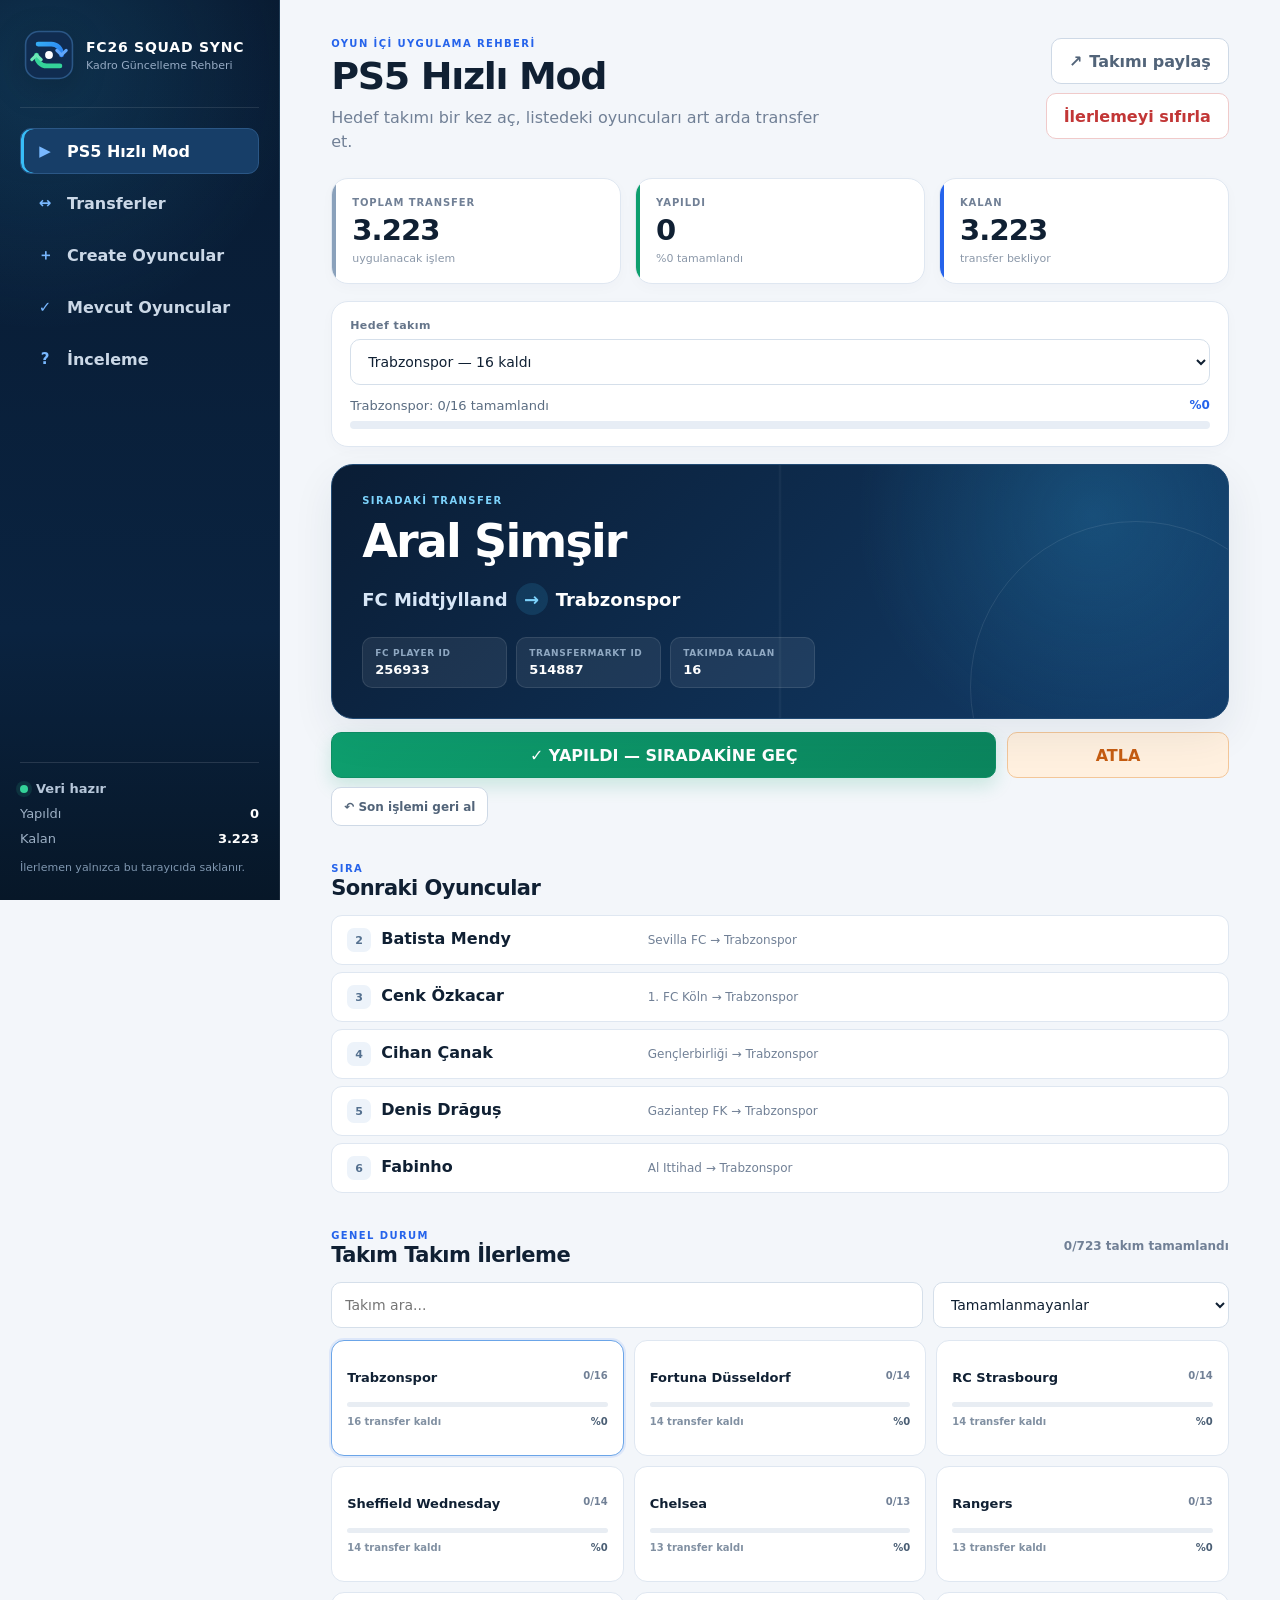
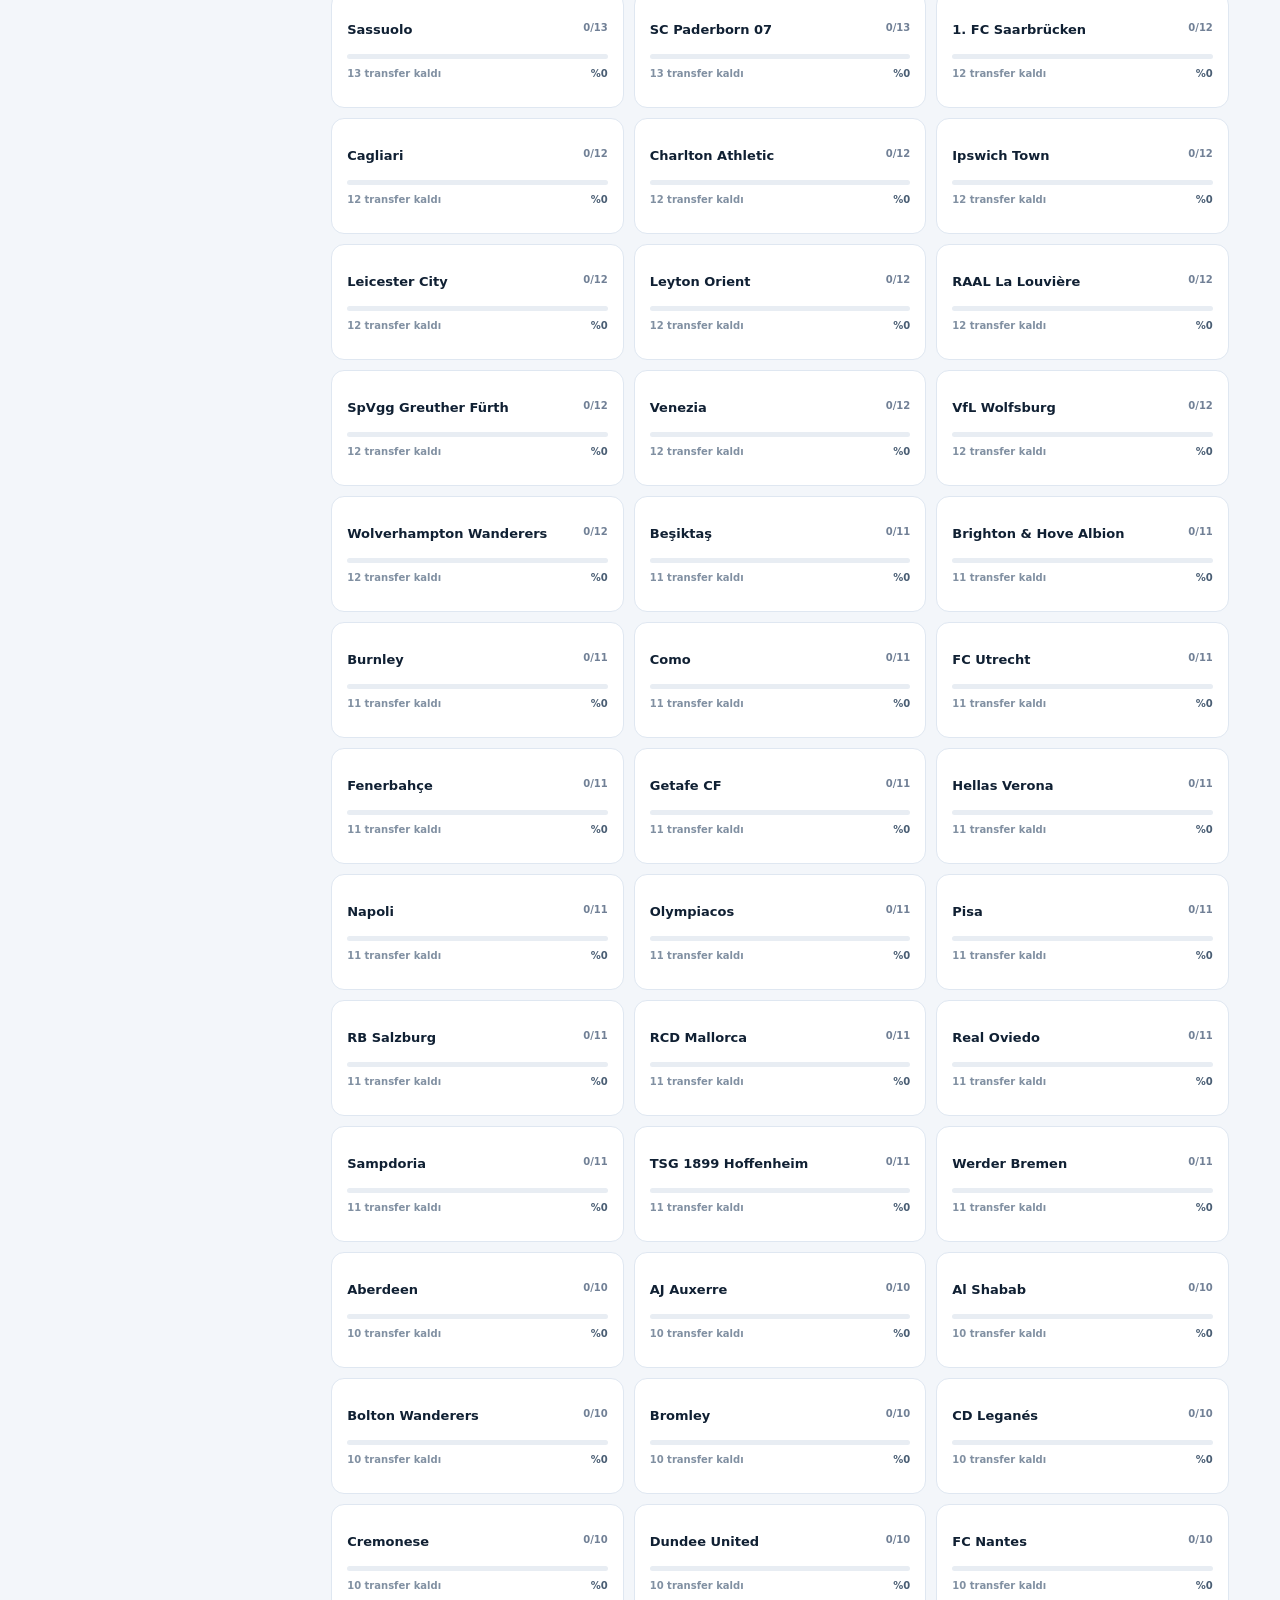
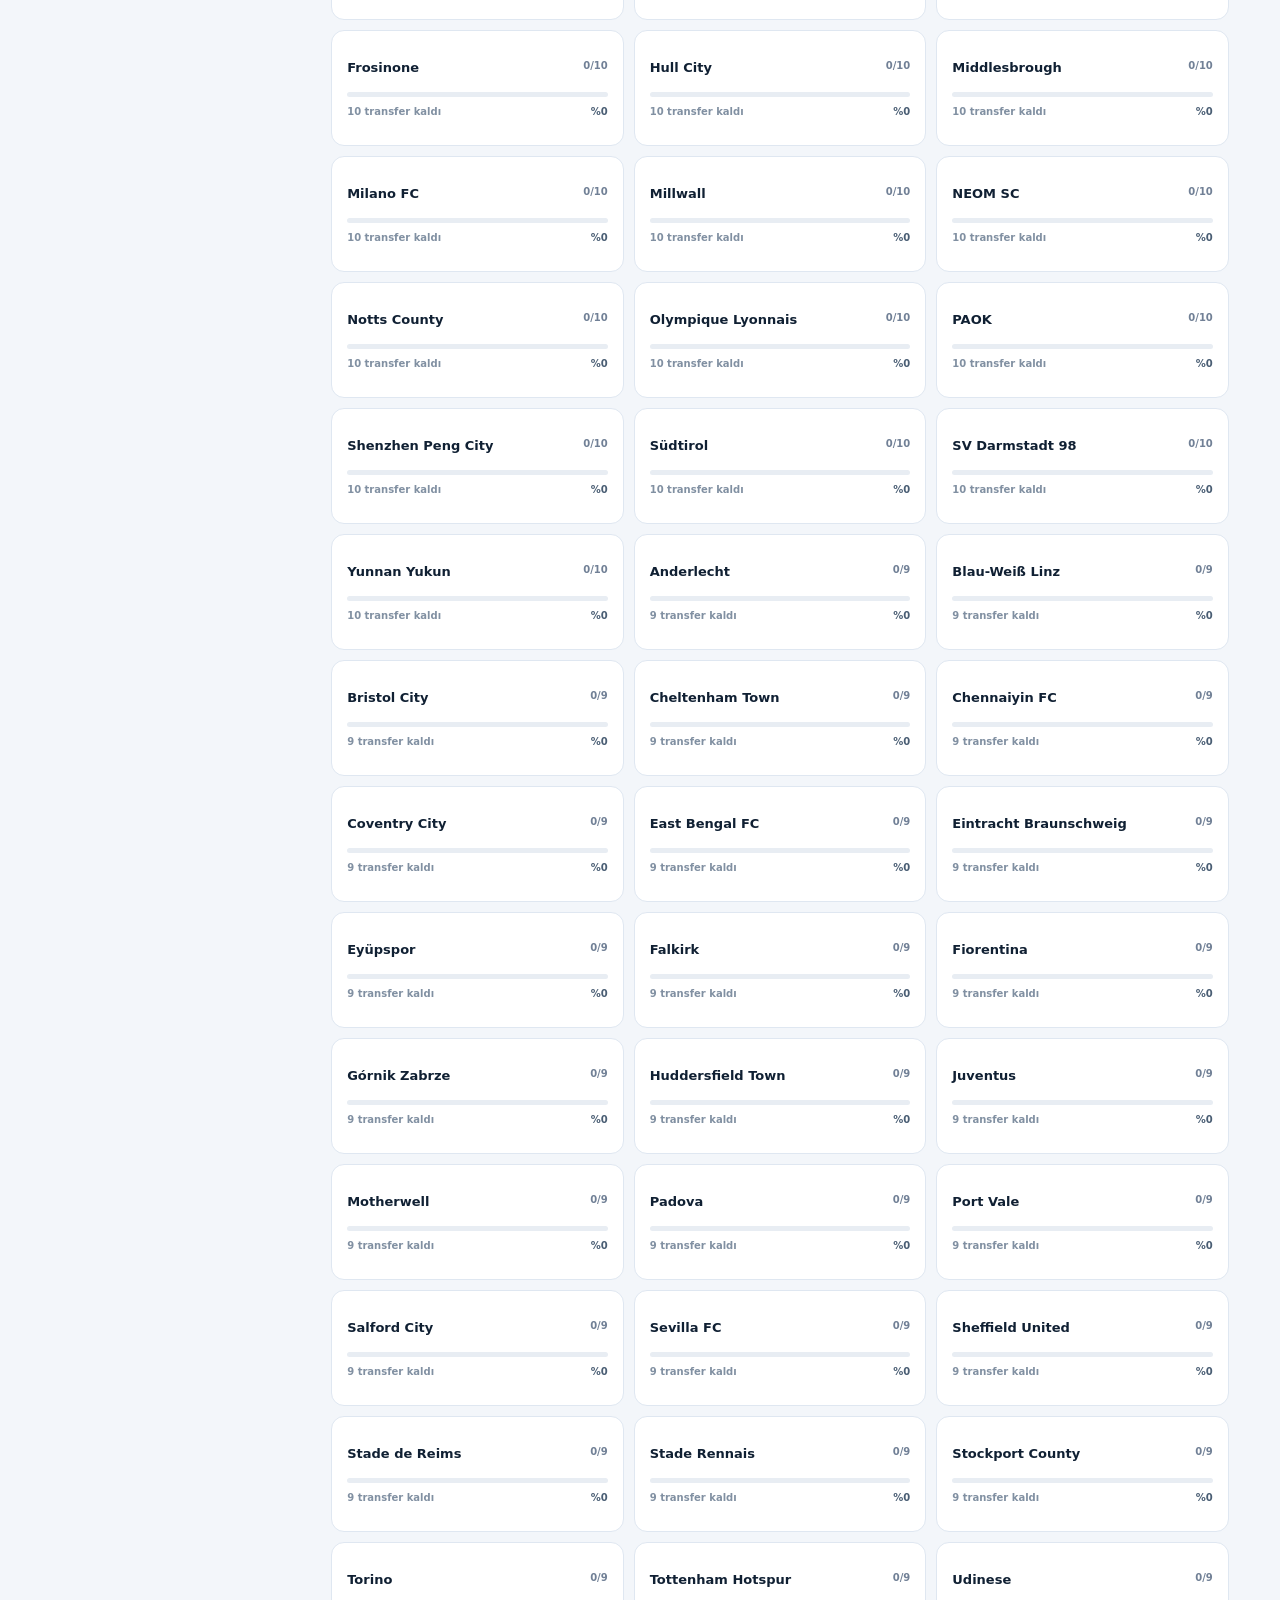
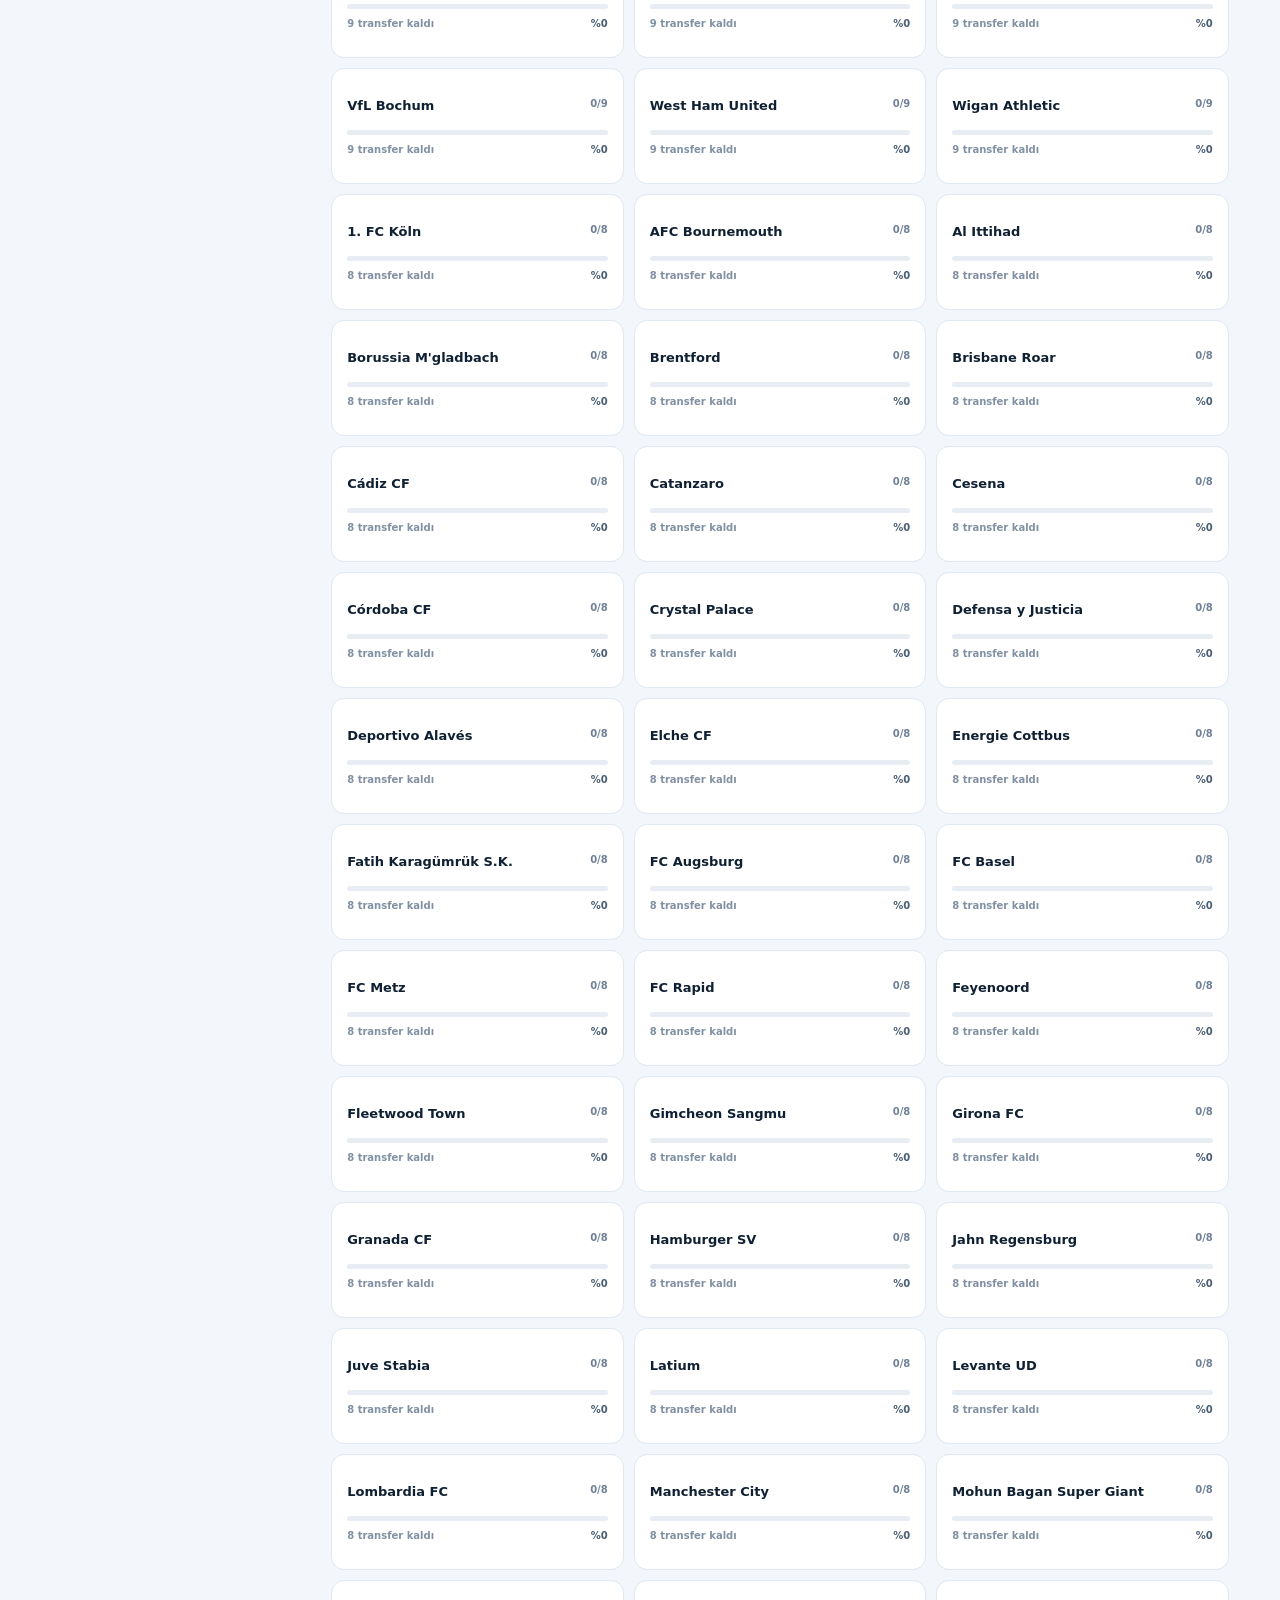
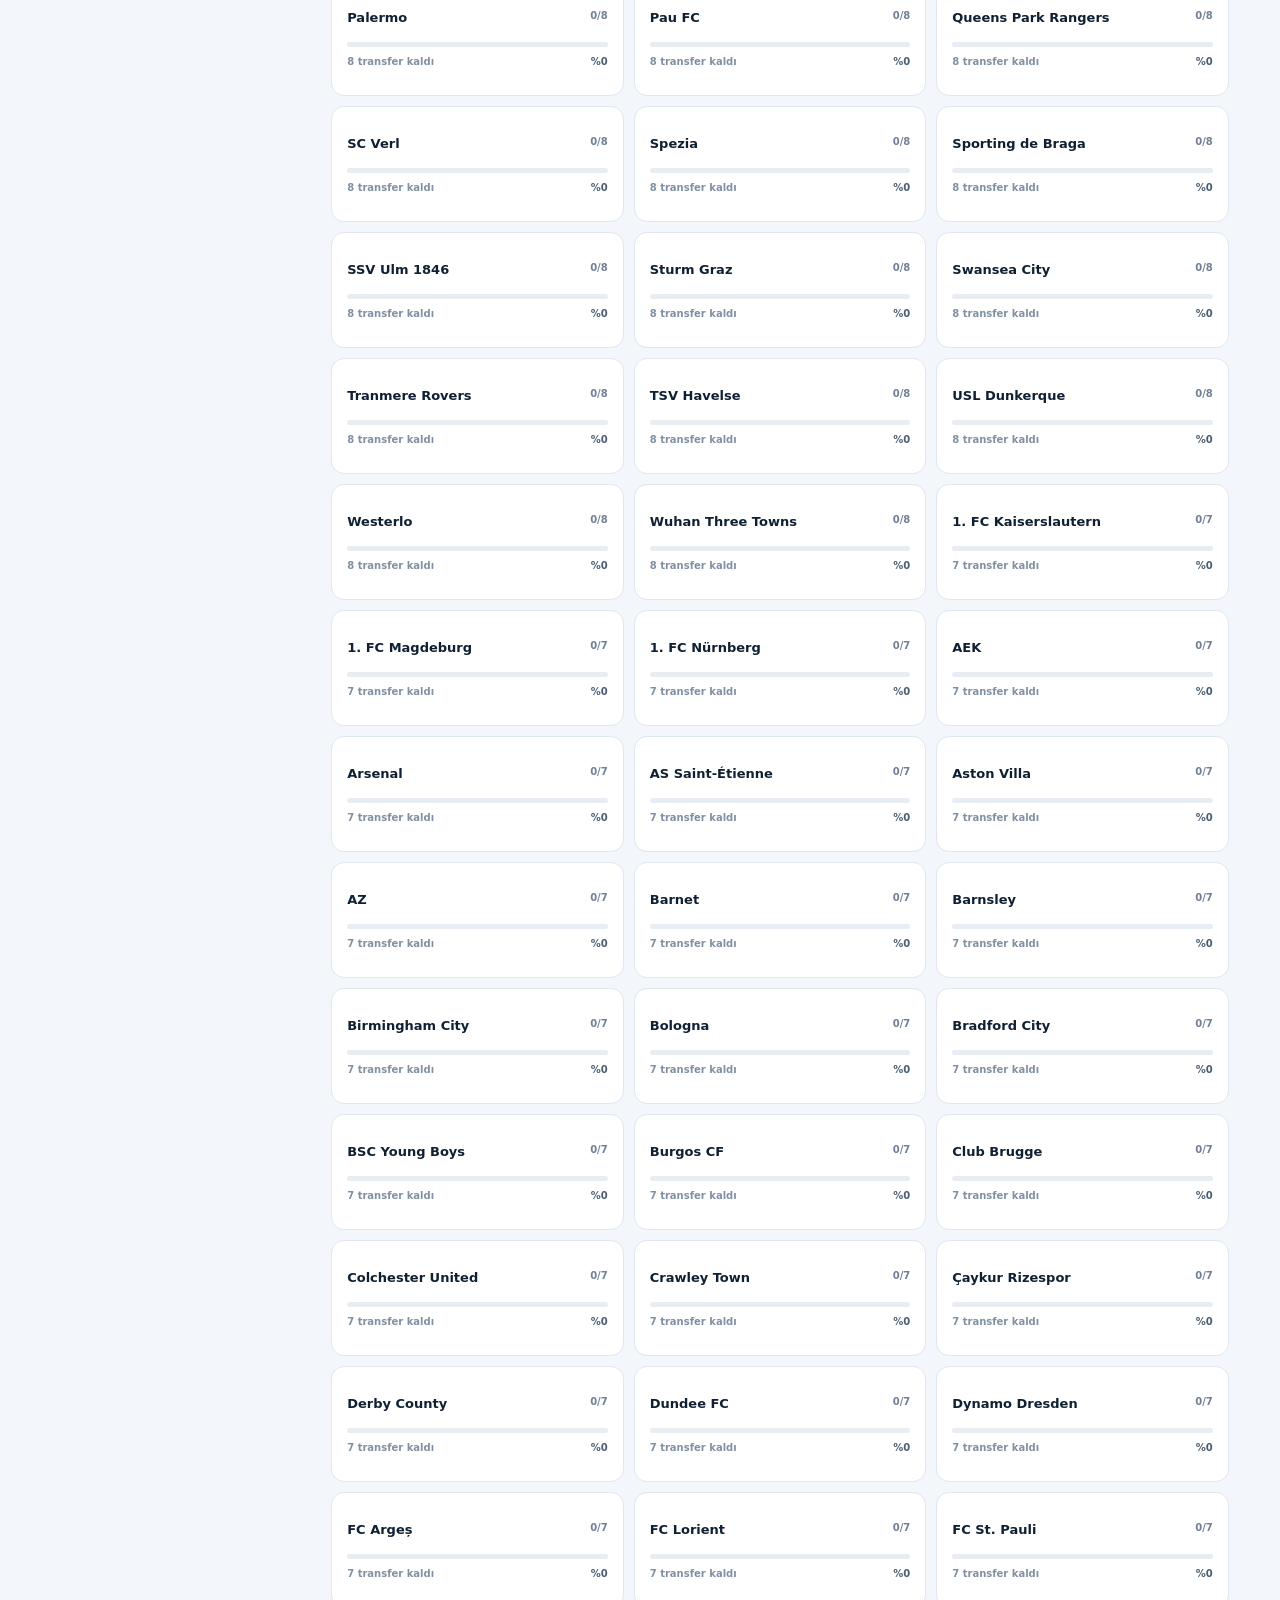
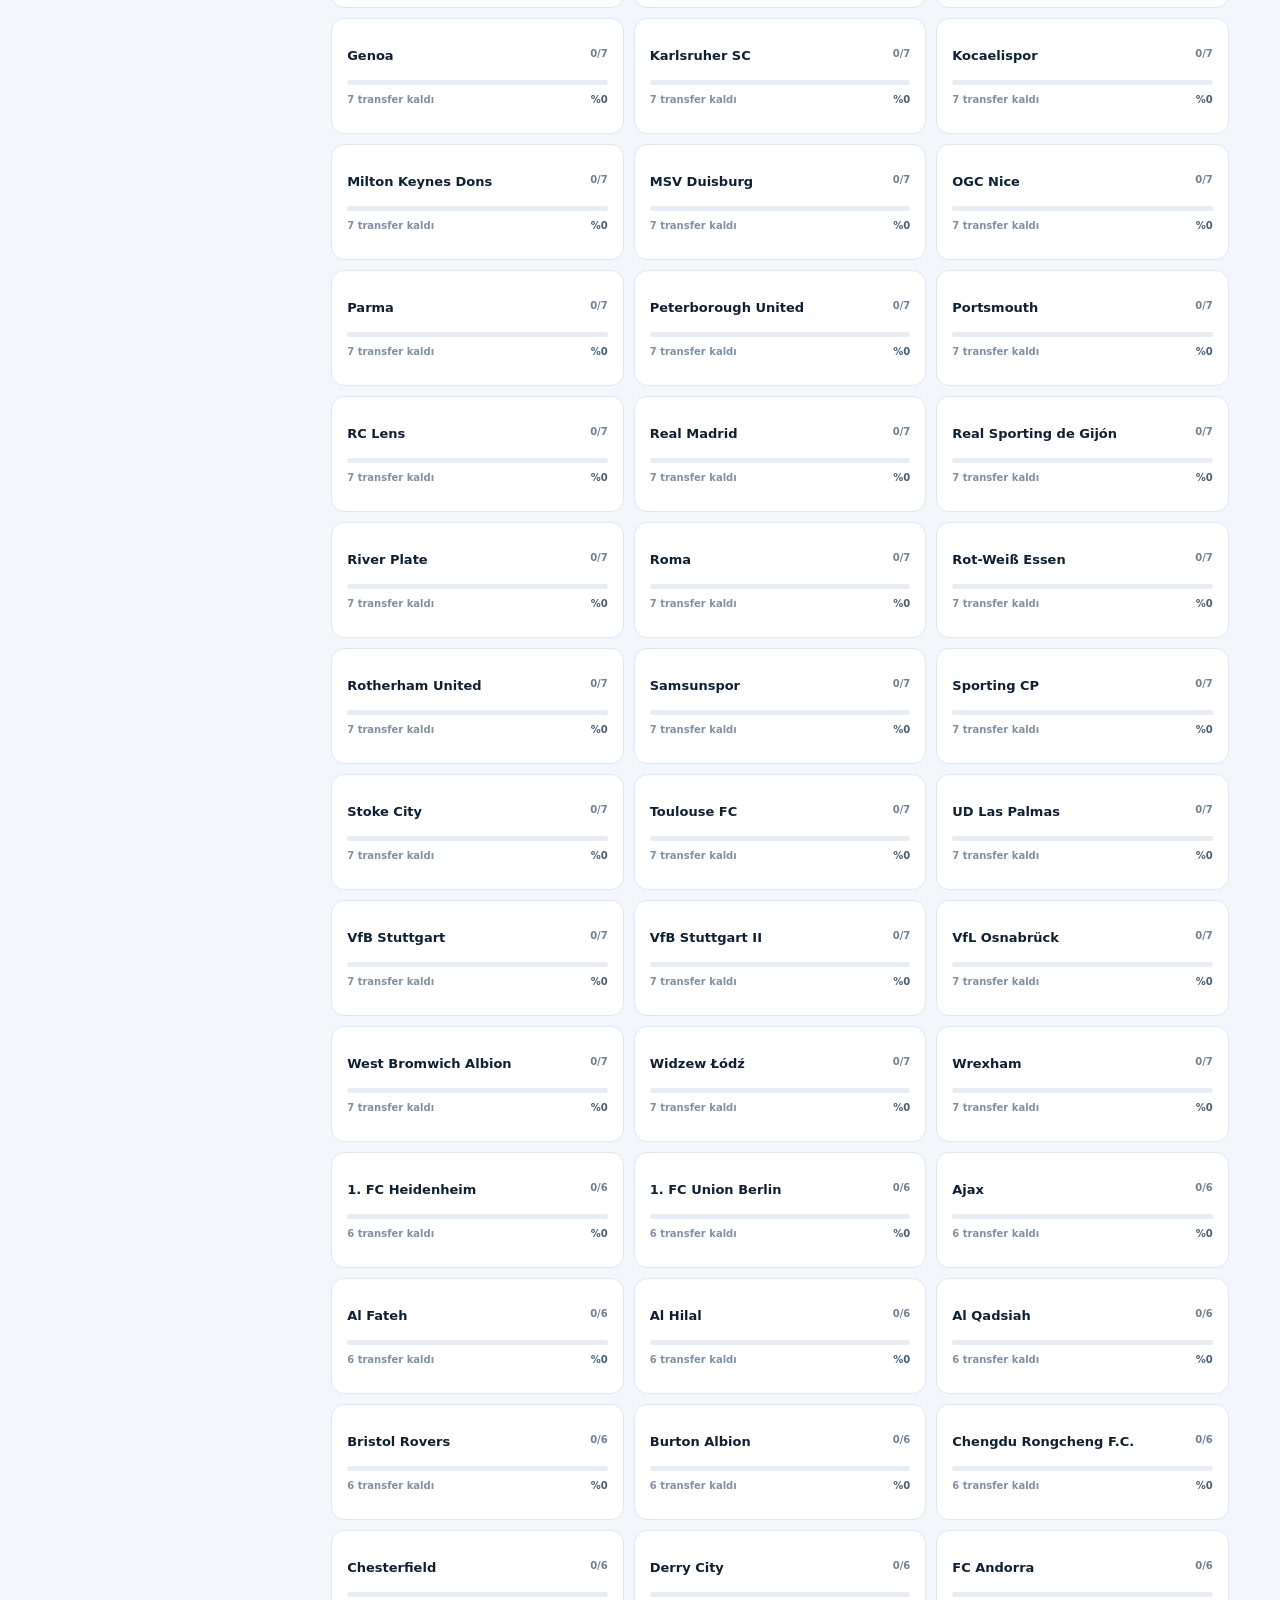
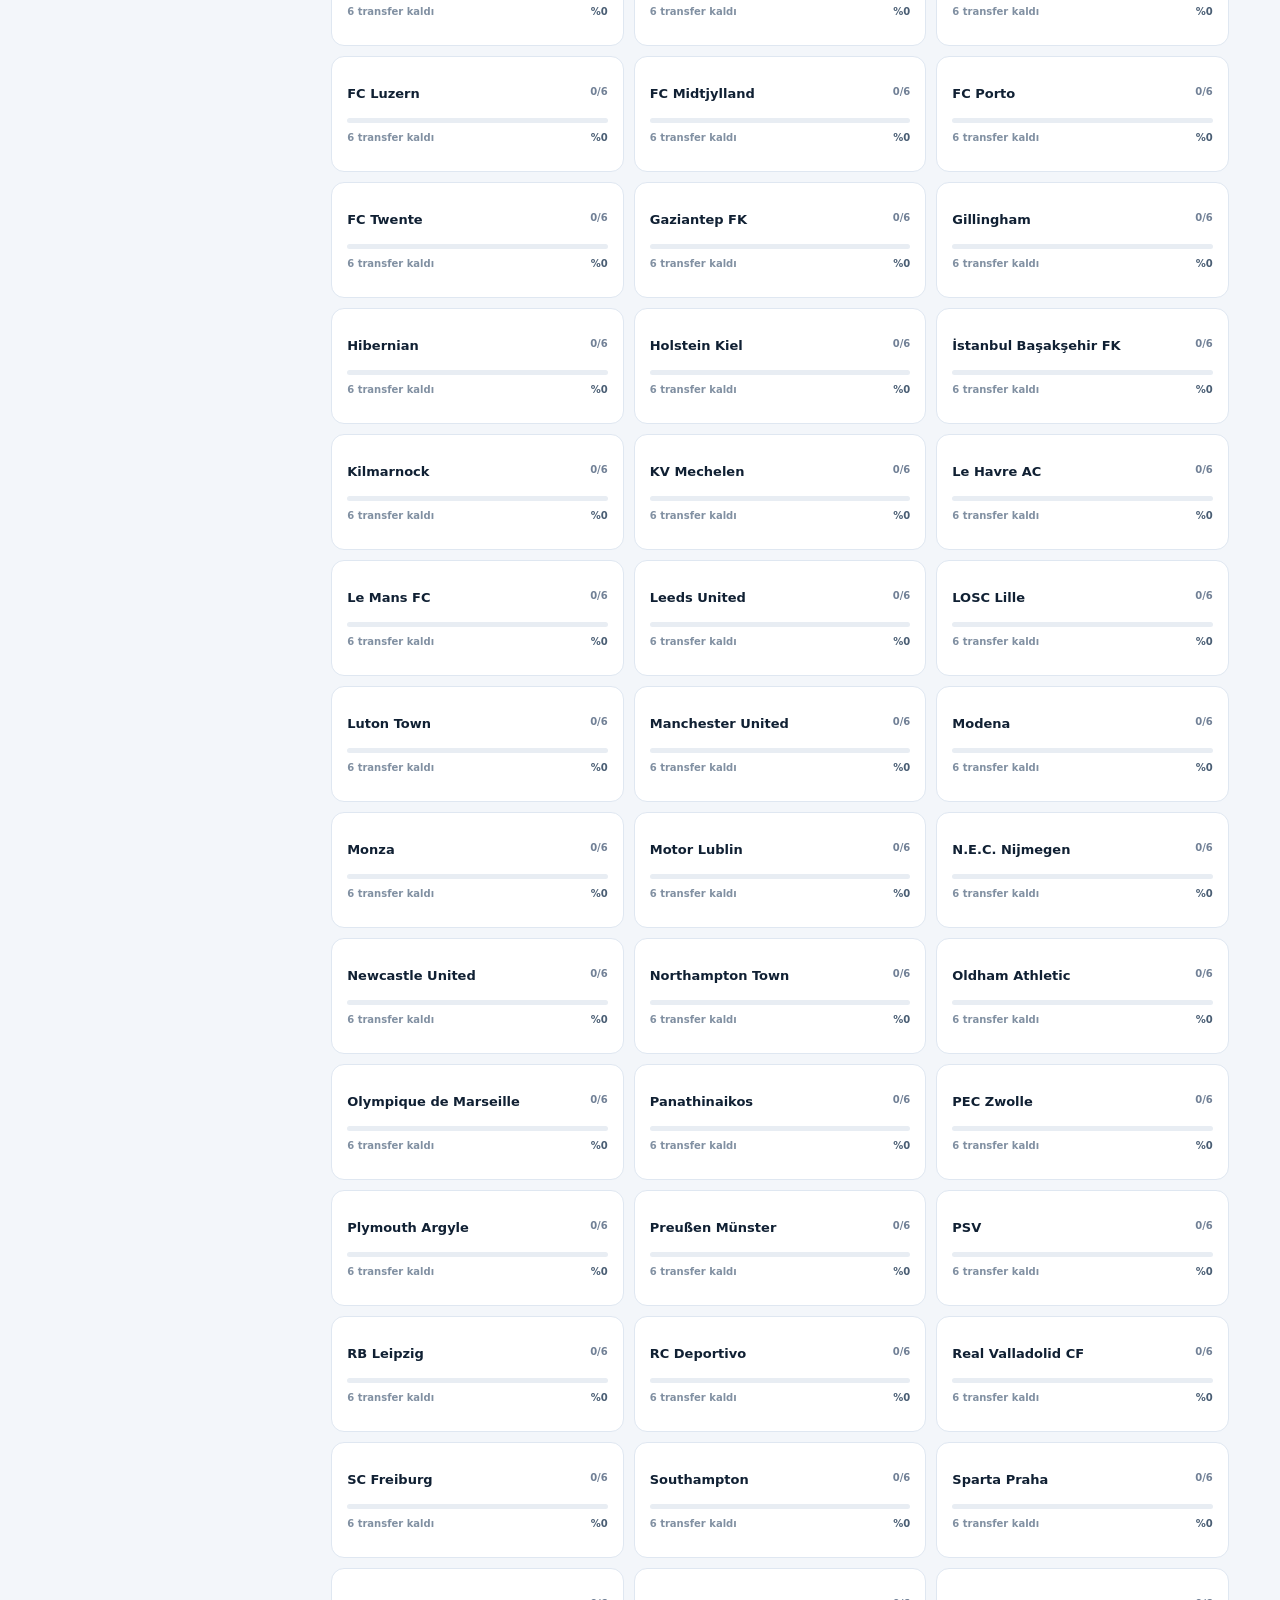
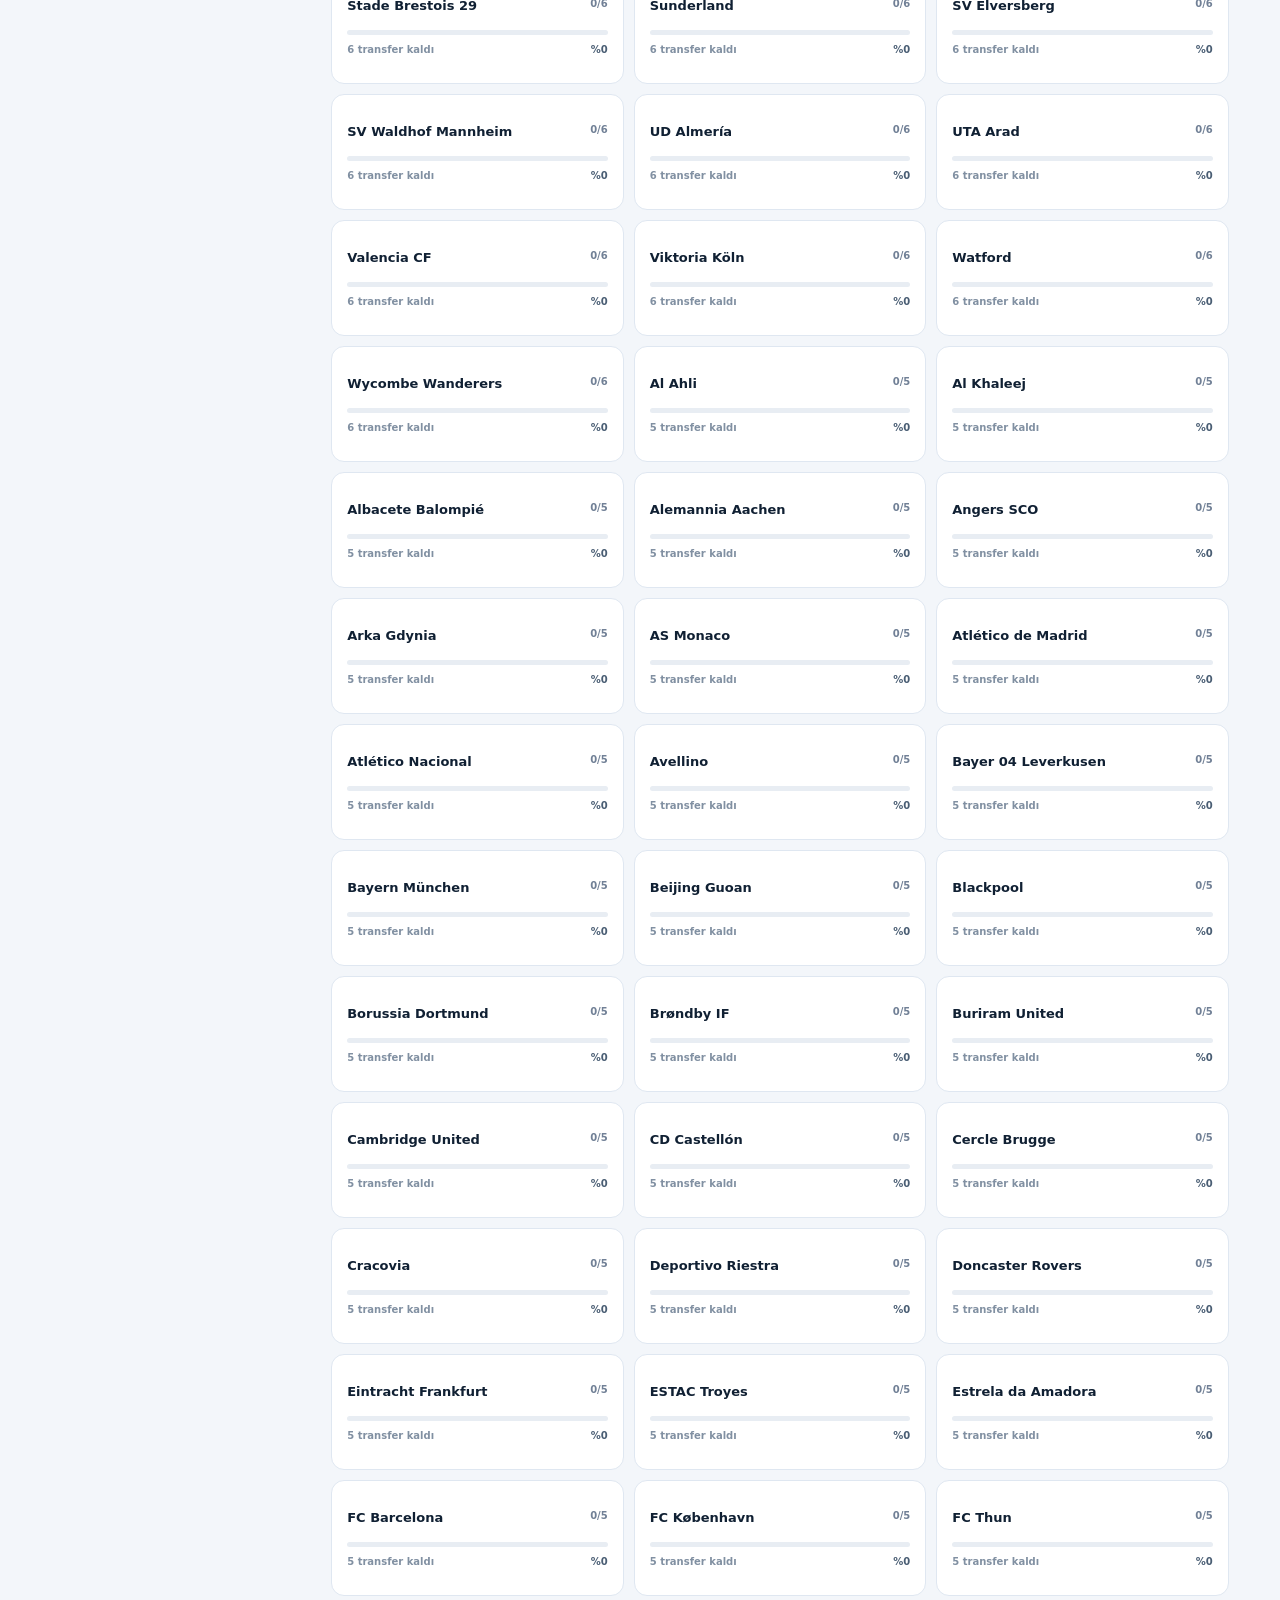
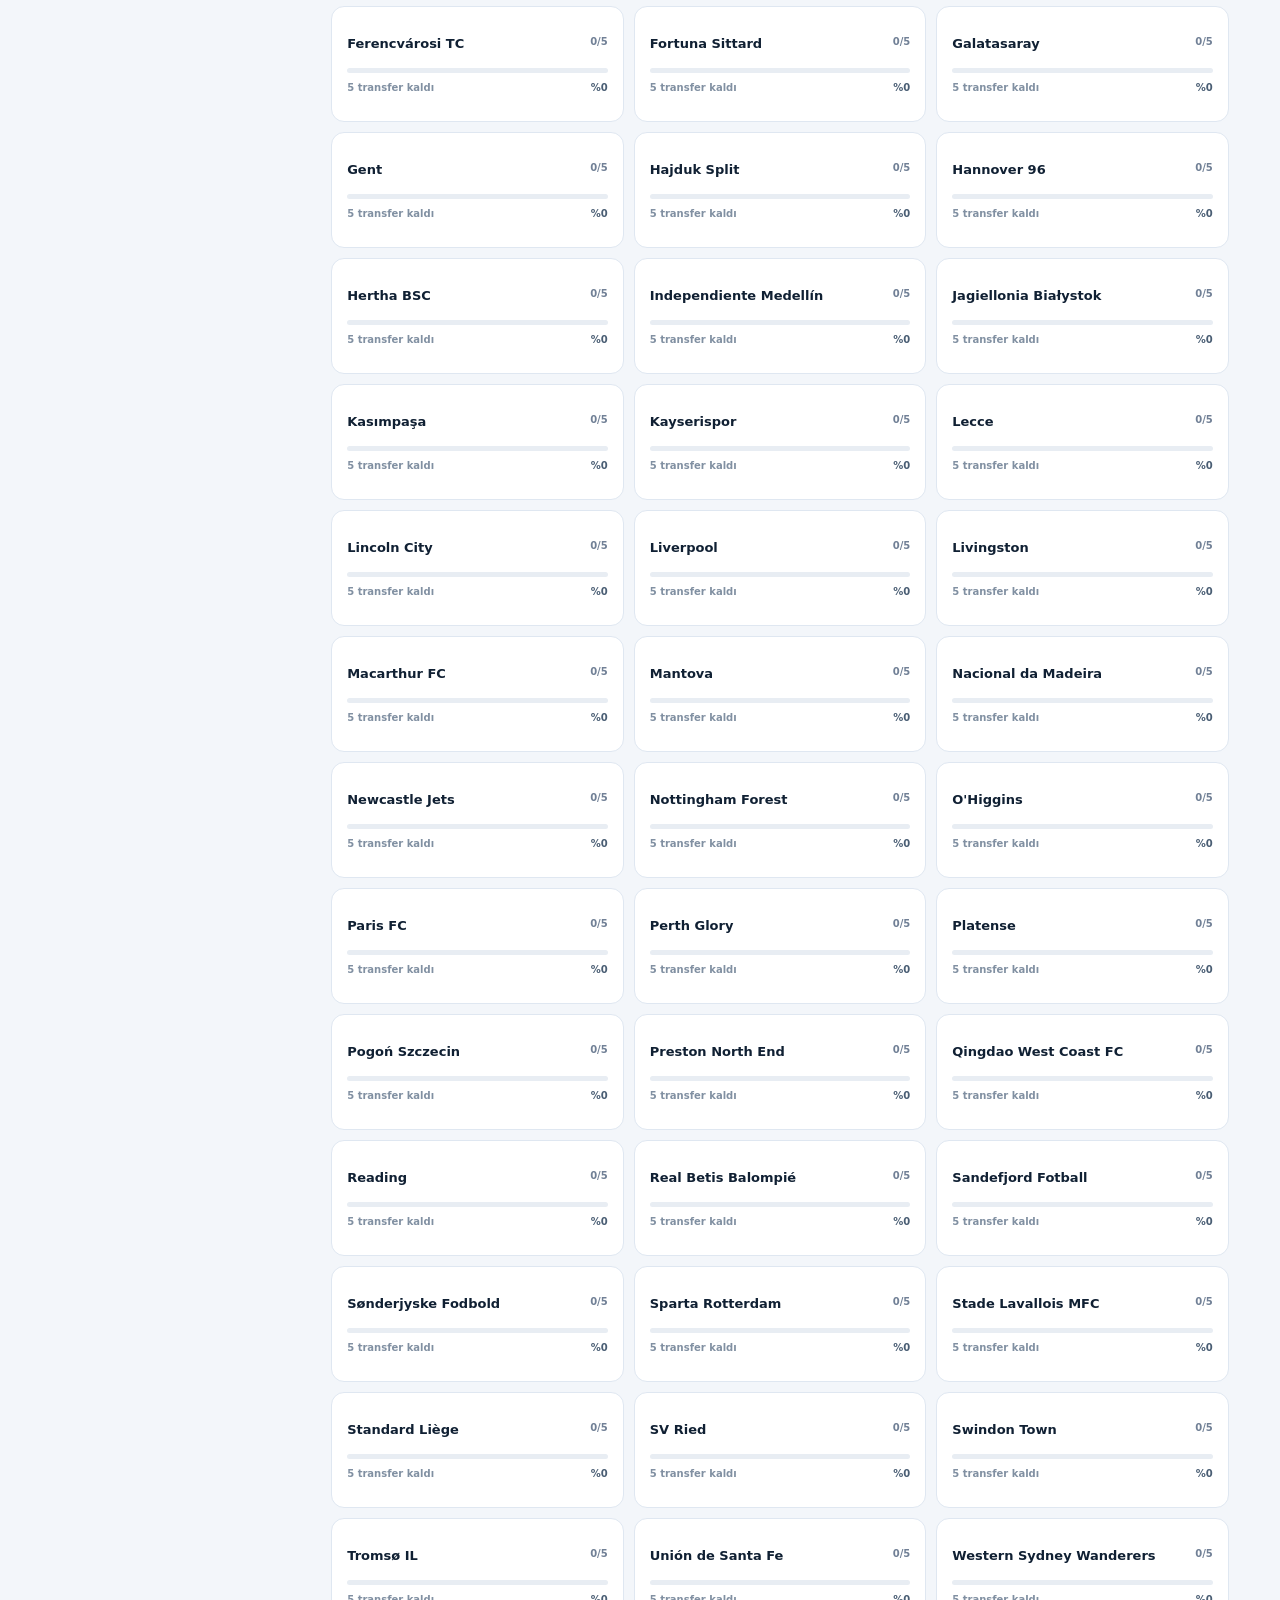
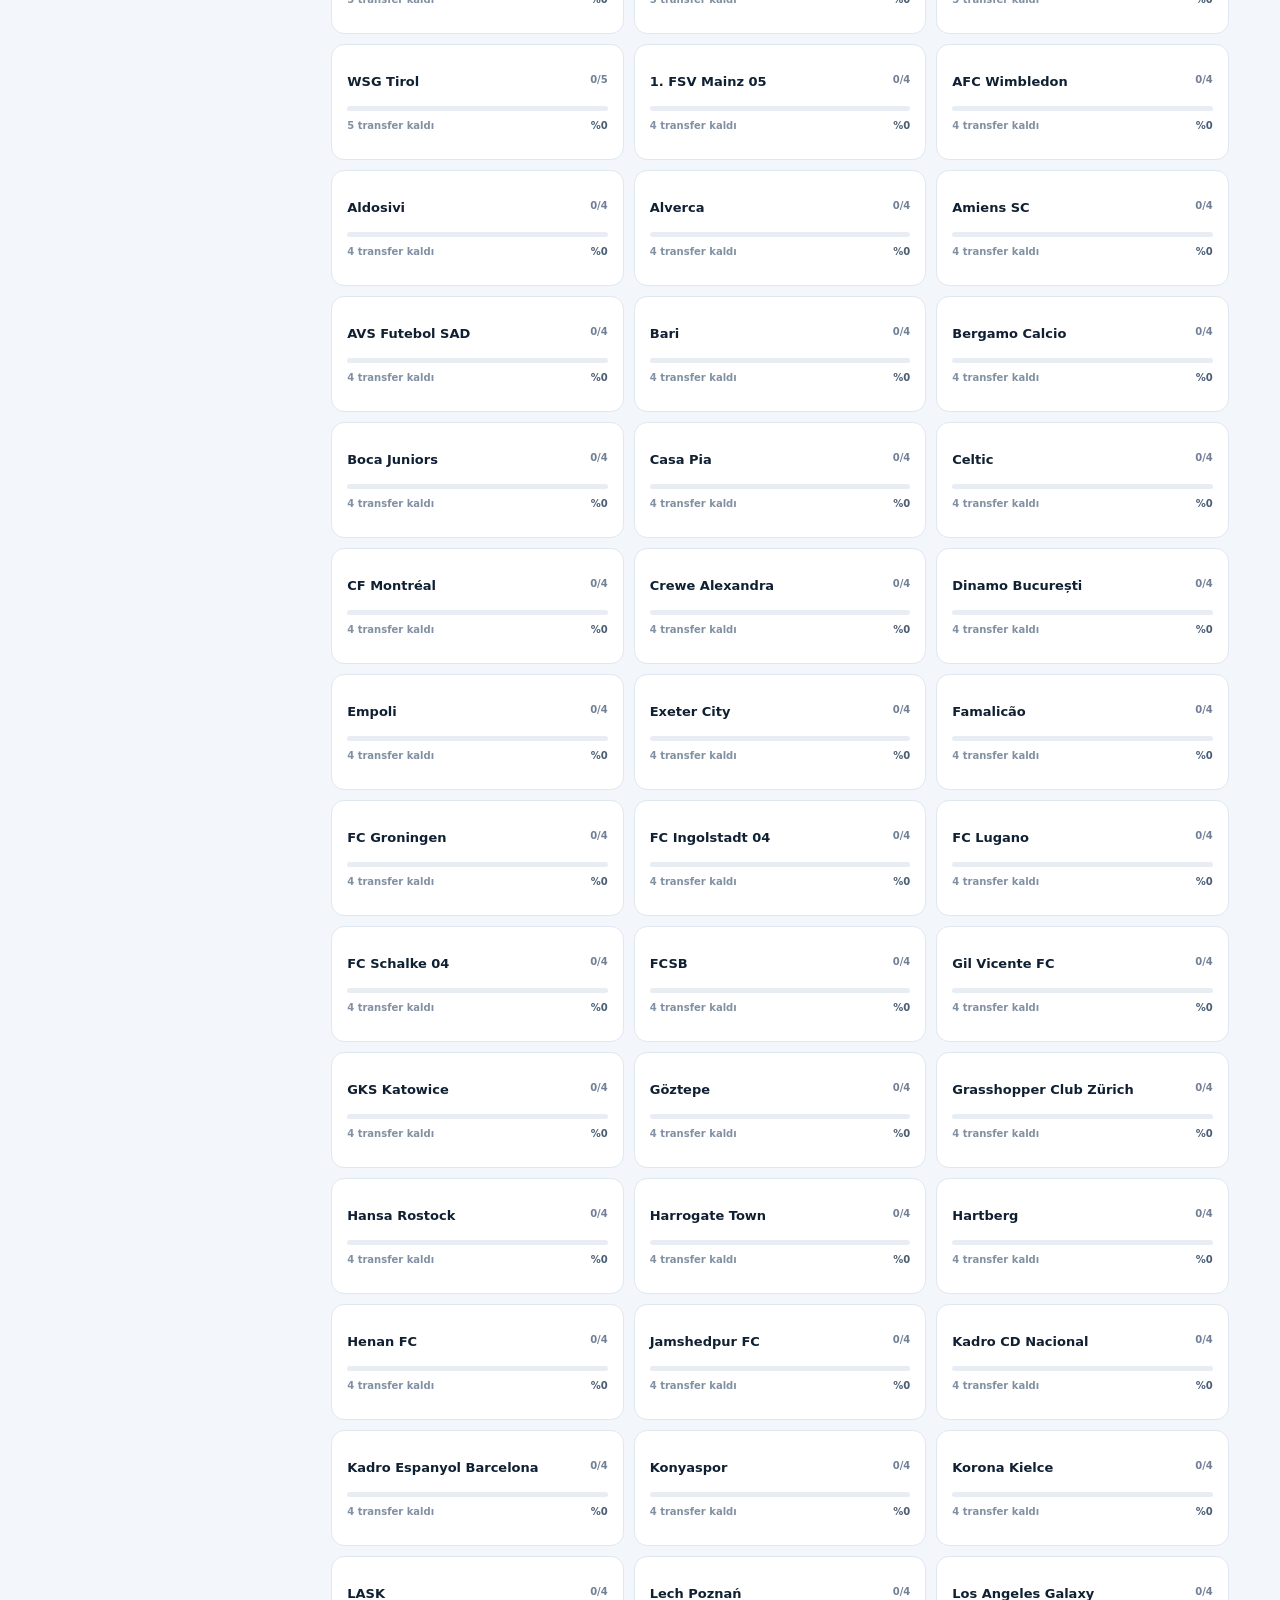
==== docs/index.html @ 0eb527d8 "Add files via upload Publish FC26 Squad Sync with AdSense" ====
<!doctype html>
<html lang="tr">
<head>
  <meta charset="utf-8">
  <meta name="viewport" content="width=device-width,initial-scale=1">
  <meta name="theme-color" content="#081a31">
  <meta name="description" content="FC26 kadrolarını takım takım güncellemek için hızlı, ücretsiz ve tarayıcı tabanlı transfer rehberi.">
  <meta name="google-adsense-account" content="ca-pub-9303540424921408">
  <title>FC26 Squad Sync</title>
  <link rel="icon" href="./favicon.svg" type="image/svg+xml">
  <link rel="stylesheet" href="./styles.css">
  <script async src="https://pagead2.googlesyndication.com/pagead/js/adsbygoogle.js?client=ca-pub-9303540424921408" crossorigin="anonymous"></script>
</head>
<body>
  <aside class="sidebar">
    <div class="brand">
      <img class="brand-mark" src="./logo.svg" alt="" width="50" height="50">
      <div class="brand-copy">
        <strong>FC26 SQUAD SYNC</strong>
        <span>Kadro Güncelleme Rehberi</span>
      </div>
    </div>

    <nav aria-label="Ana menü">
      <button class="nav-btn active" data-view="ps5"><span class="nav-icon" aria-hidden="true">▶</span><span>PS5 Hızlı Mod</span></button>
      <button class="nav-btn" data-view="transfers"><span class="nav-icon" aria-hidden="true">↔</span><span>Transferler</span></button>
      <button class="nav-btn" data-view="creates"><span class="nav-icon" aria-hidden="true">＋</span><span>Create Oyuncular</span></button>
      <button class="nav-btn" data-view="exists"><span class="nav-icon" aria-hidden="true">✓</span><span>Mevcut Oyuncular</span></button>
      <button class="nav-btn" data-view="unresolved"><span class="nav-icon" aria-hidden="true">?</span><span>İnceleme</span></button>
    </nav>

    <div class="sidebar-stats">
      <div class="data-ready"><i></i> Veri hazır</div>
      <div class="sidebar-stat-row"><span>Yapıldı</span><strong id="sidebarDone">0</strong></div>
      <div class="sidebar-stat-row"><span>Kalan</span><strong id="sidebarRemaining">0</strong></div>
      <p>İlerlemen yalnızca bu tarayıcıda saklanır.</p>
    </div>
  </aside>

  <main class="main">
    <section id="ps5View" class="view active">
      <header class="page-header">
        <div>
          <div class="eyebrow">OYUN İÇİ UYGULAMA REHBERİ</div>
          <h1>PS5 Hızlı Mod</h1>
          <p>Hedef takımı bir kez aç, listedeki oyuncuları art arda transfer et.</p>
        </div>
        <div class="header-actions">
          <button id="shareTeamBtn" class="ghost share-button" type="button"><span aria-hidden="true">↗</span> Takımı paylaş</button>
          <button id="resetAllBtn" class="ghost danger" type="button">İlerlemeyi sıfırla</button>
        </div>
      </header>

      <div class="metrics" aria-label="Genel ilerleme">
        <article class="metric metric-total"><span>TOPLAM TRANSFER</span><strong id="totalTransfers">0</strong><small>uygulanacak işlem</small></article>
        <article class="metric metric-done"><span>YAPILDI</span><strong id="doneTransfers">0</strong><small id="donePercent">%0 tamamlandı</small></article>
        <article class="metric metric-remaining"><span>KALAN</span><strong id="remainingTransfers">0</strong><small>transfer bekliyor</small></article>
      </div>

      <section class="toolbar" aria-label="Takım seçimi">
        <div class="field"><label for="teamSelect">Hedef takım</label><select id="teamSelect"></select></div>
        <div class="team-progress-row"><div class="progress-text" id="teamProgressText"></div><strong id="teamProgressPercent">%0</strong></div>
        <div class="progress-track" role="progressbar" aria-label="Takım ilerlemesi" aria-valuemin="0" aria-valuemax="100"><div id="teamProgressBar" class="progress-bar"></div></div>
      </section>

      <section id="currentCard" class="hero" aria-live="polite"></section>

      <div class="actions">
        <button id="doneBtn" class="primary" type="button">✓ YAPILDI — SIRADAKİNE GEÇ</button>
        <button id="skipBtn" class="warning" type="button">ATLA</button>
      </div>
      <div class="secondary-actions"><button id="undoBtn" class="ghost" type="button">↶ Son işlemi geri al</button></div>

      <section class="next-section">
        <div class="section-heading"><div><span class="section-kicker">SIRA</span><h2>Sonraki Oyuncular</h2></div></div>
        <div id="nextPlayers"></div>
      </section>

      <section class="team-section">
        <div class="section-heading team-heading">
          <div><span class="section-kicker">GENEL DURUM</span><h2>Takım Takım İlerleme</h2></div>
          <div class="team-summary" id="teamSummary"></div>
        </div>
        <div class="team-tools">
          <input id="teamSearchInput" type="search" placeholder="Takım ara..." aria-label="İlerleme listesinde takım ara">
          <select id="teamStatusFilter" aria-label="Takım durumuna göre filtrele">
            <option value="pending">Tamamlanmayanlar</option>
            <option value="all">Tüm takımlar</option>
            <option value="complete">Tamamlananlar</option>
          </select>
        </div>
        <div id="teamProgressGrid" class="team-grid"></div>
      </section>
    </section>

    <section id="listView" class="view">
      <header class="page-header">
        <div><div class="eyebrow">KADRO VERİLERİ</div><h1 id="listTitle">Transferler</h1><p id="listCount"></p></div>
        <button id="shareListBtn" class="ghost share-button" type="button"><span aria-hidden="true">↗</span> Görünümü paylaş</button>
      </header>

      <div class="filters">
        <div class="search-field"><span aria-hidden="true">⌕</span><input id="searchInput" type="search" placeholder="Oyuncu veya takım ara..." aria-label="Oyuncu veya takım ara"></div>
        <select id="filterTeam" aria-label="Takıma göre filtrele"></select>
        <select id="filterStatus" aria-label="İlerleme durumuna göre filtrele">
          <option value="">Tüm durumlar</option>
          <option value="pending">Yapılmadı</option>
          <option value="done">Yapıldı</option>
          <option value="skipped">Atlandı</option>
        </select>
      </div>

      <div class="table-wrap">
        <table>
          <thead><tr><th>DURUM</th><th>OYUNCU</th><th>KAYNAK TAKIM</th><th>HEDEF TAKIM</th><th>FC ID</th><th>TM ID</th></tr></thead>
          <tbody id="tableBody"></tbody>
        </table>
        <div id="tableEmpty" class="empty-state" hidden><strong>Eşleşen kayıt bulunamadı.</strong><span>Arama veya filtreleri değiştirmeyi dene.</span></div>
      </div>
    </section>

    <footer class="site-footer">
      <span>© 2026 FC26 Squad Sync</span>
      <a href="./privacy.html">Gizlilik ve Çerez Politikası</a>
    </footer>
  </main>

  <div id="toast" class="toast" role="status" aria-live="polite"></div>
  <script src="./app.js"></script>
</body>
</html>
---- docs/styles.css ----
:root{
  --bg:#f3f6fa;
  --card:#fff;
  --line:#dfe7f1;
  --line-soft:#ebf0f6;
  --text:#102033;
  --muted:#718096;
  --blue:#2563eb;
  --blue-light:#dbeafe;
  --navy:#081a31;
  --navy-2:#102c50;
  --green:#0e9f6e;
  --green-light:#dff8ef;
  --orange:#c65d12;
  --orange-light:#fff0df;
  --red:#c23636;
  --shadow:0 16px 40px rgba(25,49,78,.08);
}

*{box-sizing:border-box}
html{scroll-behavior:smooth}
body{
  margin:0;
  min-width:320px;
  font-family:Inter,ui-sans-serif,system-ui,-apple-system,BlinkMacSystemFont,"Segoe UI",sans-serif;
  background:var(--bg);
  color:var(--text);
  -webkit-font-smoothing:antialiased;
}
button,select,input{font:inherit}
button:focus-visible,select:focus-visible,input:focus-visible{
  outline:3px solid rgba(37,99,235,.24);
  outline-offset:2px;
}

.sidebar{
  position:fixed;
  z-index:10;
  inset:0 auto 0 0;
  width:280px;
  padding:25px 20px;
  overflow-y:auto;
  background:
    radial-gradient(circle at 15% 8%,rgba(56,189,248,.15),transparent 30%),
    linear-gradient(180deg,var(--navy),#0a2340 70%,#071728);
  color:#fff;
  border-right:1px solid rgba(255,255,255,.08);
}

.brand{
  display:flex;
  align-items:center;
  gap:12px;
  padding:5px 4px 27px;
  border-bottom:1px solid rgba(255,255,255,.1);
  margin-bottom:20px;
}
.brand-mark{display:block;filter:drop-shadow(0 8px 16px rgba(0,0,0,.22))}
.brand-copy{display:grid;gap:4px;min-width:0}
.brand strong{font-size:14px;letter-spacing:.055em;white-space:nowrap}
.brand span{font-size:11px;color:#96abc4}

nav{display:grid;gap:6px}
.nav-btn{
  display:flex;
  align-items:center;
  gap:11px;
  width:100%;
  min-height:46px;
  border:1px solid transparent;
  border-radius:11px;
  padding:0 13px;
  text-align:left;
  color:#cbd8e7;
  background:transparent;
  cursor:pointer;
  font-weight:720;
  transition:background .18s ease,color .18s ease,border-color .18s ease;
}
.nav-btn:hover{background:rgba(255,255,255,.06);color:#fff}
.nav-btn.active{background:#173e68;border-color:#2b5786;color:#fff;box-shadow:inset 3px 0 #38bdf8}
.nav-icon{display:grid;place-items:center;width:22px;color:#79b8ff;font-size:15px}

.sidebar-stats{
  position:absolute;
  left:20px;
  right:20px;
  bottom:24px;
  border-top:1px solid rgba(255,255,255,.12);
  padding-top:18px;
  display:grid;
  gap:10px;
  font-size:13px;
}
.data-ready{display:flex;align-items:center;gap:8px;color:#b7c7da;font-weight:700}
.data-ready i{width:8px;height:8px;border-radius:50%;background:#34d399;box-shadow:0 0 0 4px rgba(52,211,153,.12)}
.sidebar-stat-row{display:flex;justify-content:space-between;color:#9db0c5}
.sidebar-stat-row strong{color:#fff;font-variant-numeric:tabular-nums}
.sidebar-stats p{margin:4px 0 0;color:#7f96af;font-size:11px;line-height:1.45}

.main{margin-left:280px;padding:38px clamp(24px,4vw,62px) 70px;max-width:1780px}
.view{display:none}.view.active{display:block}

.page-header{
  display:flex;
  align-items:flex-start;
  justify-content:space-between;
  gap:24px;
  margin-bottom:24px;
}
.eyebrow,.section-kicker{color:var(--blue);font-size:10px;font-weight:900;letter-spacing:.14em;margin-bottom:7px}
h1{margin:0;font-size:clamp(28px,3vw,38px);line-height:1.1;letter-spacing:-.035em}
.page-header p{margin:8px 0 0;color:var(--muted);line-height:1.5}
.header-actions{display:flex;gap:9px;flex-wrap:wrap;justify-content:flex-end}

.metrics{display:grid;grid-template-columns:repeat(3,1fr);gap:14px;margin-bottom:17px}
.metric{
  position:relative;
  overflow:hidden;
  background:var(--card);
  border:1px solid var(--line);
  border-radius:17px;
  padding:18px 20px;
  box-shadow:0 4px 14px rgba(25,49,78,.025);
}
.metric::before{content:"";position:absolute;inset:0 auto 0 0;width:4px;background:#8aa1bb}
.metric-done::before{background:var(--green)}
.metric-remaining::before{background:var(--blue)}
.metric span{display:block;color:var(--muted);font-size:10px;font-weight:900;letter-spacing:.09em}
.metric strong{display:block;font-size:29px;line-height:1;margin-top:8px;letter-spacing:-.03em;font-variant-numeric:tabular-nums}
.metric small{display:block;color:#8b98a9;font-size:11px;margin-top:7px}

.toolbar{
  background:#fff;
  border:1px solid var(--line);
  border-radius:17px;
  padding:17px 18px;
  margin-bottom:17px;
  box-shadow:0 4px 14px rgba(25,49,78,.025);
}
.field label{display:block;margin-bottom:7px;color:#65758a;font-size:11px;font-weight:850;letter-spacing:.04em}
select,input{
  width:100%;min-height:46px;border:1px solid #d5dfea;border-radius:10px;background:#fff;color:var(--text);padding:0 13px;font-size:14px;
}
select:hover,input:hover{border-color:#b9c7d8}
.team-progress-row{display:flex;align-items:center;justify-content:space-between;gap:16px;margin-top:13px}
.progress-text{color:#5b6d82;font-size:13px}
.team-progress-row strong{font-size:12px;color:var(--blue);font-variant-numeric:tabular-nums}
.progress-track{height:8px;border-radius:999px;background:#e7edf5;margin-top:8px;overflow:hidden}
.progress-bar{height:100%;border-radius:inherit;background:linear-gradient(90deg,#2563eb,#38bdf8);width:0%;transition:width .28s ease}

.hero{
  position:relative;
  overflow:hidden;
  min-height:254px;
  background:
    linear-gradient(90deg,transparent 49.8%,rgba(255,255,255,.055) 50%,transparent 50.2%),
    radial-gradient(circle at 85% 20%,rgba(56,189,248,.20),transparent 30%),
    linear-gradient(135deg,#0a1d35,#123c69);
  border:1px solid #214a73;
  border-radius:22px;
  padding:30px;
  color:#fff;
  box-shadow:var(--shadow);
}
.hero::after{content:"";position:absolute;right:-74px;bottom:-135px;width:330px;height:330px;border:1px solid rgba(255,255,255,.09);border-radius:50%;pointer-events:none}
.hero .kicker{color:#7dd3fc;font-size:10px;font-weight:900;letter-spacing:.14em}
.hero .player{font-size:clamp(31px,4vw,46px);font-weight:900;line-height:1.05;margin-top:11px;letter-spacing:-.04em}
.hero .route{display:flex;align-items:center;flex-wrap:wrap;gap:8px;font-size:18px;color:#d7e6f7;font-weight:750;margin-top:18px}
.route-team.target{color:#fff}
.arrow{display:inline-grid;place-items:center;width:32px;height:32px;padding:0;border-radius:50%;background:rgba(56,189,248,.14);color:#7dd3fc}
.meta{display:flex;flex-wrap:wrap;gap:9px;margin-top:22px;position:relative;z-index:1}
.meta-item{min-width:145px;padding:10px 12px;background:rgba(255,255,255,.07);border:1px solid rgba(255,255,255,.1);border-radius:10px}
.meta-label{font-size:9px;color:#8fa8c2;font-weight:900;letter-spacing:.07em}
.meta-value{margin-top:4px;font-weight:800;font-size:13px}

.actions{display:grid;grid-template-columns:3fr 1fr;gap:11px;margin-top:13px}
button{min-height:46px;border-radius:10px;border:1px solid #ced9e6;padding:0 17px;font-weight:820;cursor:pointer;transition:transform .12s ease,box-shadow .18s ease,background .18s ease}
button:hover:not(:disabled){transform:translateY(-1px)}
button:active:not(:disabled){transform:translateY(0)}
button:disabled{cursor:not-allowed;opacity:.46}
.primary{background:linear-gradient(135deg,#0e9f6e,#0b855d);border-color:#0e8f64;color:#fff;box-shadow:0 8px 18px rgba(14,159,110,.18)}
.primary:hover:not(:disabled){box-shadow:0 10px 24px rgba(14,159,110,.25)}
.warning{background:var(--orange-light);border-color:#f3c698;color:var(--orange)}
.ghost{background:#fff;color:#526479}
.ghost:hover:not(:disabled){background:#f8fafc;box-shadow:0 5px 12px rgba(25,49,78,.06)}
.danger{color:var(--red);border-color:#f0caca}
.share-button{display:inline-flex;align-items:center;justify-content:center;gap:7px}
.secondary-actions{margin-top:9px}
.secondary-actions .ghost{min-height:39px;padding:0 12px;font-size:12px}

.next-section,.team-section{margin-top:31px}
.section-heading{display:flex;align-items:flex-end;justify-content:space-between;gap:20px;margin-bottom:14px}
.section-heading h2{font-size:21px;line-height:1.2;margin:0;letter-spacing:-.025em}
.next-card{display:grid;grid-template-columns:minmax(180px,1fr) 2fr;align-items:center;gap:18px;background:#fff;border:1px solid var(--line);border-radius:11px;padding:12px 15px;margin-bottom:7px}
.next-index{display:inline-flex;align-items:center;justify-content:center;width:24px;height:24px;border-radius:7px;background:#edf3fa;color:#54708f;font-size:11px;font-weight:900;margin-right:10px}
.next-name{font-weight:850}
.next-route{font-size:12px;color:var(--muted)}
.skipped-note{color:var(--orange);font-weight:750}
.complete{display:grid;place-items:center;min-height:192px;color:#c9f5e5;text-align:center;font-weight:850;position:relative;z-index:1}
.complete-icon{display:grid;place-items:center;width:54px;height:54px;margin:0 auto 13px;border-radius:50%;background:rgba(52,211,153,.15);border:1px solid rgba(110,231,183,.32);font-size:25px}
.complete strong{display:block;color:#fff;font-size:24px}
.complete small{display:block;margin-top:7px;color:#a7bdd3;font-weight:500}

.team-heading{align-items:center}
.team-summary{color:var(--muted);font-size:12px;font-weight:700}
.team-tools{display:grid;grid-template-columns:2fr 1fr;gap:10px;margin-bottom:12px}
.team-grid{display:grid;grid-template-columns:repeat(3,minmax(0,1fr));gap:10px}
.team-grid>.empty-state{grid-column:1/-1}
.team-card{display:block;width:100%;height:auto;min-height:116px;padding:15px;text-align:left;background:#fff;border:1px solid var(--line);border-radius:13px;color:var(--text)}
.team-card:hover:not(:disabled){border-color:#aac1dc;box-shadow:0 9px 22px rgba(25,49,78,.08)}
.team-card.active{border-color:#6ba5e8;box-shadow:0 0 0 2px rgba(37,99,235,.1)}
.team-card.complete-team{background:#fbfefd}
.team-card-top{display:flex;justify-content:space-between;gap:12px;align-items:flex-start}
.team-card-name{font-size:13px;font-weight:850;line-height:1.3}
.team-card-count{font-size:10px;color:var(--muted);white-space:nowrap}
.team-mini-track{height:5px;background:#e8edf3;border-radius:999px;margin-top:15px;overflow:hidden}
.team-mini-bar{height:100%;border-radius:inherit;background:var(--blue)}
.complete-team .team-mini-bar{background:var(--green)}
.team-card-bottom{display:flex;justify-content:space-between;margin-top:9px;color:#8190a2;font-size:10px}
.team-card-bottom strong{color:#4a5e74}

.filters{display:grid;grid-template-columns:minmax(260px,2fr) minmax(180px,1fr) minmax(150px,.7fr);gap:10px;margin-bottom:13px}
.search-field{position:relative}
.search-field span{position:absolute;left:14px;top:50%;transform:translateY(-50%);color:#8796a7;font-size:20px;pointer-events:none}
.search-field input{padding-left:40px}
.table-wrap{overflow:auto;background:#fff;border:1px solid var(--line);border-radius:16px;box-shadow:0 5px 16px rgba(25,49,78,.025)}
table{width:100%;border-collapse:collapse;min-width:900px}
th,td{padding:13px 14px;border-bottom:1px solid var(--line-soft);text-align:left;vertical-align:middle}
th{position:sticky;top:0;z-index:1;background:#f7f9fc;color:#6d7d91;font-size:9px;letter-spacing:.08em}
td{font-size:12px;color:#536579}
td.player-cell{font-size:13px;color:var(--text)}
tbody tr:hover{background:#f8fbfe}
.status-pill{display:inline-flex;align-items:center;gap:6px;min-width:76px;padding:5px 8px;border-radius:999px;background:#edf2f7;color:#68798d;font-size:10px;font-weight:850}
.status-pill::before{content:"";width:6px;height:6px;border-radius:50%;background:#9caabd}
.status-pill.done{background:var(--green-light);color:#087753}.status-pill.done::before{background:var(--green)}
.status-pill.skipped{background:var(--orange-light);color:#a94e0d}.status-pill.skipped::before{background:var(--orange)}
.status-pill.neutral{min-width:auto;background:#eef3f8;color:#708197}
.empty-state{display:grid;place-items:center;gap:5px;padding:60px 20px;text-align:center;color:var(--muted)}
.empty-state strong{color:#43566c}
.empty-state span{font-size:12px}

.toast{position:fixed;z-index:100;right:24px;bottom:24px;max-width:360px;padding:13px 17px;border-radius:11px;background:#102c50;color:#fff;box-shadow:0 14px 35px rgba(8,26,49,.25);font-size:13px;font-weight:750;opacity:0;transform:translateY(12px);pointer-events:none;transition:opacity .2s ease,transform .2s ease}
.toast.show{opacity:1;transform:translateY(0)}

.site-footer{
  display:flex;
  align-items:center;
  justify-content:space-between;
  gap:18px;
  margin-top:42px;
  padding-top:20px;
  border-top:1px solid var(--line);
  color:#8190a2;
  font-size:11px;
}
.site-footer a{color:#5d7188;text-decoration:none;font-weight:750}
.site-footer a:hover{text-decoration:underline}

.legal-page{max-width:900px;margin:0 auto;padding:50px 24px 80px}
.legal-header{display:flex;align-items:center;gap:14px;margin-bottom:34px}
.legal-header img{width:46px;height:46px}
.legal-header strong{display:block;font-size:14px;letter-spacing:.045em}
.legal-header span{display:block;margin-top:3px;color:var(--muted);font-size:11px}
.legal-card{background:#fff;border:1px solid var(--line);border-radius:20px;padding:clamp(24px,5vw,48px);box-shadow:var(--shadow)}
.legal-card h1{margin-bottom:10px}
.legal-card h2{margin:30px 0 9px;font-size:18px}
.legal-card p,.legal-card li{color:#526479;font-size:14px;line-height:1.72}
.legal-card ul{padding-left:20px}
.legal-card a{color:var(--blue)}
.legal-note{padding:13px 15px;border-radius:10px;background:#f2f7fd;border:1px solid #dbe8f5;color:#526479;font-size:12px;line-height:1.6}
.back-link{display:inline-flex;margin-top:25px;color:var(--blue);font-size:13px;font-weight:800;text-decoration:none}

@media(max-width:1180px){.team-grid{grid-template-columns:repeat(2,minmax(0,1fr))}}

@media(max-width:900px){
  .sidebar{position:static;width:auto;padding:17px 16px 12px;overflow:visible}
  .brand{padding:0 0 14px;margin-bottom:11px}.brand-mark{width:42px;height:42px}
  nav{display:flex;overflow-x:auto;gap:6px;padding-bottom:3px;scrollbar-width:none}nav::-webkit-scrollbar{display:none}
  .nav-btn{flex:0 0 auto;width:auto;min-height:41px;padding:0 12px}.nav-btn.active{box-shadow:inset 0 -3px #38bdf8}
  .sidebar-stats{display:none}
  .main{margin-left:0;padding:25px 17px 55px}
  .metrics{grid-template-columns:repeat(3,1fr)}
  .team-grid{grid-template-columns:repeat(2,minmax(0,1fr))}
}

@media(max-width:650px){
  .page-header{display:block;margin-bottom:19px}.page-header p{font-size:13px}.header-actions{justify-content:flex-start;margin-top:15px}
  .header-actions button,.page-header>.share-button{flex:1}
  .metrics{grid-template-columns:1fr 1fr}.metric-total{grid-column:1/-1}.metric{padding:15px 17px}.metric strong{font-size:25px}
  .hero{min-height:270px;padding:24px 20px}.hero .route{font-size:15px}.meta-item{min-width:calc(50% - 5px)}
  .actions{grid-template-columns:1fr}.warning{min-height:42px}
  .next-card{grid-template-columns:1fr;gap:5px}.next-route{padding-left:36px}
  .team-tools,.filters{grid-template-columns:1fr}
  .team-grid{grid-template-columns:1fr}
  .team-heading{display:block}.team-summary{margin-top:7px}
  .site-footer{display:grid;text-align:center;justify-content:center}
  .toast{left:16px;right:16px;bottom:16px;max-width:none;text-align:center}
}

@media(prefers-reduced-motion:reduce){html{scroll-behavior:auto}*,*::before,*::after{transition:none!important}}
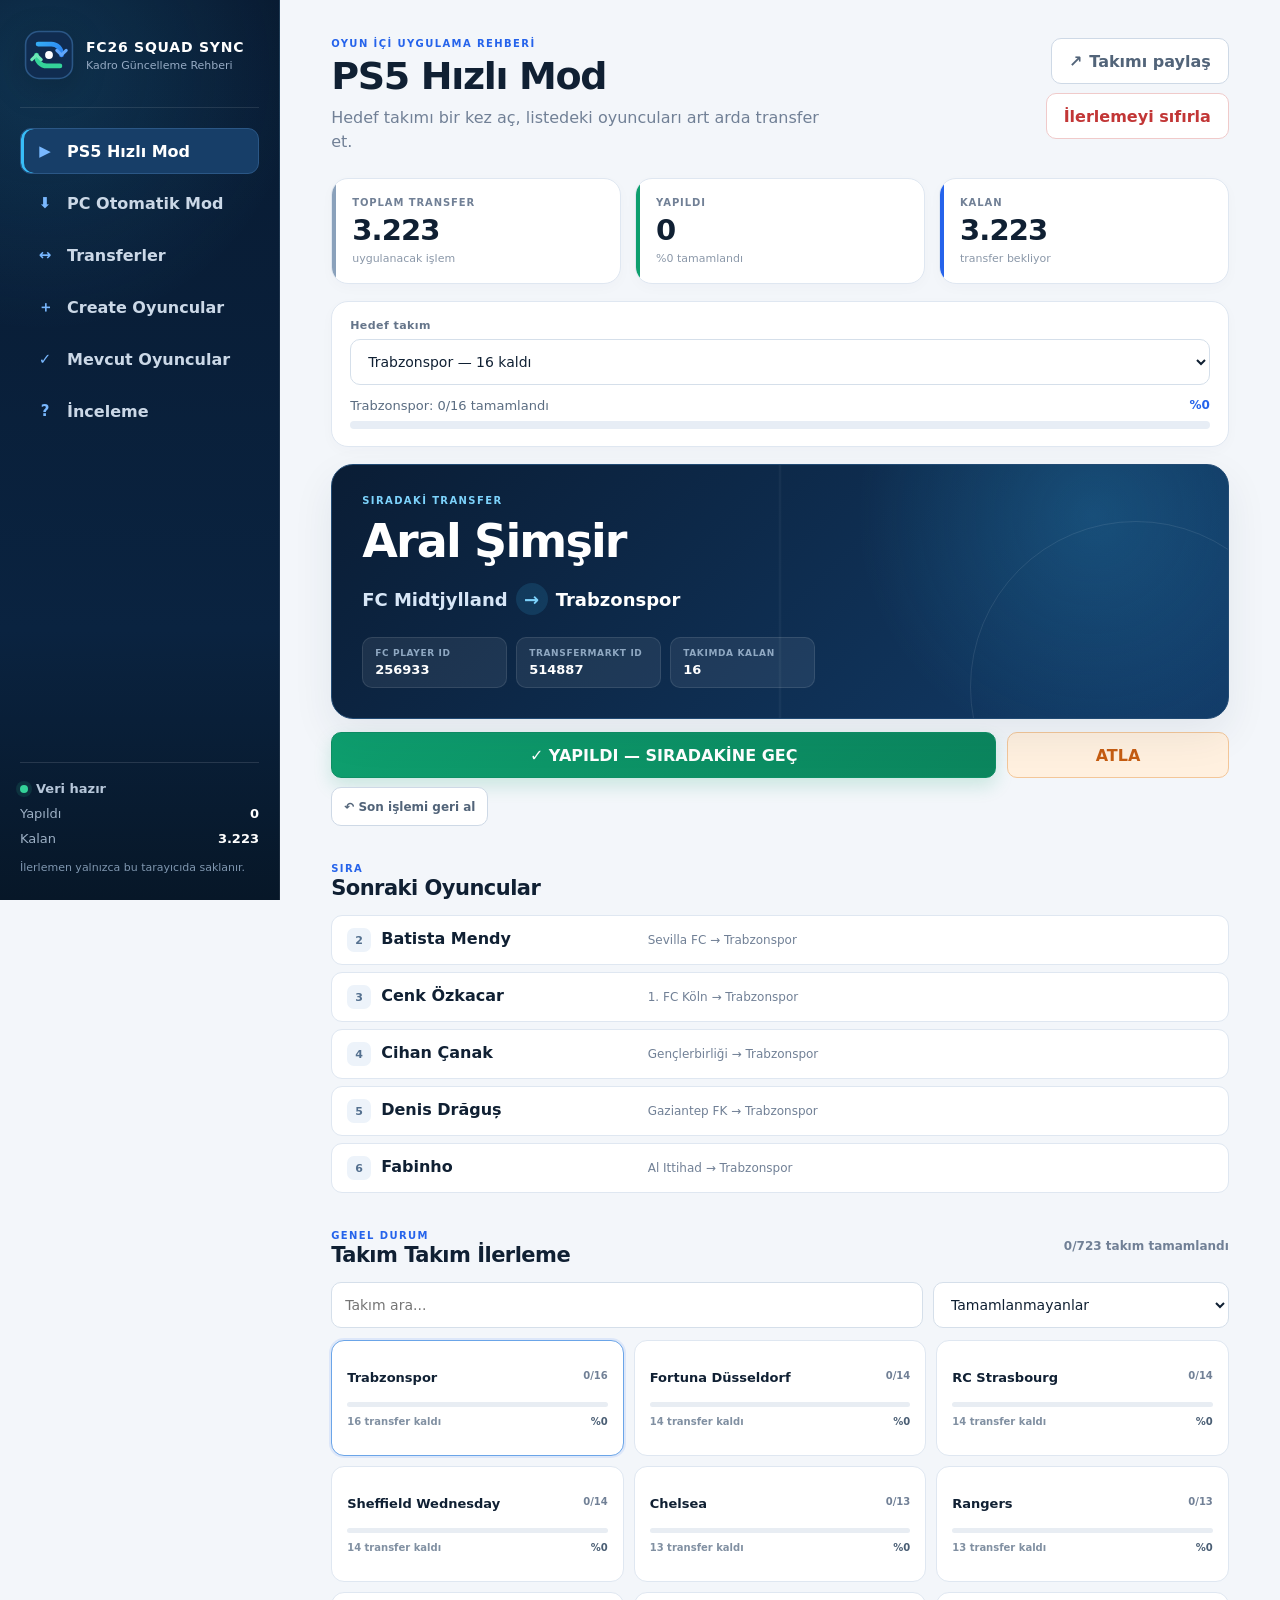
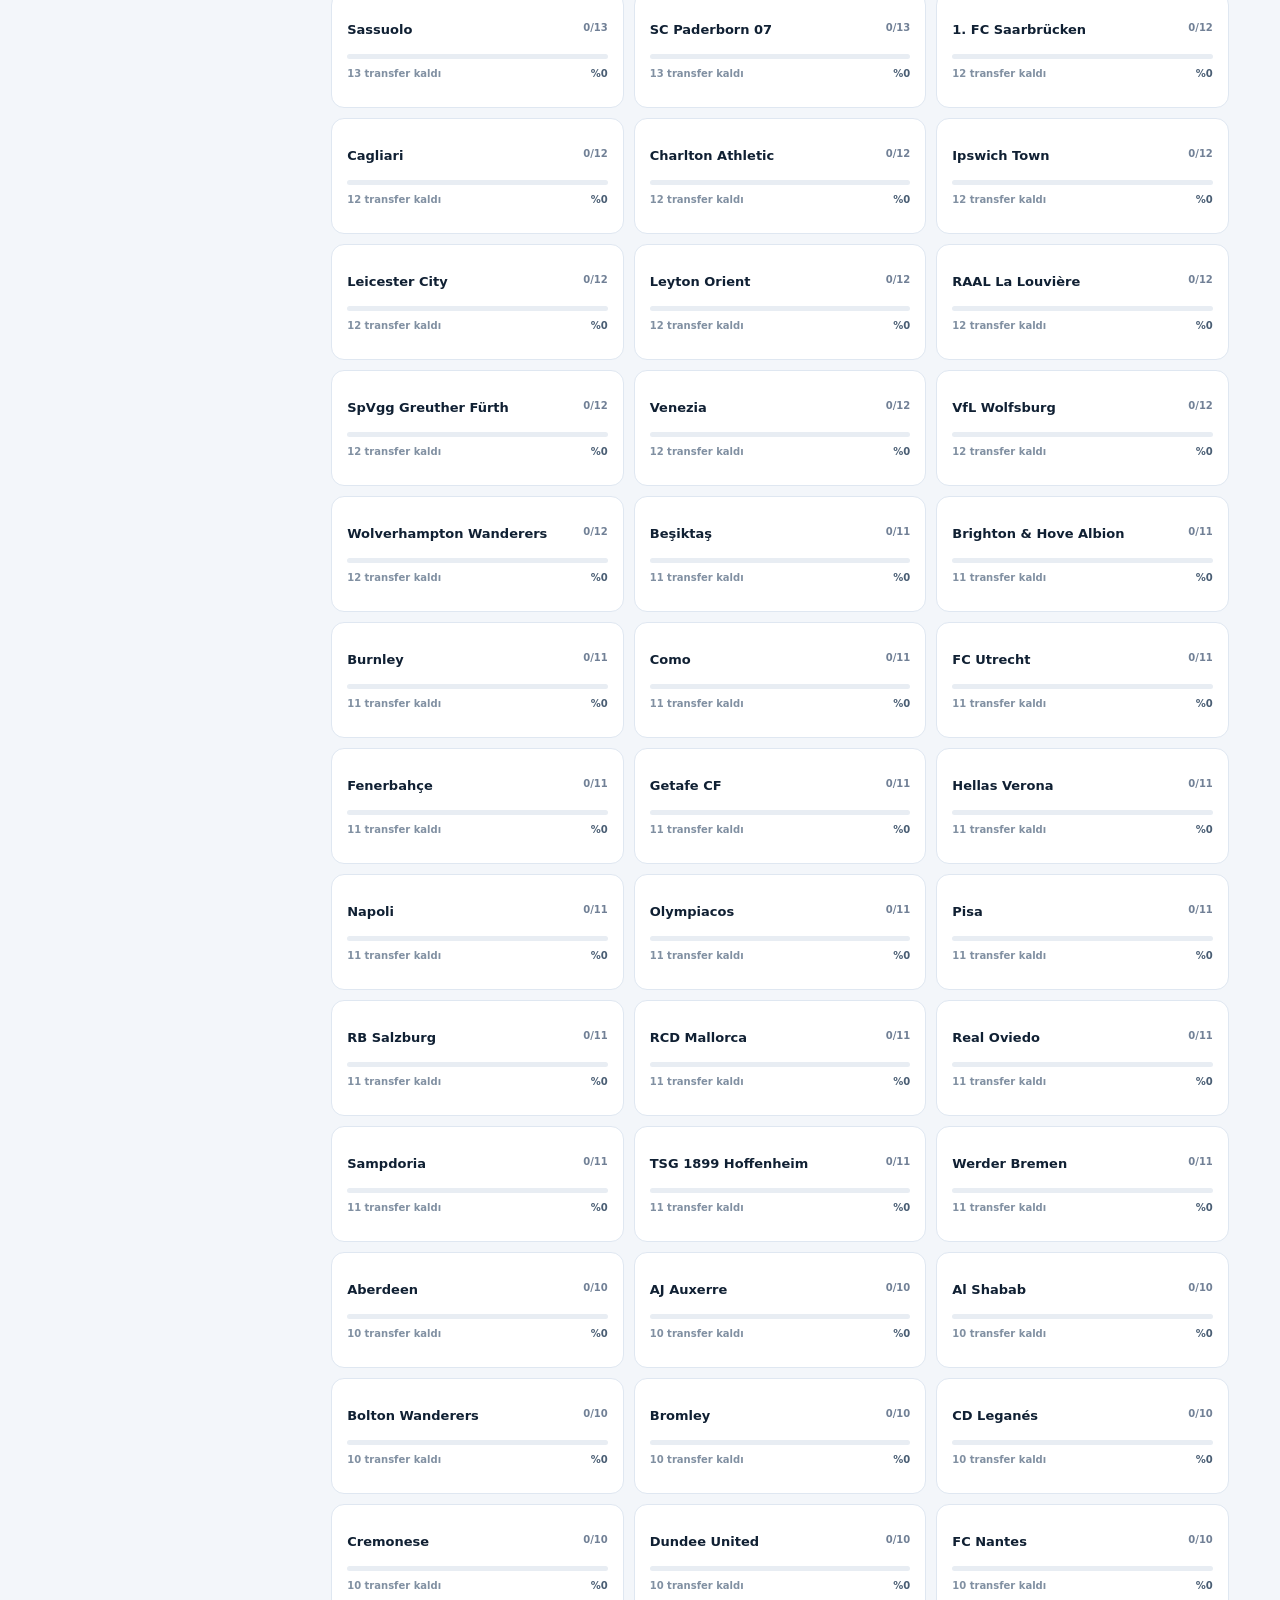
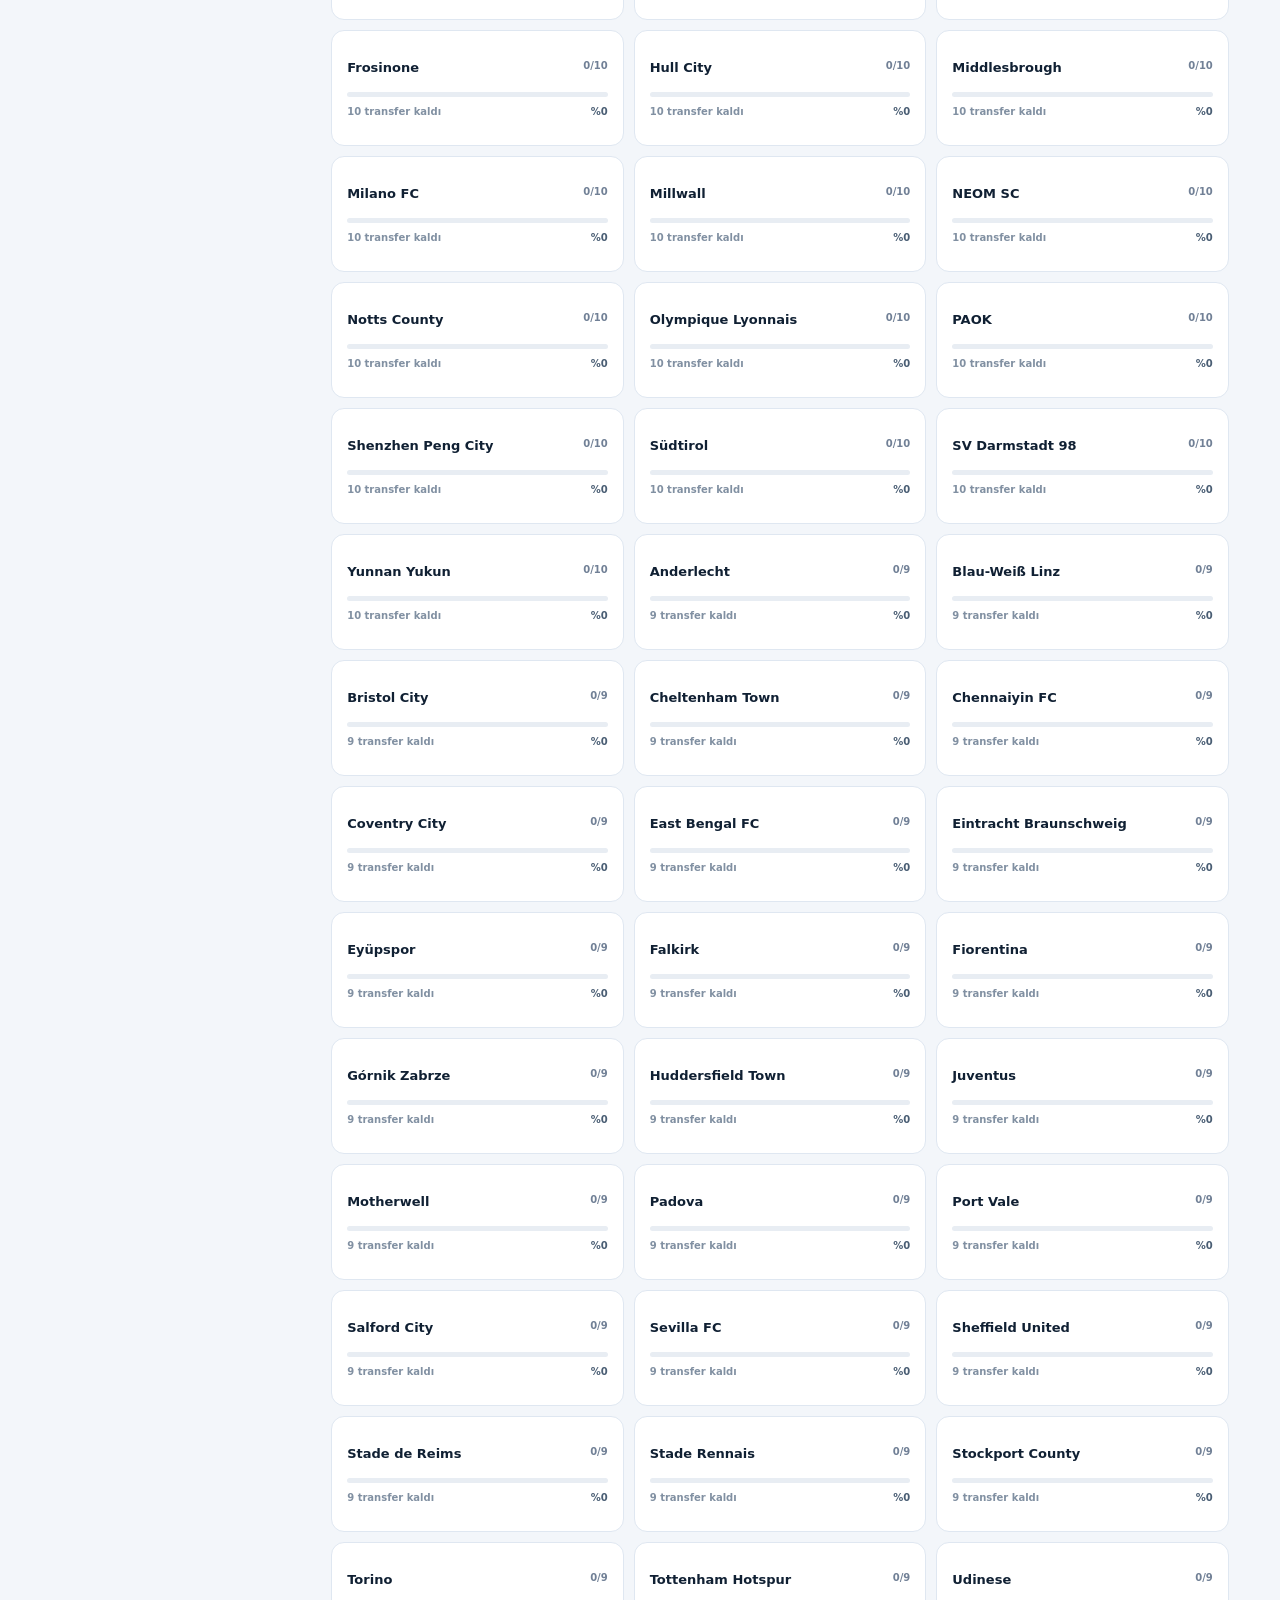
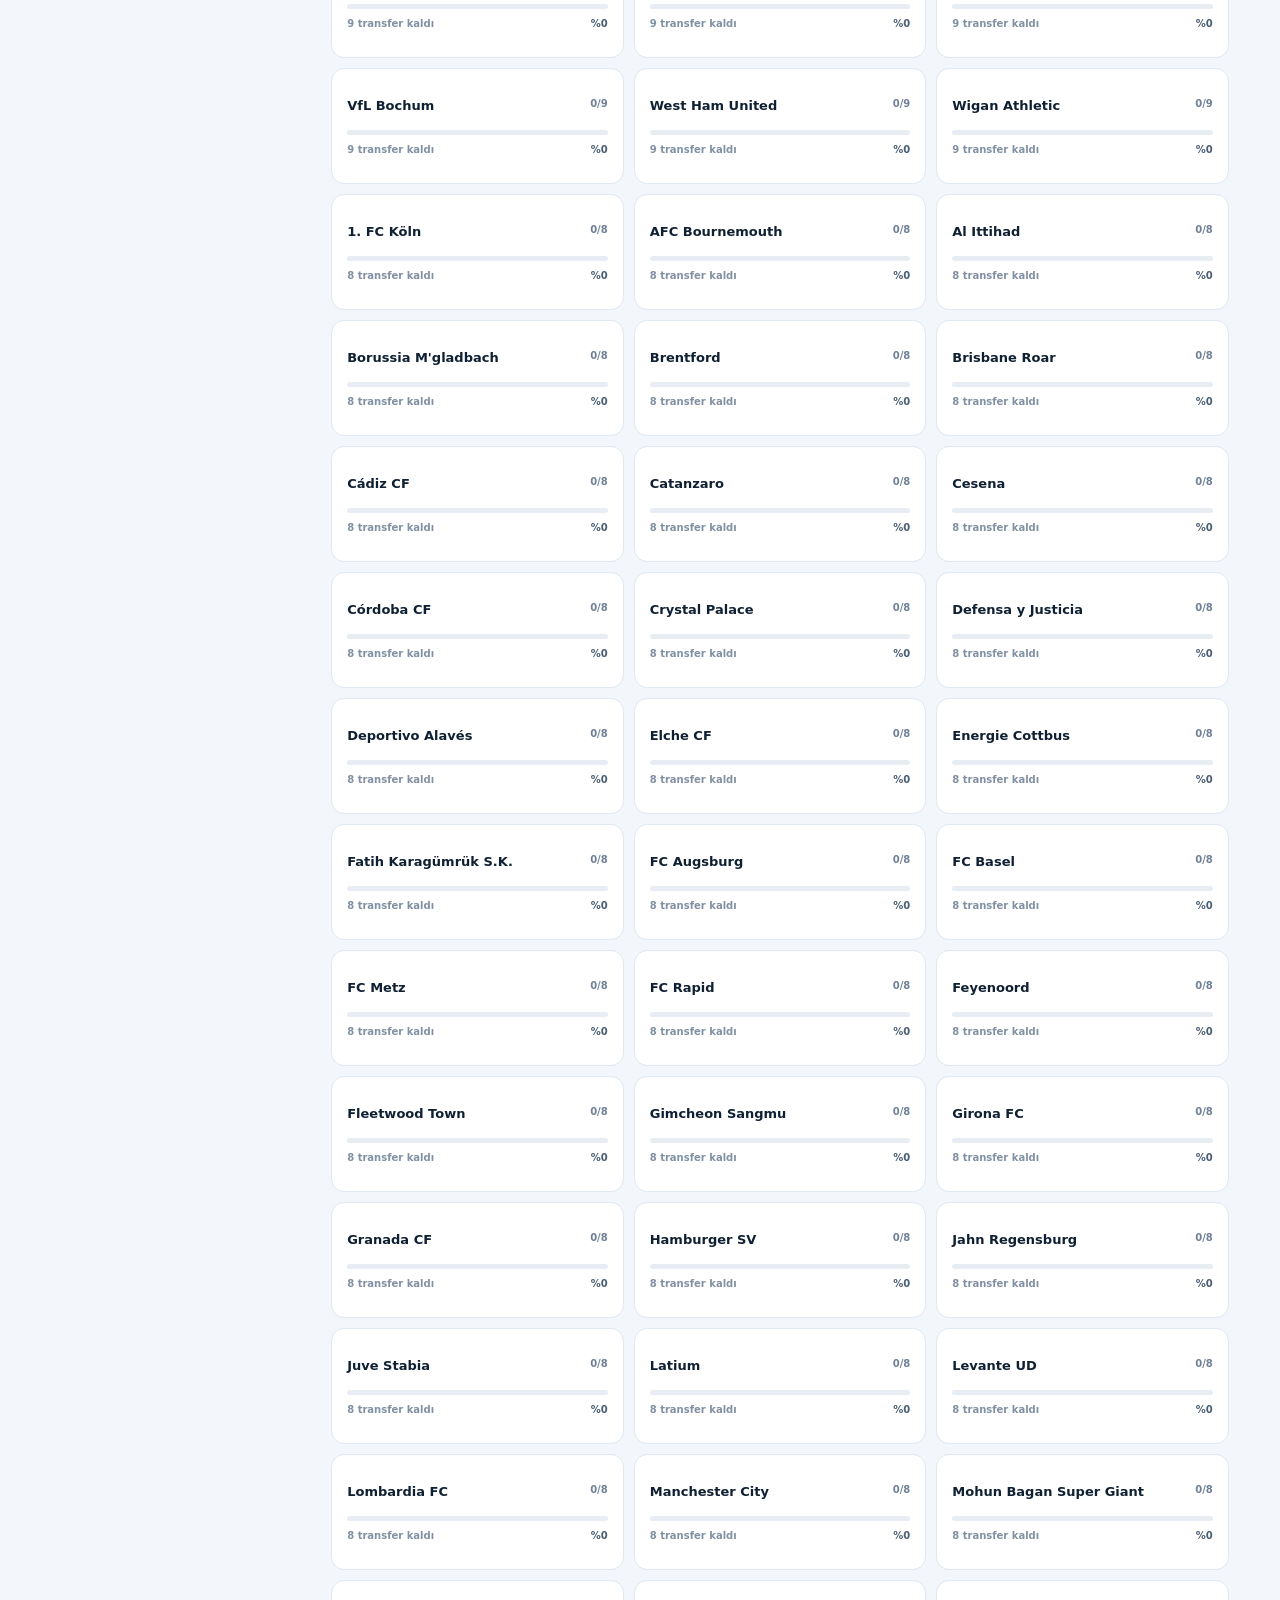
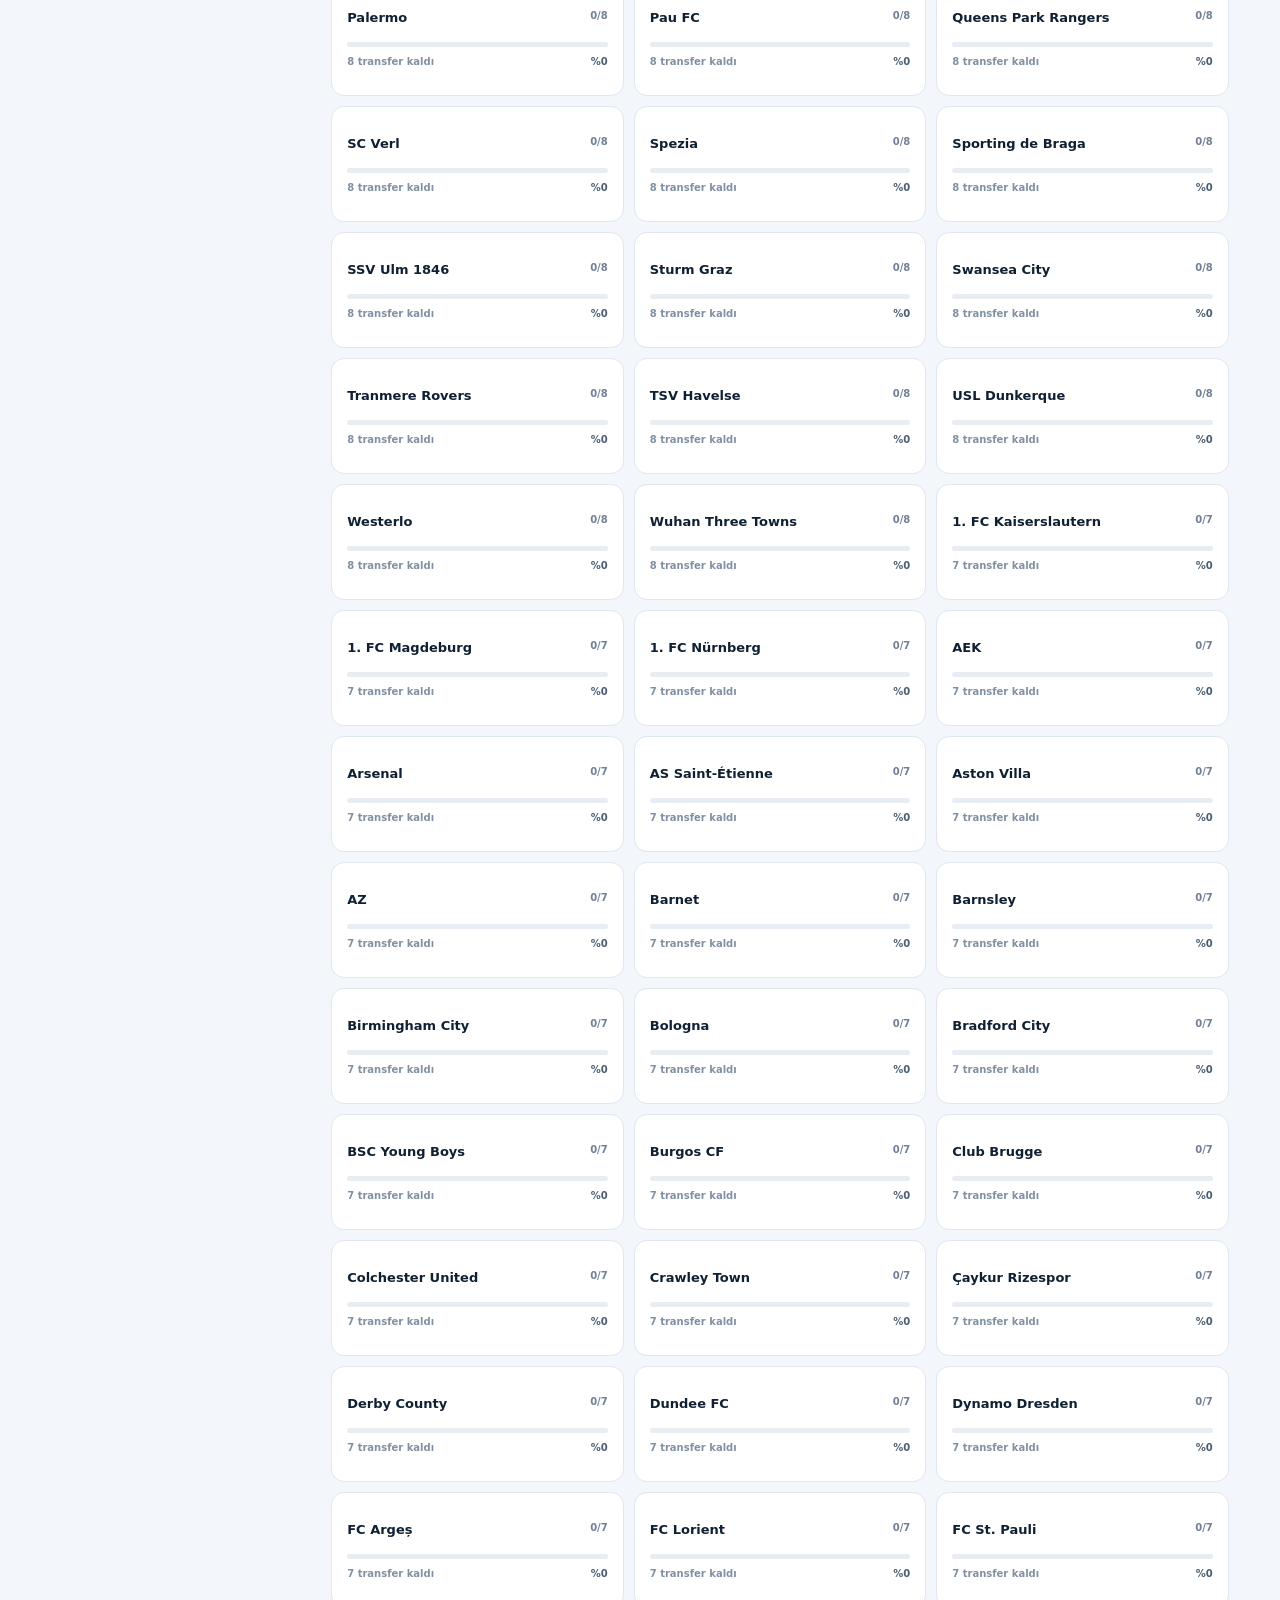
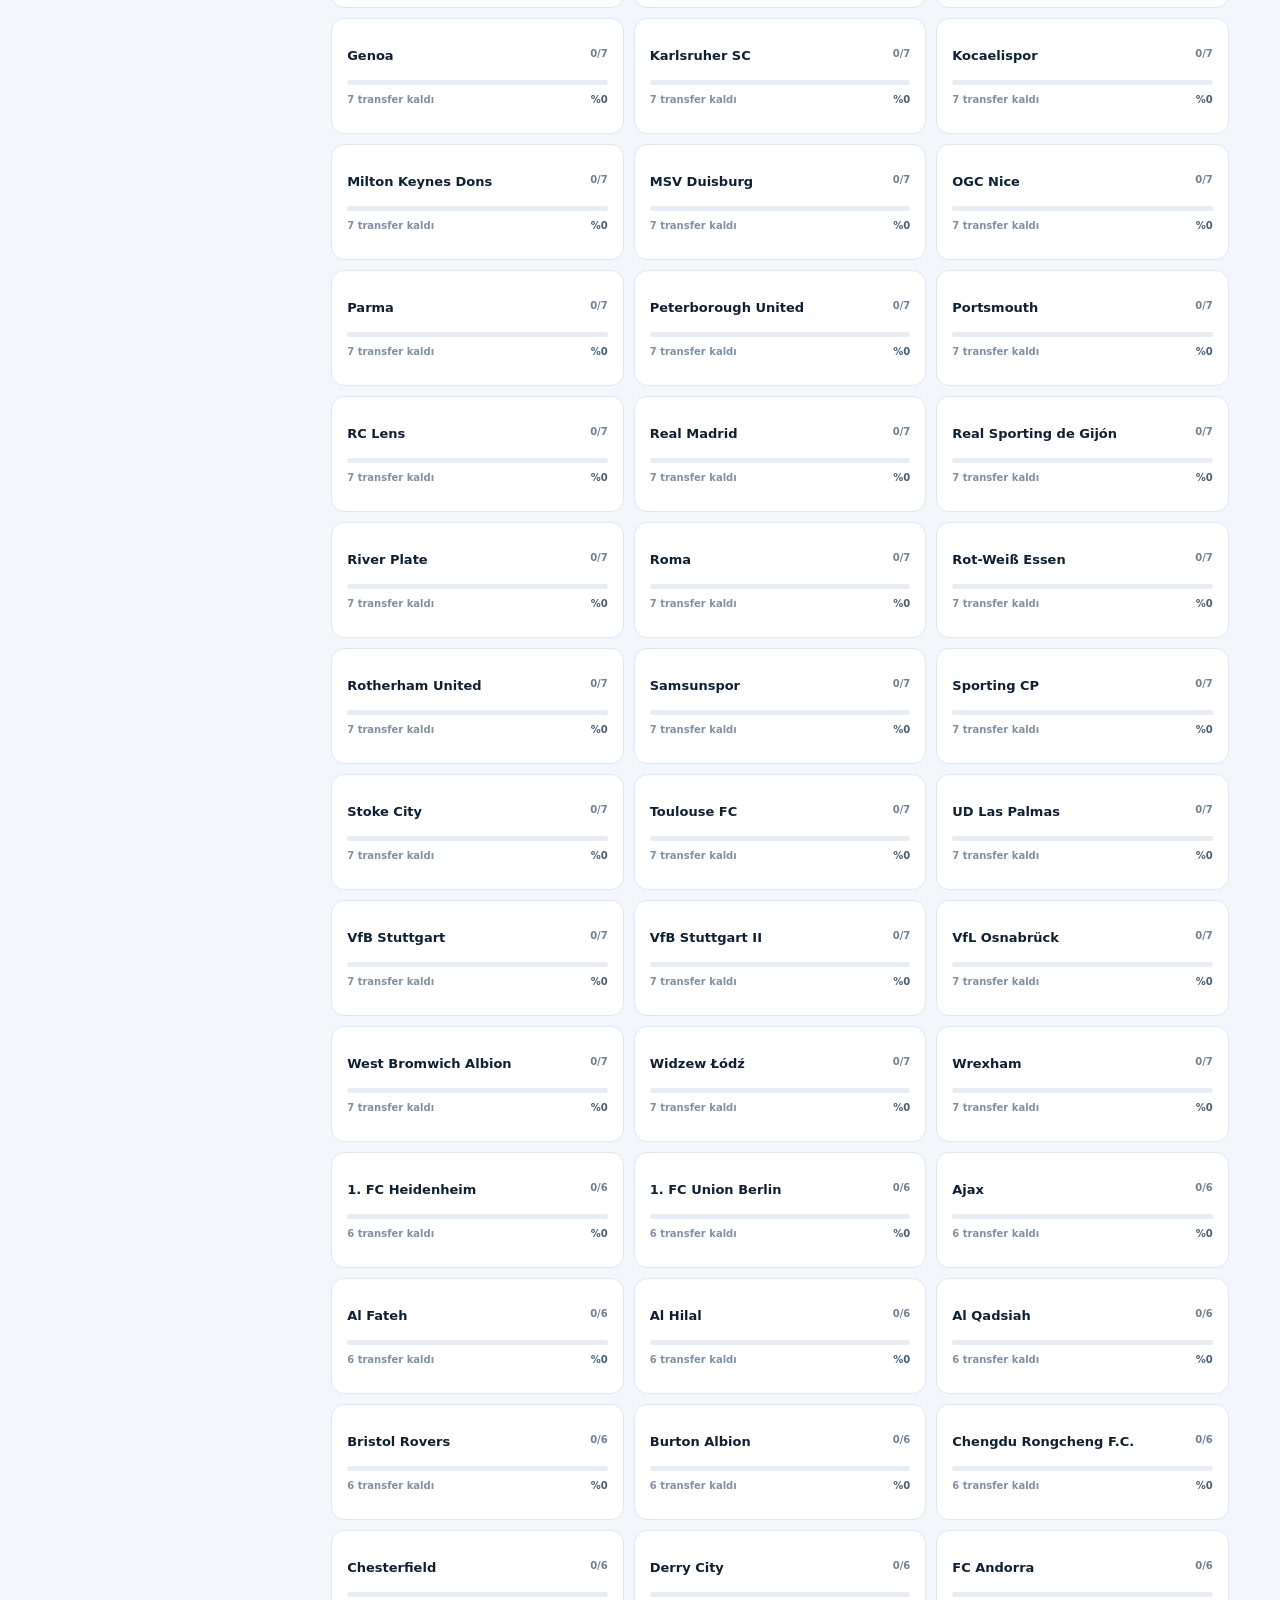
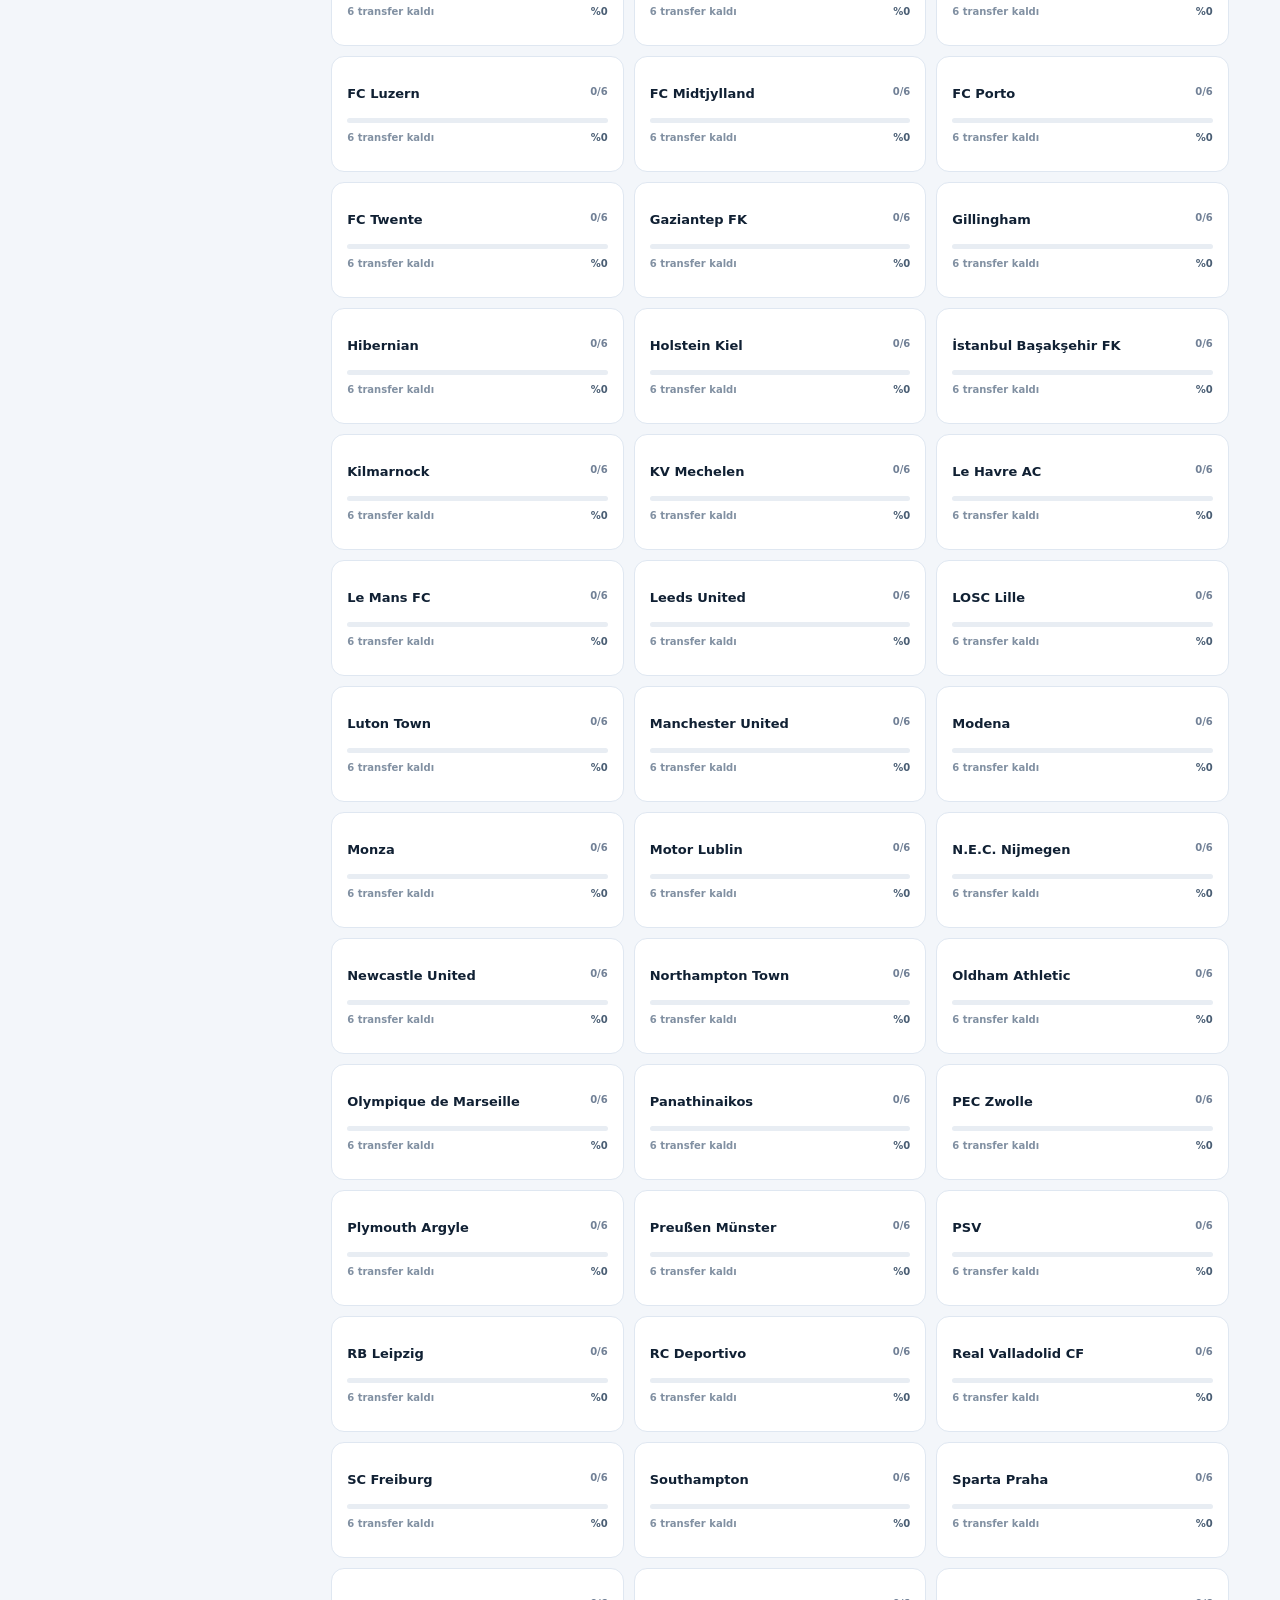
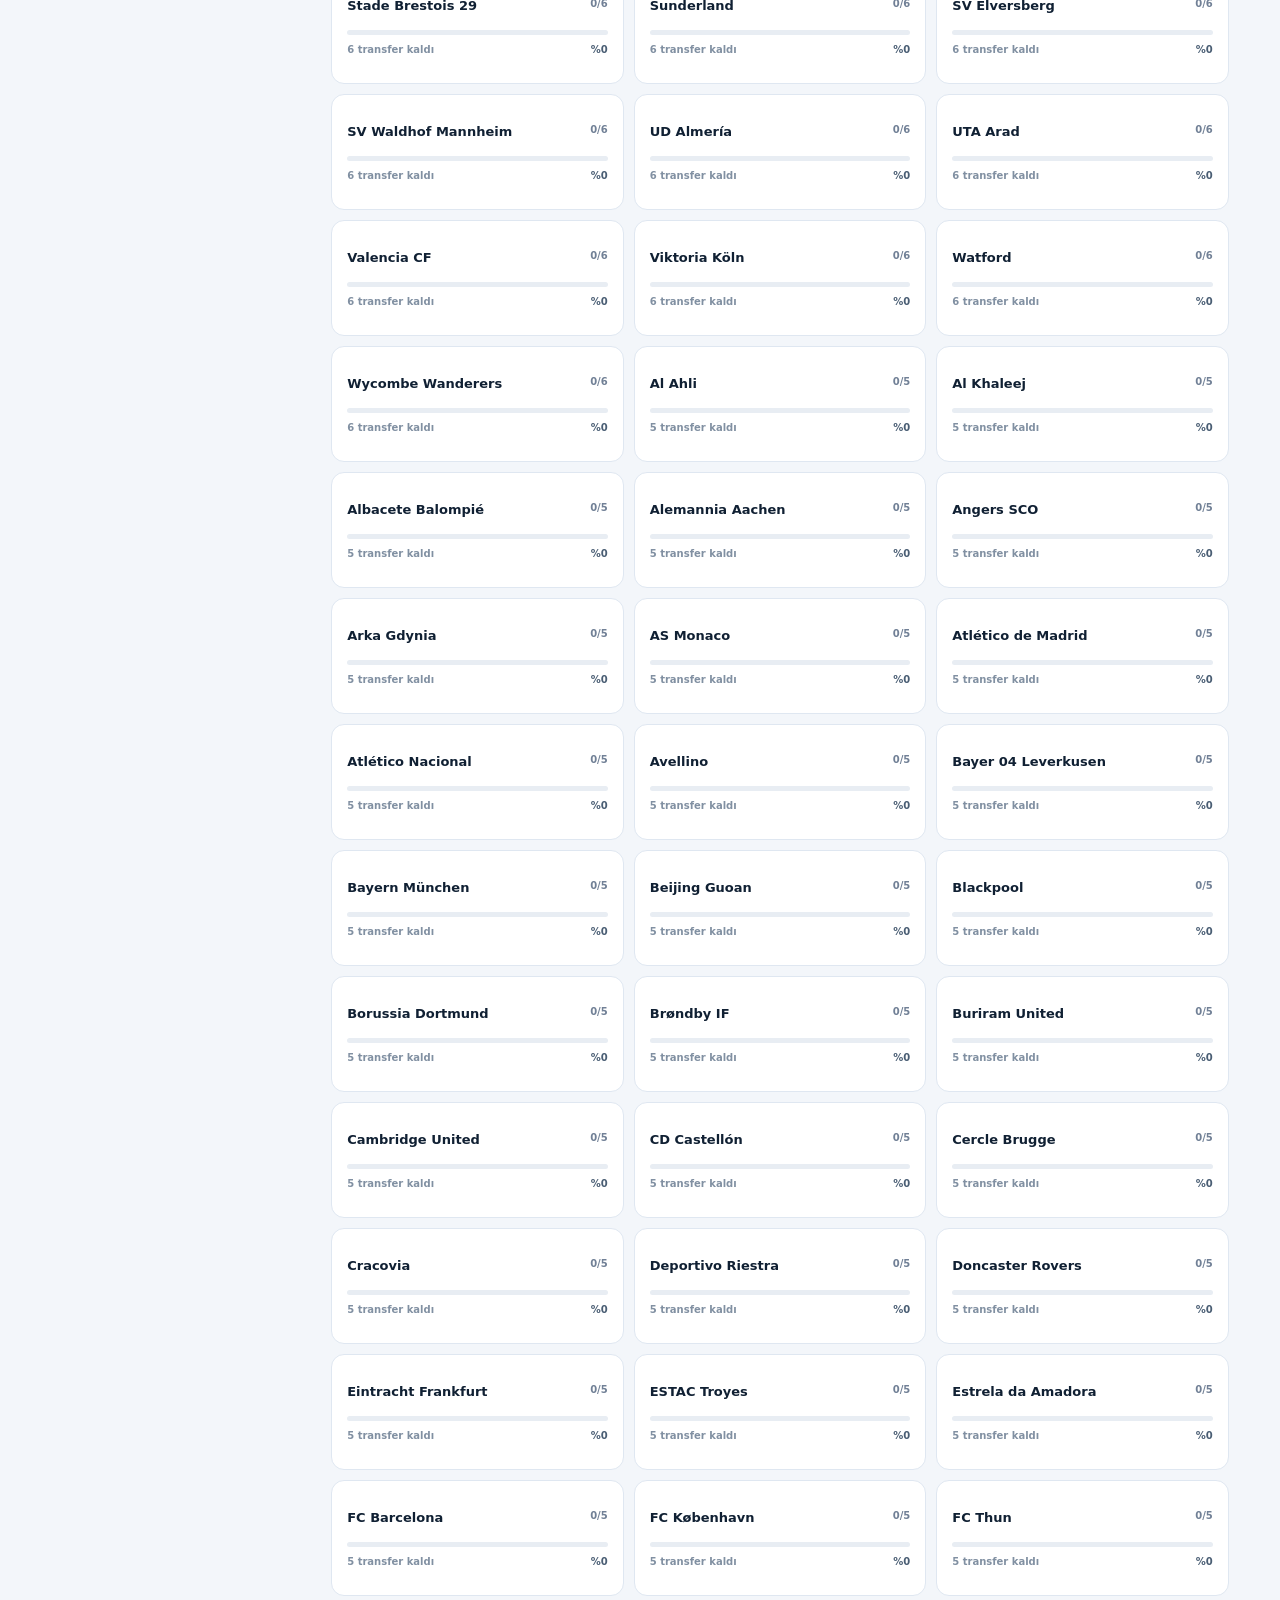
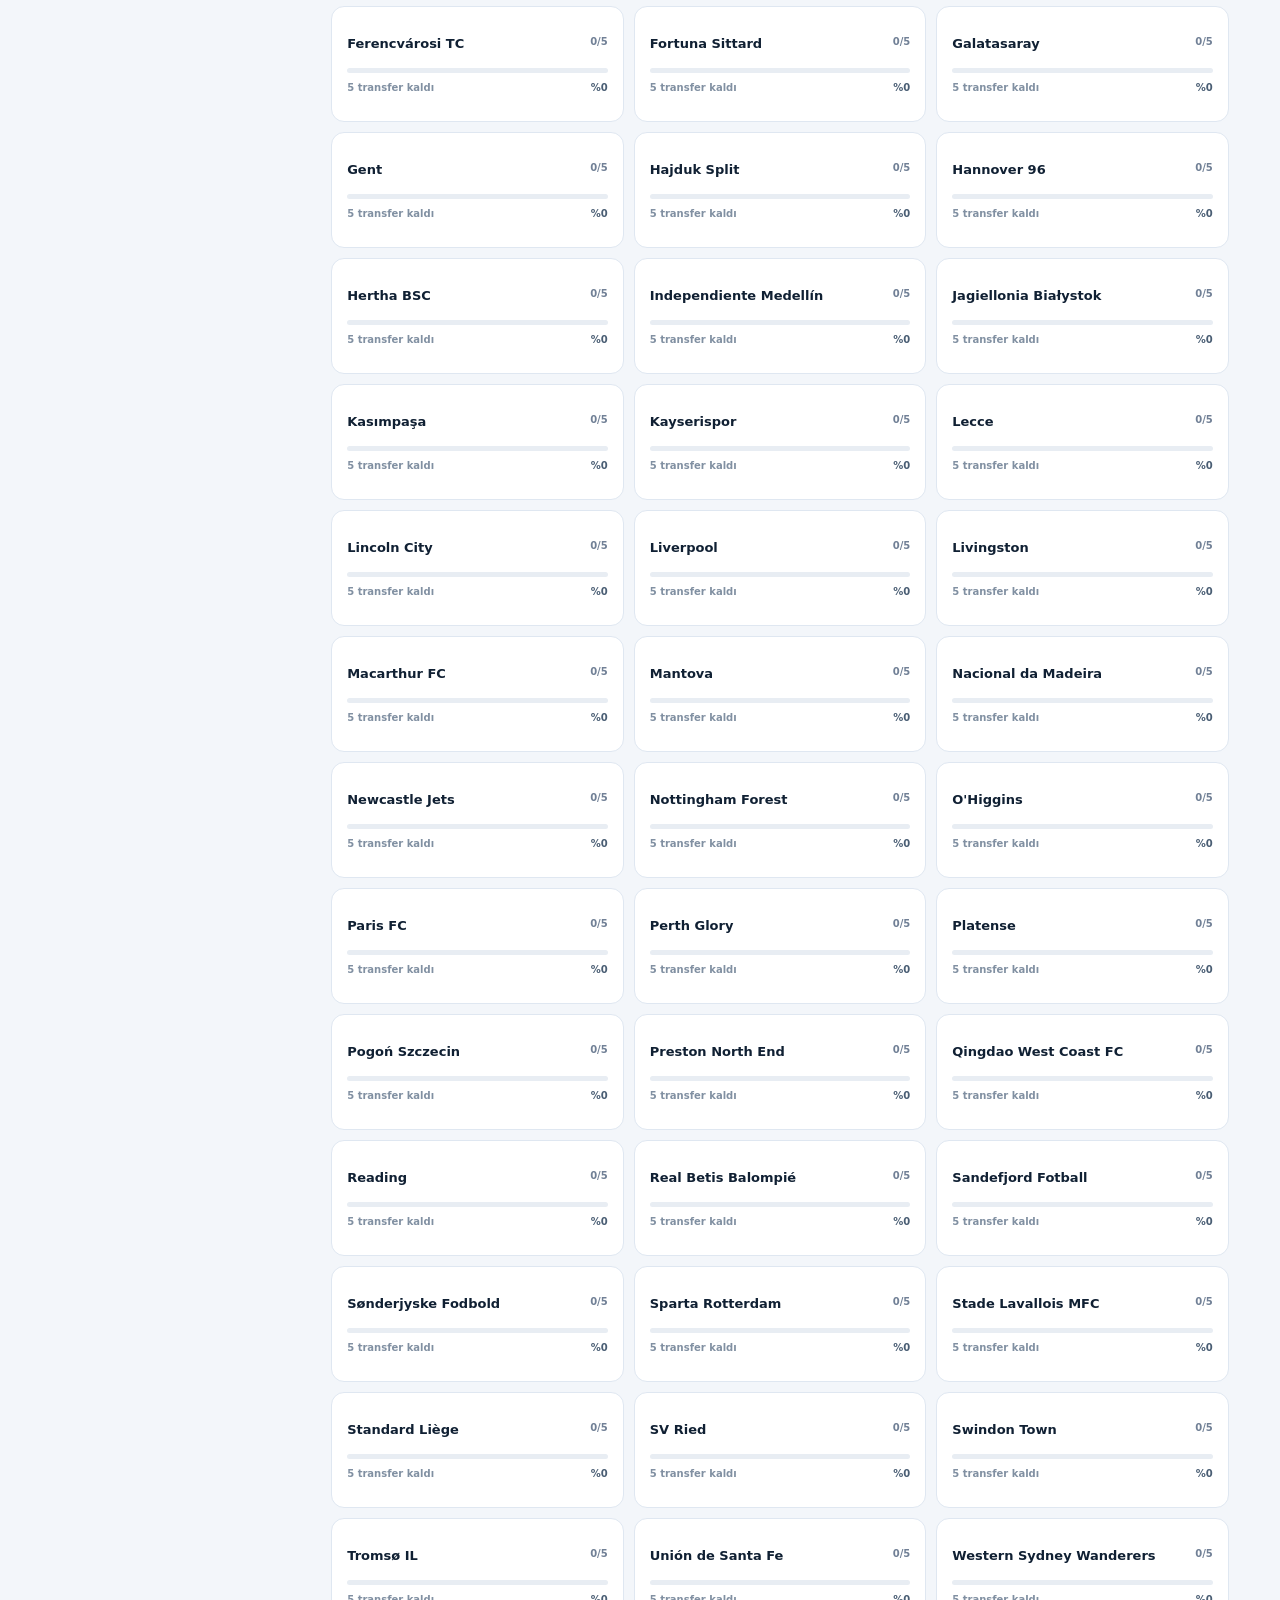
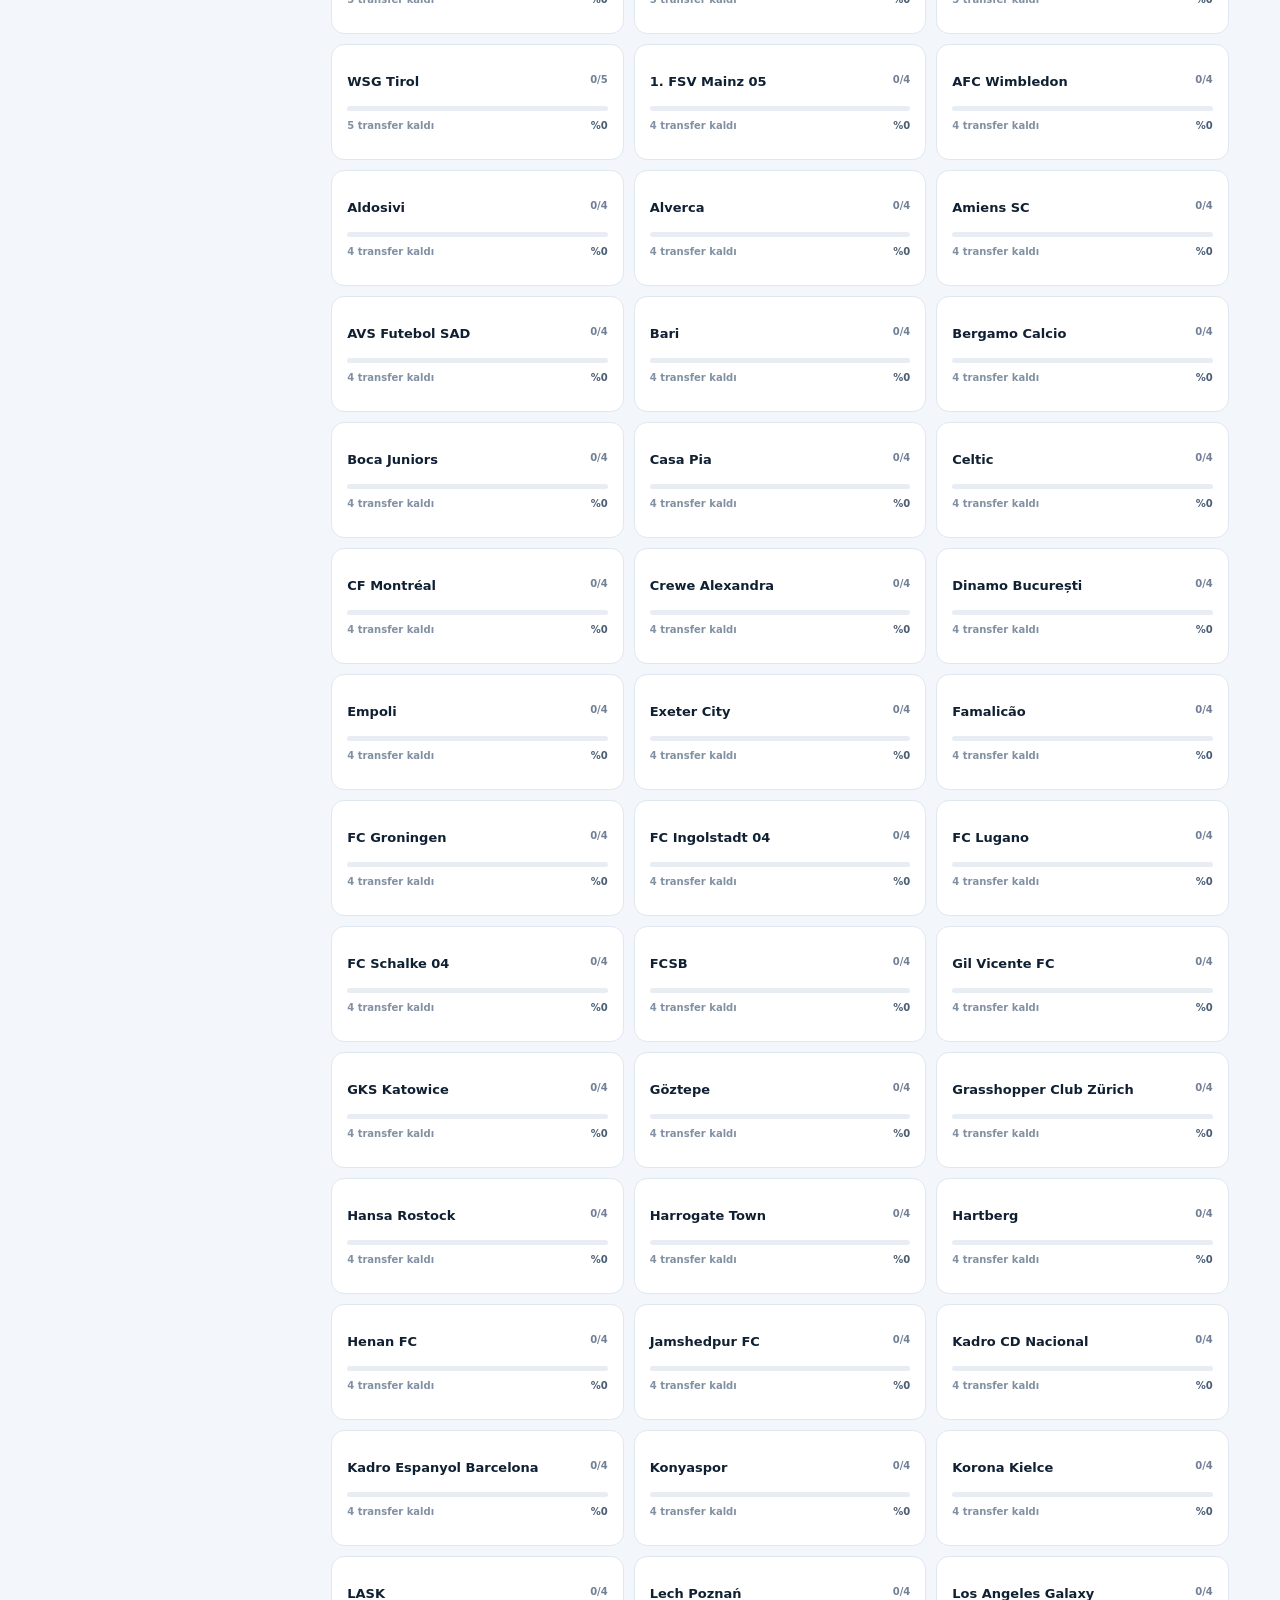
==== commit 85fc9fda: "PC Oto güncelleme" ====
--- a/docs/index.html
+++ b/docs/index.html
@@ -4,11 +4,11 @@
   <meta charset="utf-8">
   <meta name="viewport" content="width=device-width,initial-scale=1">
   <meta name="theme-color" content="#081a31">
-  <meta name="description" content="FC26 kadrolarını takım takım güncellemek için hızlı, ücretsiz ve tarayıcı tabanlı transfer rehberi.">
+  <meta name="description" content="FC26 kadrolarını PS5'te adım adım veya PC'de otomatik güncellemek için ücretsiz transfer rehberi.">
   <meta name="google-adsense-account" content="ca-pub-9303540424921408">
   <title>FC26 Squad Sync</title>
   <link rel="icon" href="./favicon.svg" type="image/svg+xml">
-  <link rel="stylesheet" href="./styles.css">
+  <link rel="stylesheet" href="./styles.css?v=20260829">
   <script async src="https://pagead2.googlesyndication.com/pagead/js/adsbygoogle.js?client=ca-pub-9303540424921408" crossorigin="anonymous"></script>
 </head>
 <body>
@@ -23,6 +23,7 @@
 
     <nav aria-label="Ana menü">
       <button class="nav-btn active" data-view="ps5"><span class="nav-icon" aria-hidden="true">▶</span><span>PS5 Hızlı Mod</span></button>
+      <button class="nav-btn" data-view="pc"><span class="nav-icon" aria-hidden="true">⬇</span><span>PC Otomatik Mod</span></button>
       <button class="nav-btn" data-view="transfers"><span class="nav-icon" aria-hidden="true">↔</span><span>Transferler</span></button>
       <button class="nav-btn" data-view="creates"><span class="nav-icon" aria-hidden="true">＋</span><span>Create Oyuncular</span></button>
       <button class="nav-btn" data-view="exists"><span class="nav-icon" aria-hidden="true">✓</span><span>Mevcut Oyuncular</span></button>
@@ -93,6 +94,66 @@
       </section>
     </section>
 
+    <section id="pcView" class="view">
+      <header class="page-header pc-page-header">
+        <div>
+          <div class="eyebrow">WINDOWS UYGULAMASI</div>
+          <h1>PC Otomatik Mod</h1>
+          <p>Resmi PC kadrosunu indir, güncel transferleri tek işlemle uygula ve doğrulanmış Squads dosyanı oluştur.</p>
+        </div>
+        <span class="version-badge">v0.2.0</span>
+      </header>
+
+      <section class="pc-hero-card" aria-labelledby="pcDownloadTitle">
+        <div class="pc-hero-copy">
+          <div class="pc-badges" aria-label="Uygulama özellikleri">
+            <span>Windows 10/11</span>
+            <span>Ücretsiz</span>
+            <span>Kurulum gerektirmez</span>
+          </div>
+          <h2 id="pcDownloadTitle"><strong id="pcTransferCount">3.223</strong> transferi otomatik uygula</h2>
+          <p>FC26 satın almadan resmi PC kadro dosyasını EA sunucusundan indirebilir, sitedeki en güncel transfer listesini güvenle işleyebilirsin.</p>
+          <div class="pc-cta-row">
+            <a class="download-button" href="./downloads/fc26-squad-sync-pc-updater.zip?v=0.2.0" download="fc26-squad-sync-pc-updater-v0.2.0.zip">
+              <span aria-hidden="true">↓</span>
+              Windows uygulamasını indir
+            </a>
+            <a class="pc-text-link" href="#pcSteps">Nasıl çalışır?</a>
+          </div>
+          <small class="download-meta">ZIP · 466 KB · Python 3.10+ · Son güncelleme: 29 Ağustos 2026</small>
+        </div>
+
+        <div class="pc-result-panel" aria-label="Son doğrulama sonucu">
+          <div class="result-window-bar"><i></i><i></i><i></i><span>FC26 SQUAD SYNC</span></div>
+          <div class="result-status"><span aria-hidden="true">✓</span><div><strong>Kadro başarıyla oluşturuldu</strong><small>Çıktı yeniden açılarak doğrulandı</small></div></div>
+          <dl class="result-stats">
+            <div><dt>Uygulandı</dt><dd>3.219</dd></div>
+            <div><dt>Kontrol gerekli</dt><dd>4</dd></div>
+            <div><dt>Veri kaynağı</dt><dd>Canlı site</dd></div>
+          </dl>
+        </div>
+      </section>
+
+      <section class="feed-note" aria-label="Otomatik veri güncellemesi">
+        <span class="feed-live"><i></i> CANLI VERİ</span>
+        <div><strong>Yeni sürüm indirmeden güncel kalır</strong><p>Program her çalışmada bu sitenin transfer listesini kontrol eder. İnternet yoksa son sağlam listeyle devam eder.</p></div>
+      </section>
+
+      <section id="pcSteps" class="pc-section">
+        <div class="section-heading"><div><span class="section-kicker">3 ADIMDA HAZIR</span><h2>Nasıl kullanılır?</h2></div></div>
+        <div class="pc-steps">
+          <article><span>01</span><h3>İndir ve çıkar</h3><p>ZIP dosyasını indir, tamamen yeni bir klasöre çıkar ve <strong>BASLAT.bat</strong> dosyasını aç.</p></article>
+          <article><span>02</span><h3>Resmi kadroyu al</h3><p><strong>Resmi PC Kadrosunu İndir</strong> düğmesiyle en güncel başlangıç dosyasını hazırla.</p></article>
+          <article><span>03</span><h3>Tek tıkla güncelle</h3><p><strong>Güncellemeyi Oluştur</strong> düğmesine bas. Hazır Squads dosyası output klasörüne gelir.</p></article>
+        </div>
+      </section>
+
+      <section class="pc-warning" aria-labelledby="pcWarningTitle">
+        <div class="warning-icon" aria-hidden="true">!</div>
+        <div><h2 id="pcWarningTitle">Çevrimdışı kullanım içindir</h2><p>Ultimate Team ve çevrimiçi modlarda kullanma. Mevcut kariyer kaydını değiştirmez; yeni kariyer açmadan önce kadroyu yükle. Çıktı PC içindir ve PS5'e aktarılamaz.</p></div>
+      </section>
+    </section>
+
     <section id="listView" class="view">
       <header class="page-header">
         <div><div class="eyebrow">KADRO VERİLERİ</div><h1 id="listTitle">Transferler</h1><p id="listCount"></p></div>
@@ -126,6 +187,6 @@
   </main>
 
   <div id="toast" class="toast" role="status" aria-live="polite"></div>
-  <script src="./app.js"></script>
+  <script src="./app.js?v=20260829"></script>
 </body>
 </html>
--- a/docs/styles.css
+++ b/docs/styles.css
@@ -100,6 +100,38 @@
 
 .main{margin-left:280px;padding:38px clamp(24px,4vw,62px) 70px;max-width:1780px}
 .view{display:none}.view.active{display:block}
+
+.pc-page-header{align-items:center}
+.version-badge{display:inline-flex;align-items:center;min-height:32px;padding:0 11px;border:1px solid #c8d8ea;border-radius:999px;background:#fff;color:#47627f;font-size:11px;font-weight:850}
+.pc-hero-card{display:grid;grid-template-columns:minmax(0,1.25fr) minmax(320px,.75fr);gap:34px;align-items:center;overflow:hidden;padding:clamp(25px,4vw,46px);border:1px solid #173f68;border-radius:24px;background:radial-gradient(circle at 15% 0%,rgba(56,189,248,.18),transparent 38%),linear-gradient(135deg,#071a31,#0c3157);color:#fff;box-shadow:var(--shadow)}
+.pc-hero-copy{min-width:0}
+.pc-badges{display:flex;flex-wrap:wrap;gap:7px;margin-bottom:18px}
+.pc-badges span{display:inline-flex;align-items:center;min-height:26px;padding:0 9px;border:1px solid rgba(125,211,252,.24);border-radius:999px;background:rgba(56,189,248,.09);color:#bde8ff;font-size:9px;font-weight:850;letter-spacing:.035em}
+.pc-hero-card h2{max-width:690px;margin:0;font-size:clamp(30px,4vw,48px);line-height:1.06;letter-spacing:-.045em}
+.pc-hero-card h2 strong{color:#7dd3fc}
+.pc-hero-copy>p{max-width:690px;margin:17px 0 0;color:#b9cde2;font-size:15px;line-height:1.65}
+.pc-cta-row{display:flex;align-items:center;flex-wrap:wrap;gap:17px;margin-top:25px}
+.download-button{display:inline-flex;align-items:center;justify-content:center;gap:10px;min-height:52px;padding:0 19px;border:1px solid #50d5aa;border-radius:11px;background:linear-gradient(135deg,#12ad78,#0b895f);color:#fff;text-decoration:none;font-size:13px;font-weight:900;box-shadow:0 11px 25px rgba(3,111,77,.3);transition:transform .15s ease,box-shadow .18s ease}
+.download-button span{font-size:21px;line-height:1}.download-button:hover{transform:translateY(-1px);box-shadow:0 14px 28px rgba(3,111,77,.4)}
+.download-button:focus-visible,.pc-text-link:focus-visible{outline:3px solid rgba(125,211,252,.42);outline-offset:3px}
+.pc-text-link{color:#bde8ff;font-size:12px;font-weight:850;text-underline-offset:3px}
+.download-meta{display:block;margin-top:12px;color:#7997b5;font-size:10px}
+.pc-result-panel{overflow:hidden;border:1px solid rgba(255,255,255,.15);border-radius:17px;background:rgba(4,18,35,.56);box-shadow:0 22px 45px rgba(0,0,0,.22);backdrop-filter:blur(8px)}
+.result-window-bar{display:flex;align-items:center;gap:6px;min-height:40px;padding:0 14px;border-bottom:1px solid rgba(255,255,255,.1);color:#7896b5;font-size:9px;font-weight:850;letter-spacing:.08em}
+.result-window-bar i{display:block;width:7px;height:7px;border-radius:50%;background:#ff7d6e}.result-window-bar i:nth-child(2){background:#f7c95b}.result-window-bar i:nth-child(3){background:#4ed39d}.result-window-bar span{margin-left:6px}
+.result-status{display:flex;align-items:center;gap:12px;padding:20px 18px;border-bottom:1px solid rgba(255,255,255,.09)}
+.result-status>span{display:grid;place-items:center;flex:0 0 36px;width:36px;height:36px;border-radius:50%;background:rgba(52,211,153,.14);border:1px solid rgba(110,231,183,.27);color:#6ee7b7;font-weight:900}
+.result-status strong{display:block;font-size:12px}.result-status small{display:block;margin-top:4px;color:#7896b5;font-size:9px}
+.result-stats{display:grid;grid-template-columns:repeat(3,1fr);margin:0;padding:16px 18px;gap:9px}
+.result-stats div{min-width:0}.result-stats dt{color:#7896b5;font-size:8px;font-weight:850;text-transform:uppercase;letter-spacing:.05em}.result-stats dd{margin:5px 0 0;font-size:15px;font-weight:900;white-space:nowrap}
+.feed-note{display:flex;align-items:center;gap:17px;margin-top:14px;padding:16px 18px;border:1px solid #cfe5dc;border-radius:14px;background:#f8fffc}
+.feed-live{display:inline-flex;align-items:center;gap:7px;flex:0 0 auto;color:#087753;font-size:9px;font-weight:900;letter-spacing:.09em}.feed-live i{width:8px;height:8px;border-radius:50%;background:#16b87e;box-shadow:0 0 0 5px rgba(22,184,126,.1)}
+.feed-note strong{display:block;font-size:12px}.feed-note p{margin:4px 0 0;color:#6e7f90;font-size:11px;line-height:1.5}
+.pc-section{margin-top:32px}.pc-steps{display:grid;grid-template-columns:repeat(3,1fr);gap:11px}
+.pc-steps article{position:relative;min-height:180px;padding:22px 20px;border:1px solid var(--line);border-radius:15px;background:#fff;box-shadow:0 5px 16px rgba(25,49,78,.025)}
+.pc-steps article>span{display:block;color:#76a6dd;font-size:11px;font-weight:950;letter-spacing:.1em}.pc-steps h3{margin:25px 0 8px;font-size:16px}.pc-steps p{margin:0;color:#6b7c8f;font-size:12px;line-height:1.65}.pc-steps p strong{color:#3b526c}
+.pc-warning{display:flex;align-items:flex-start;gap:16px;margin-top:14px;padding:19px 20px;border:1px solid #f0d2a8;border-radius:15px;background:#fffaf2}
+.warning-icon{display:grid;place-items:center;flex:0 0 34px;width:34px;height:34px;border-radius:50%;background:#fff0d8;color:#a75512;font-weight:950}.pc-warning h2{margin:1px 0 6px;font-size:14px}.pc-warning p{margin:0;color:#765c43;font-size:11px;line-height:1.65}
 
 .page-header{
   display:flex;
@@ -273,6 +305,8 @@
 
 @media(max-width:1180px){.team-grid{grid-template-columns:repeat(2,minmax(0,1fr))}}
 
+@media(max-width:1100px){.pc-hero-card{grid-template-columns:1fr}.pc-result-panel{max-width:580px}.pc-steps{grid-template-columns:1fr}.pc-steps article{min-height:0}.pc-steps h3{margin-top:14px}}
+
 @media(max-width:900px){
   .sidebar{position:static;width:auto;padding:17px 16px 12px;overflow:visible}
   .brand{padding:0 0 14px;margin-bottom:11px}.brand-mark{width:42px;height:42px}
@@ -296,6 +330,7 @@
   .team-heading{display:block}.team-summary{margin-top:7px}
   .site-footer{display:grid;text-align:center;justify-content:center}
   .toast{left:16px;right:16px;bottom:16px;max-width:none;text-align:center}
+  .pc-page-header{display:flex}.pc-hero-card{padding:24px 19px;border-radius:19px}.pc-hero-card h2{font-size:32px}.pc-hero-copy>p{font-size:13px}.pc-cta-row{display:grid}.download-button{width:100%}.pc-text-link{text-align:center}.result-stats{grid-template-columns:1fr 1fr}.result-stats div:last-child{grid-column:1/-1}.feed-note{align-items:flex-start;flex-direction:column}.pc-warning{padding:17px}
 }
 
 @media(prefers-reduced-motion:reduce){html{scroll-behavior:auto}*,*::before,*::after{transition:none!important}}
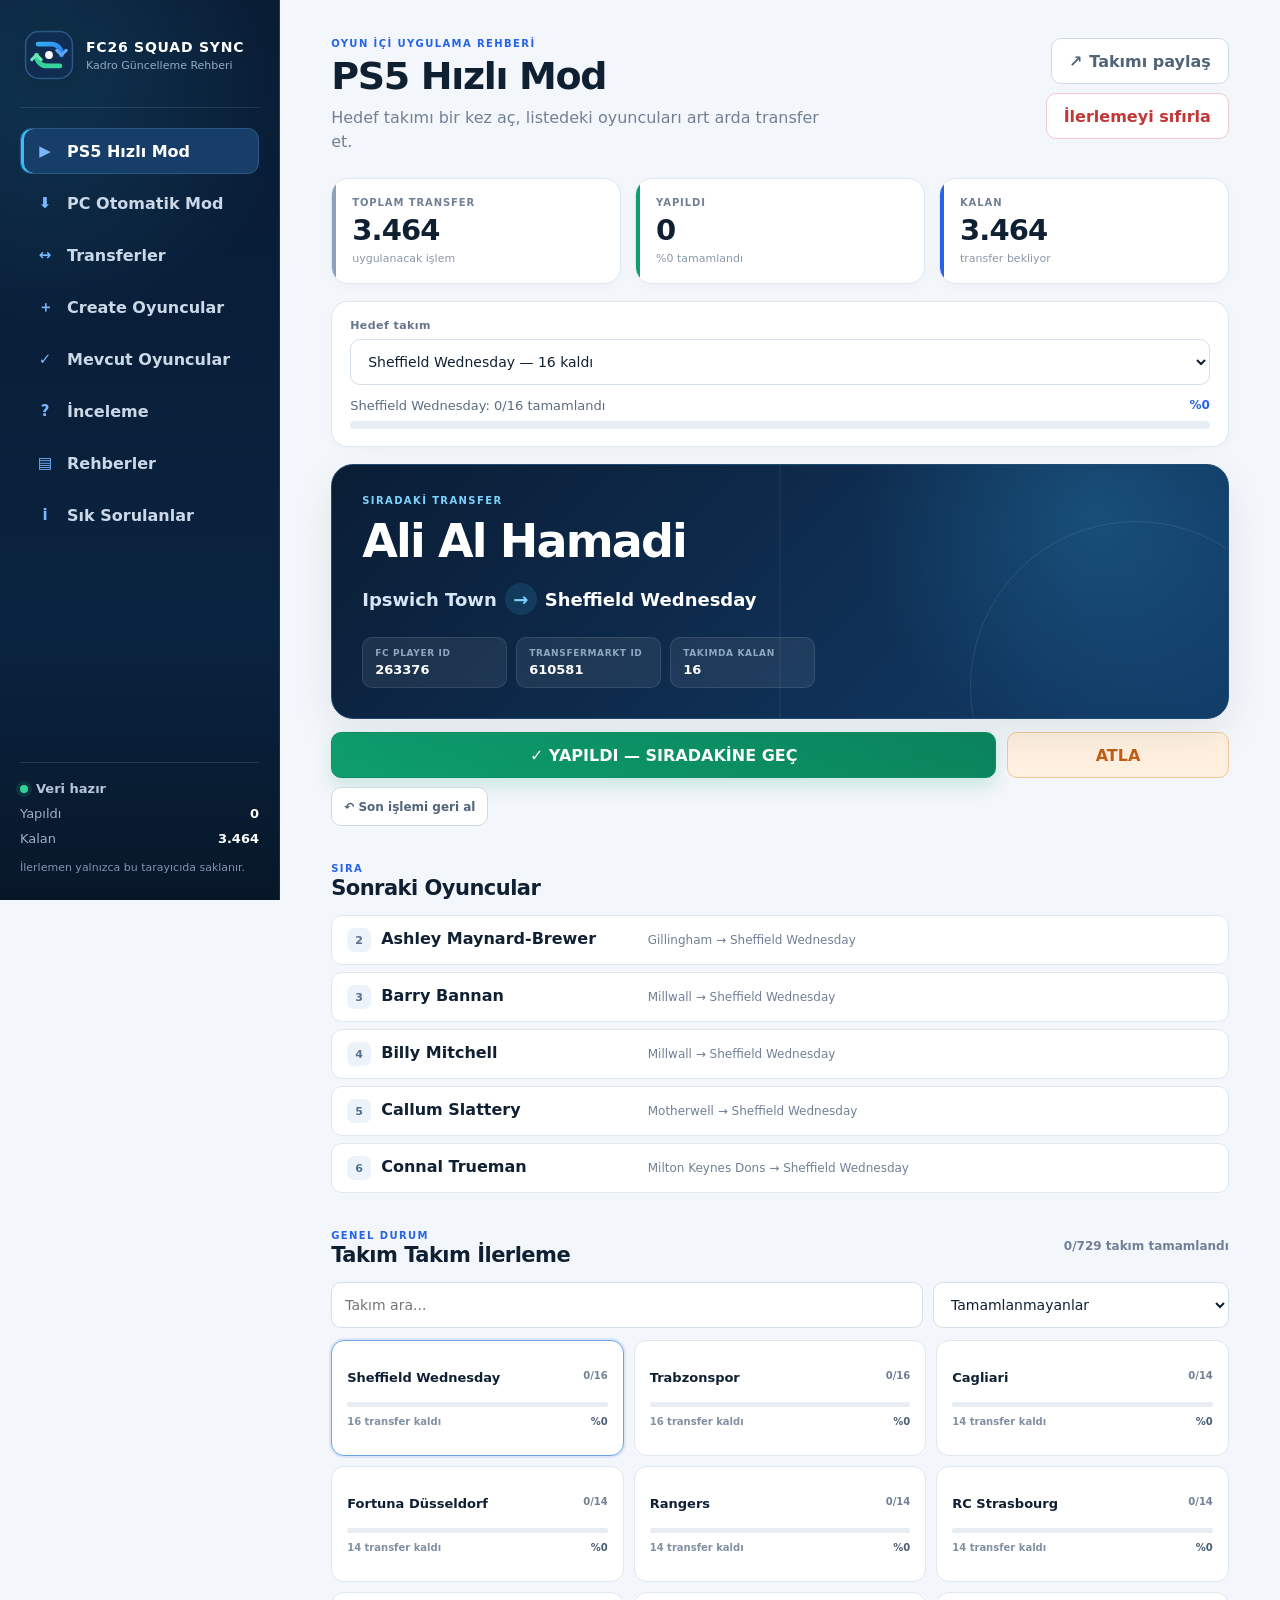
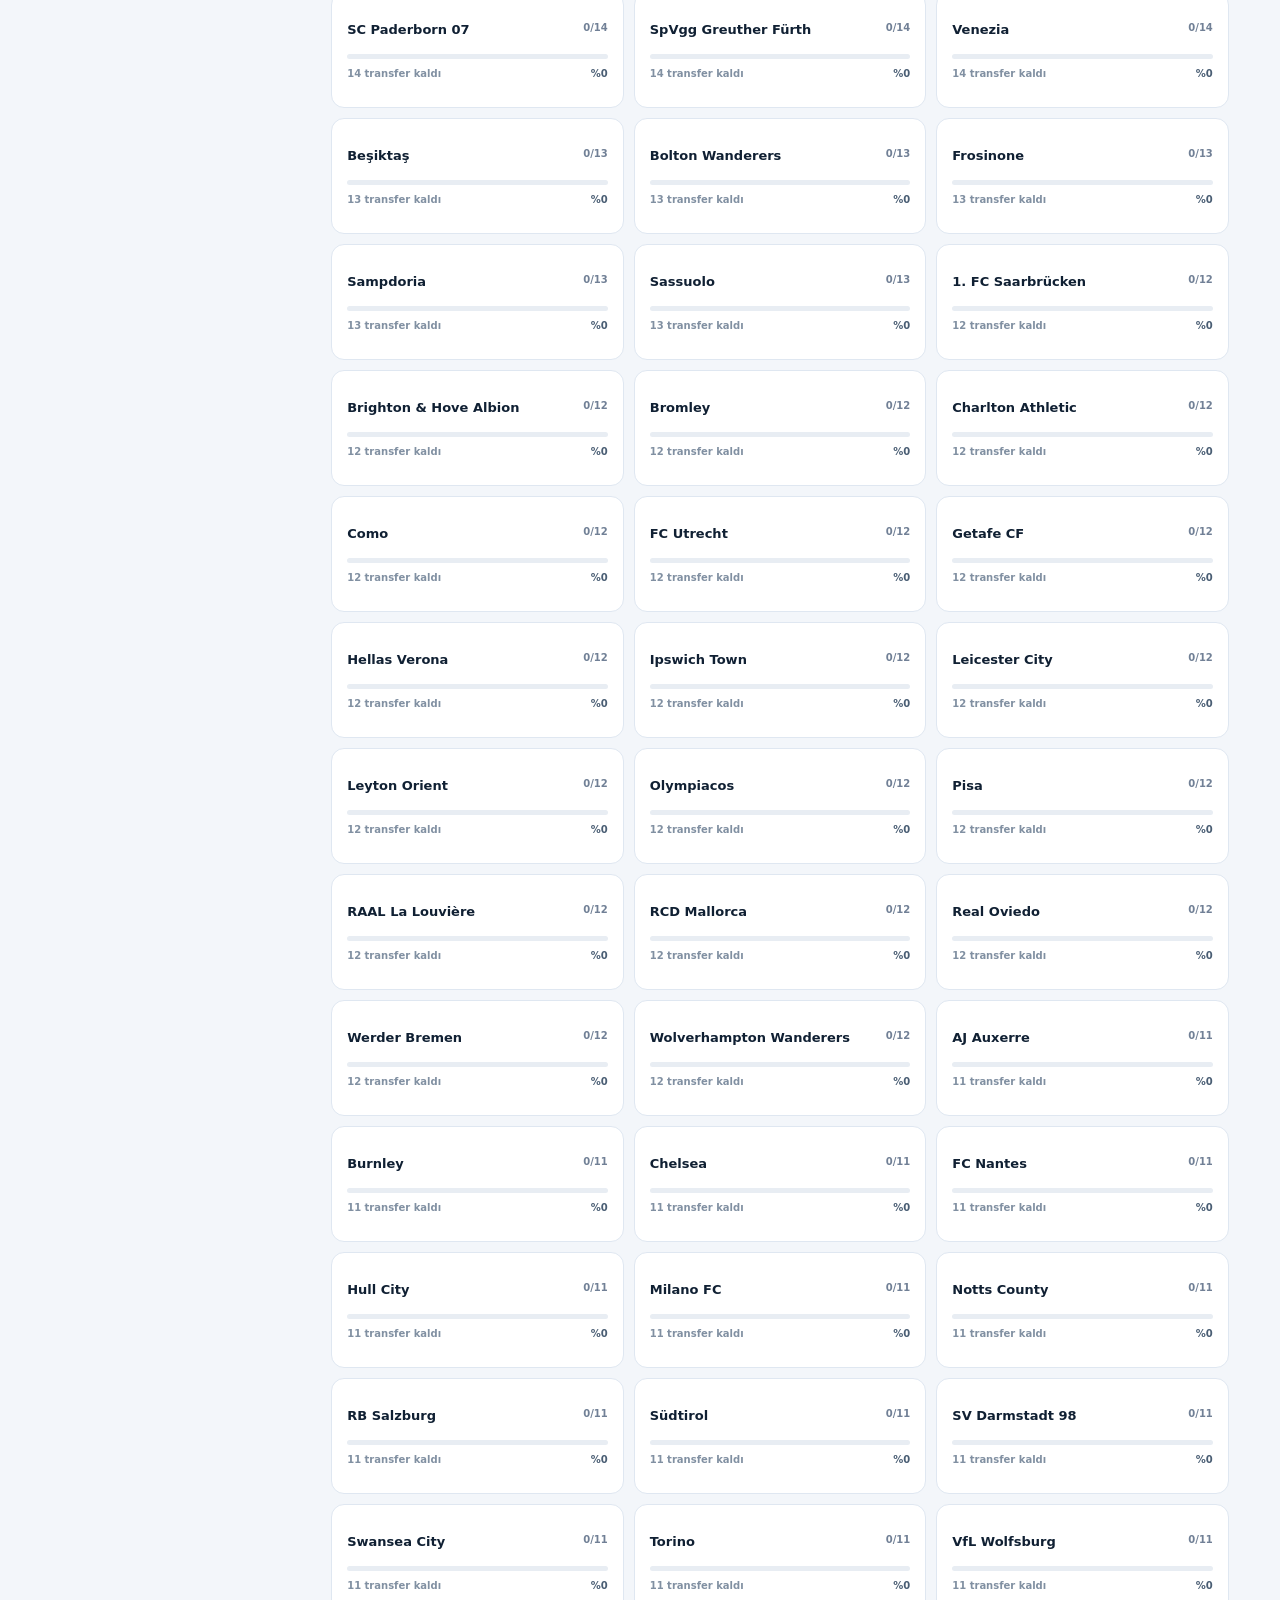
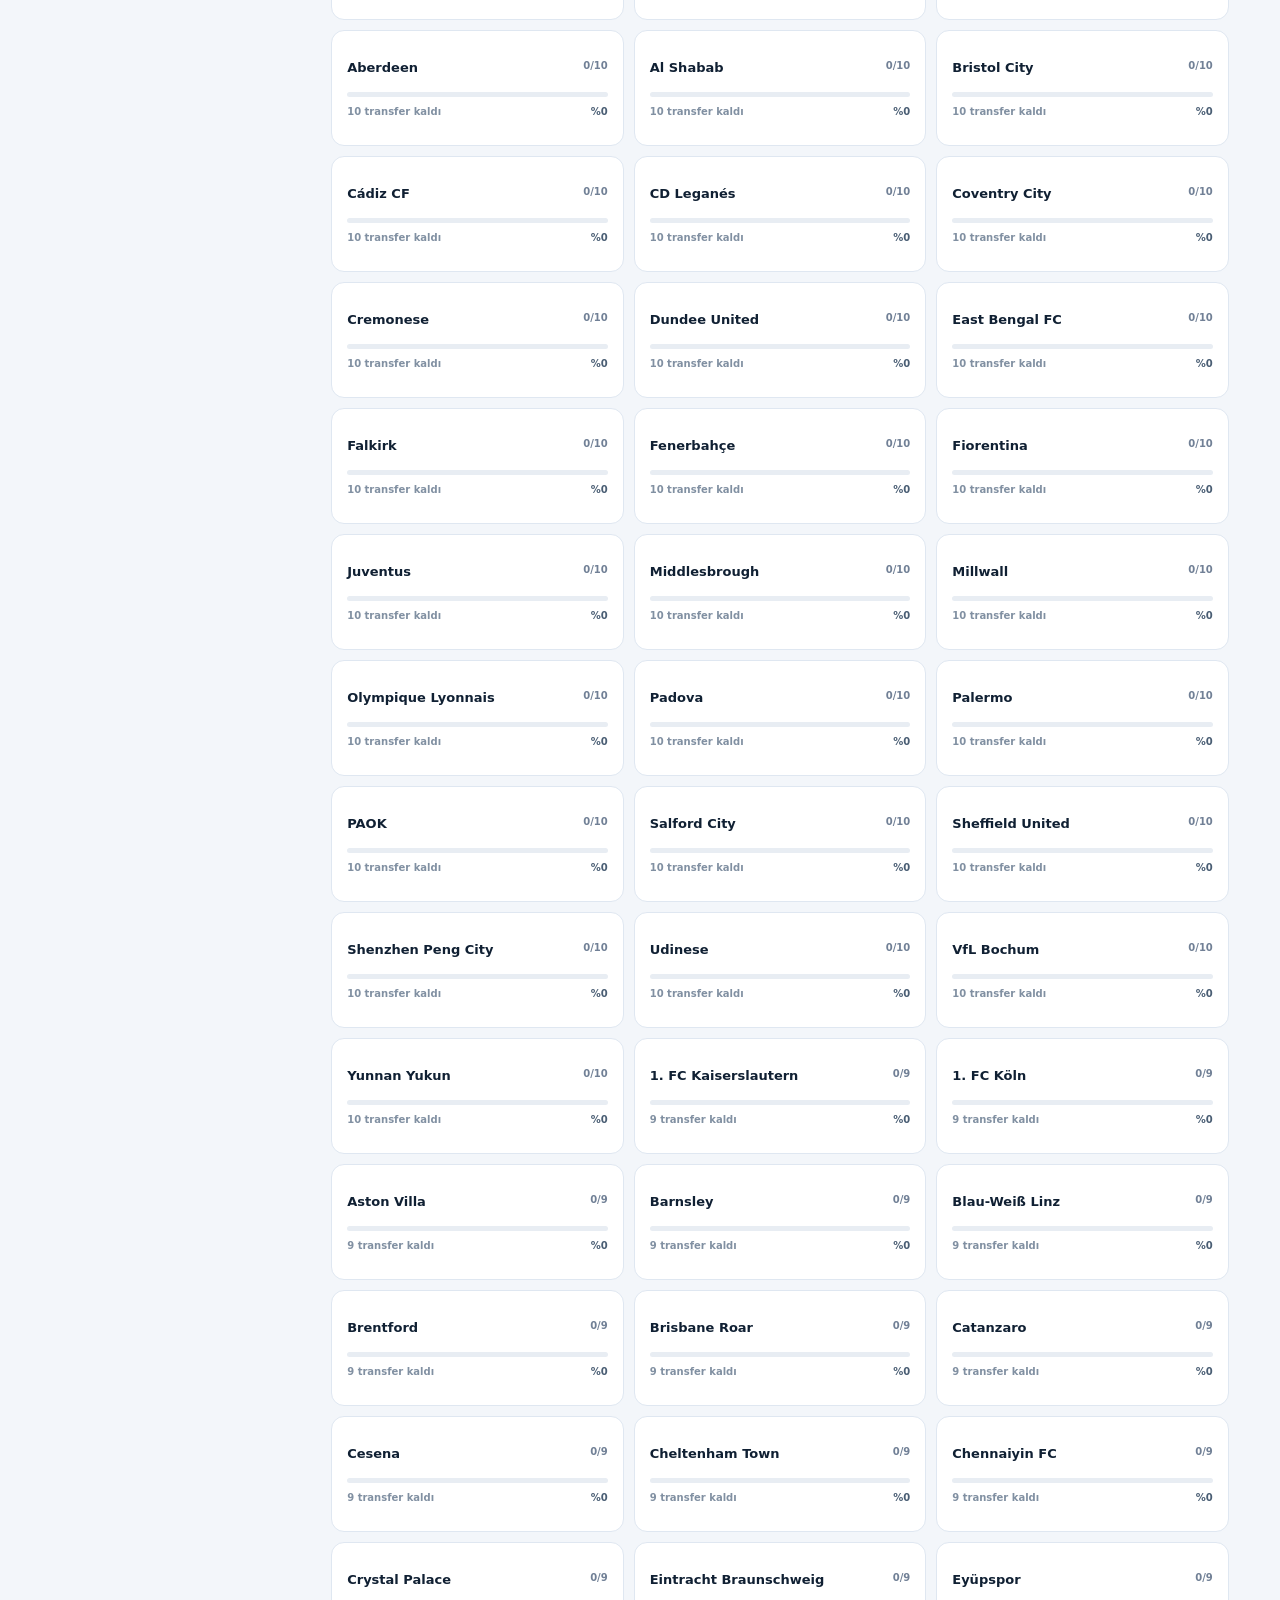
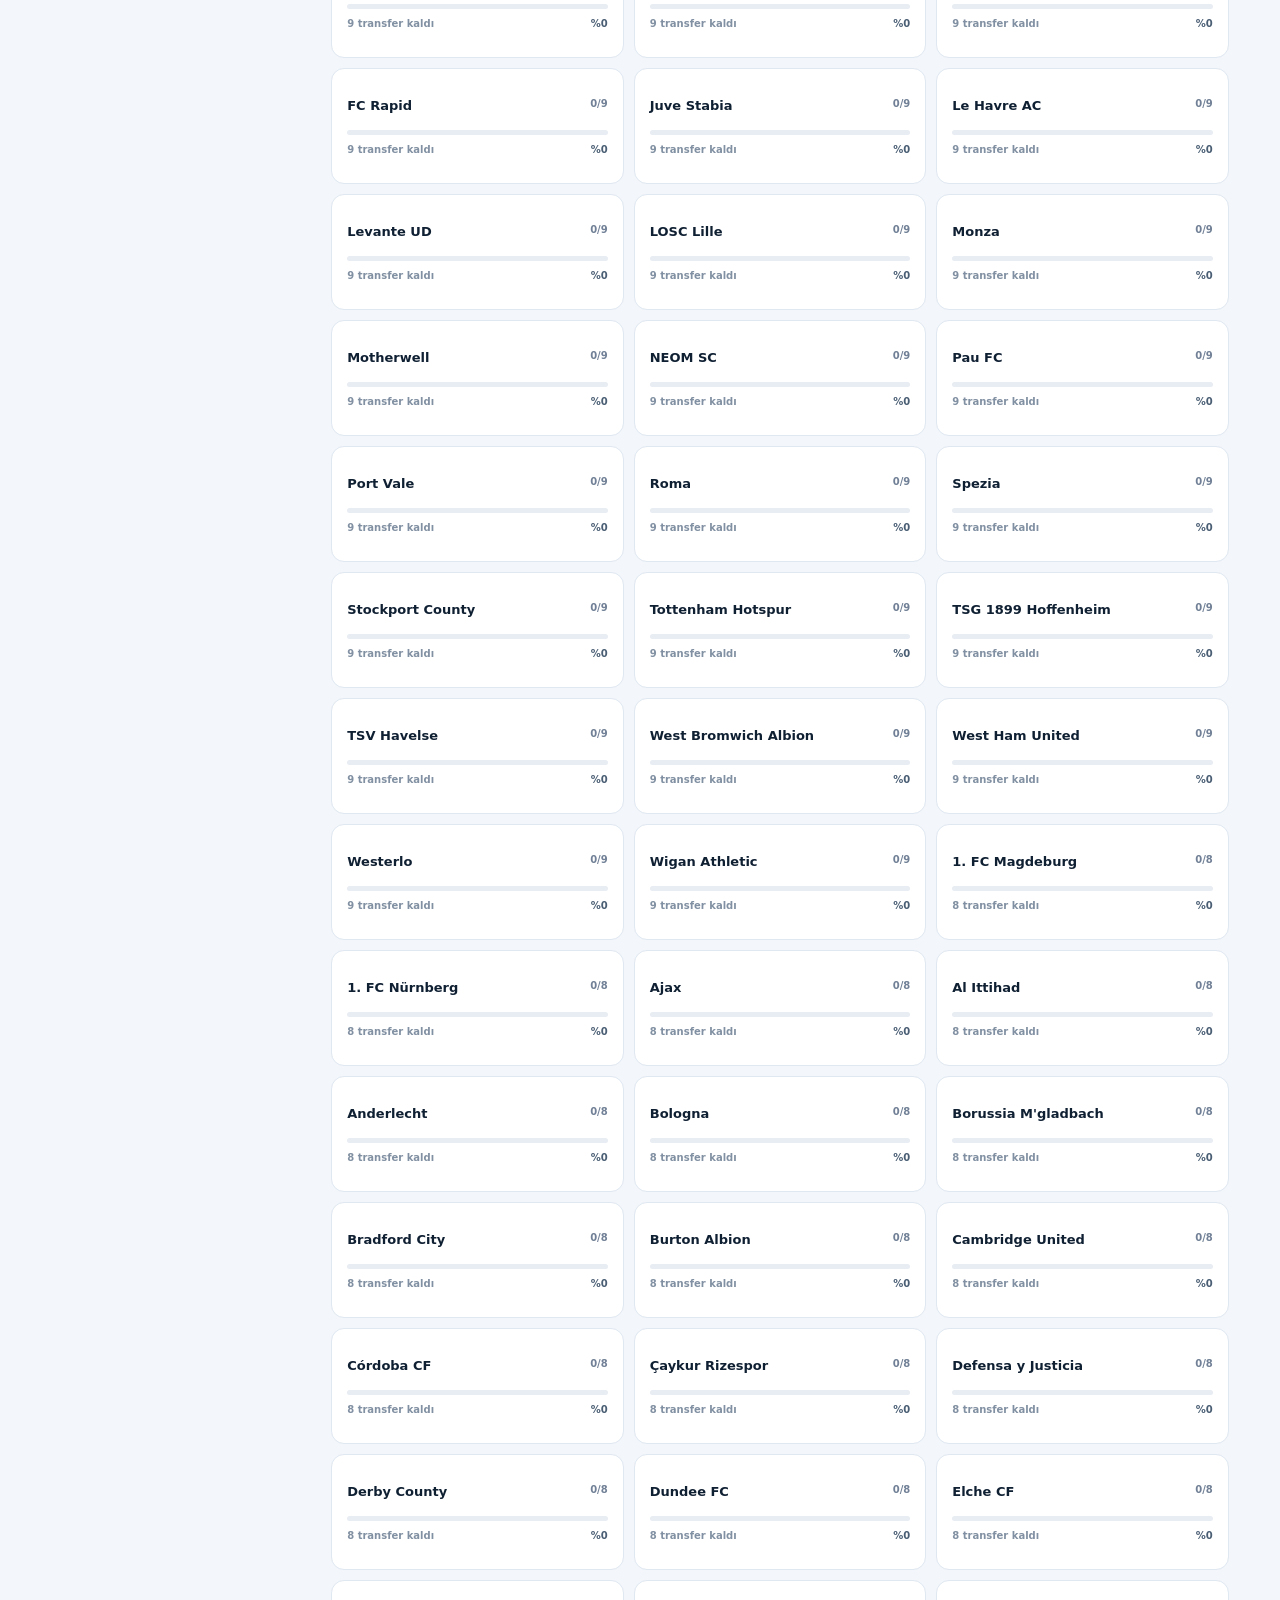
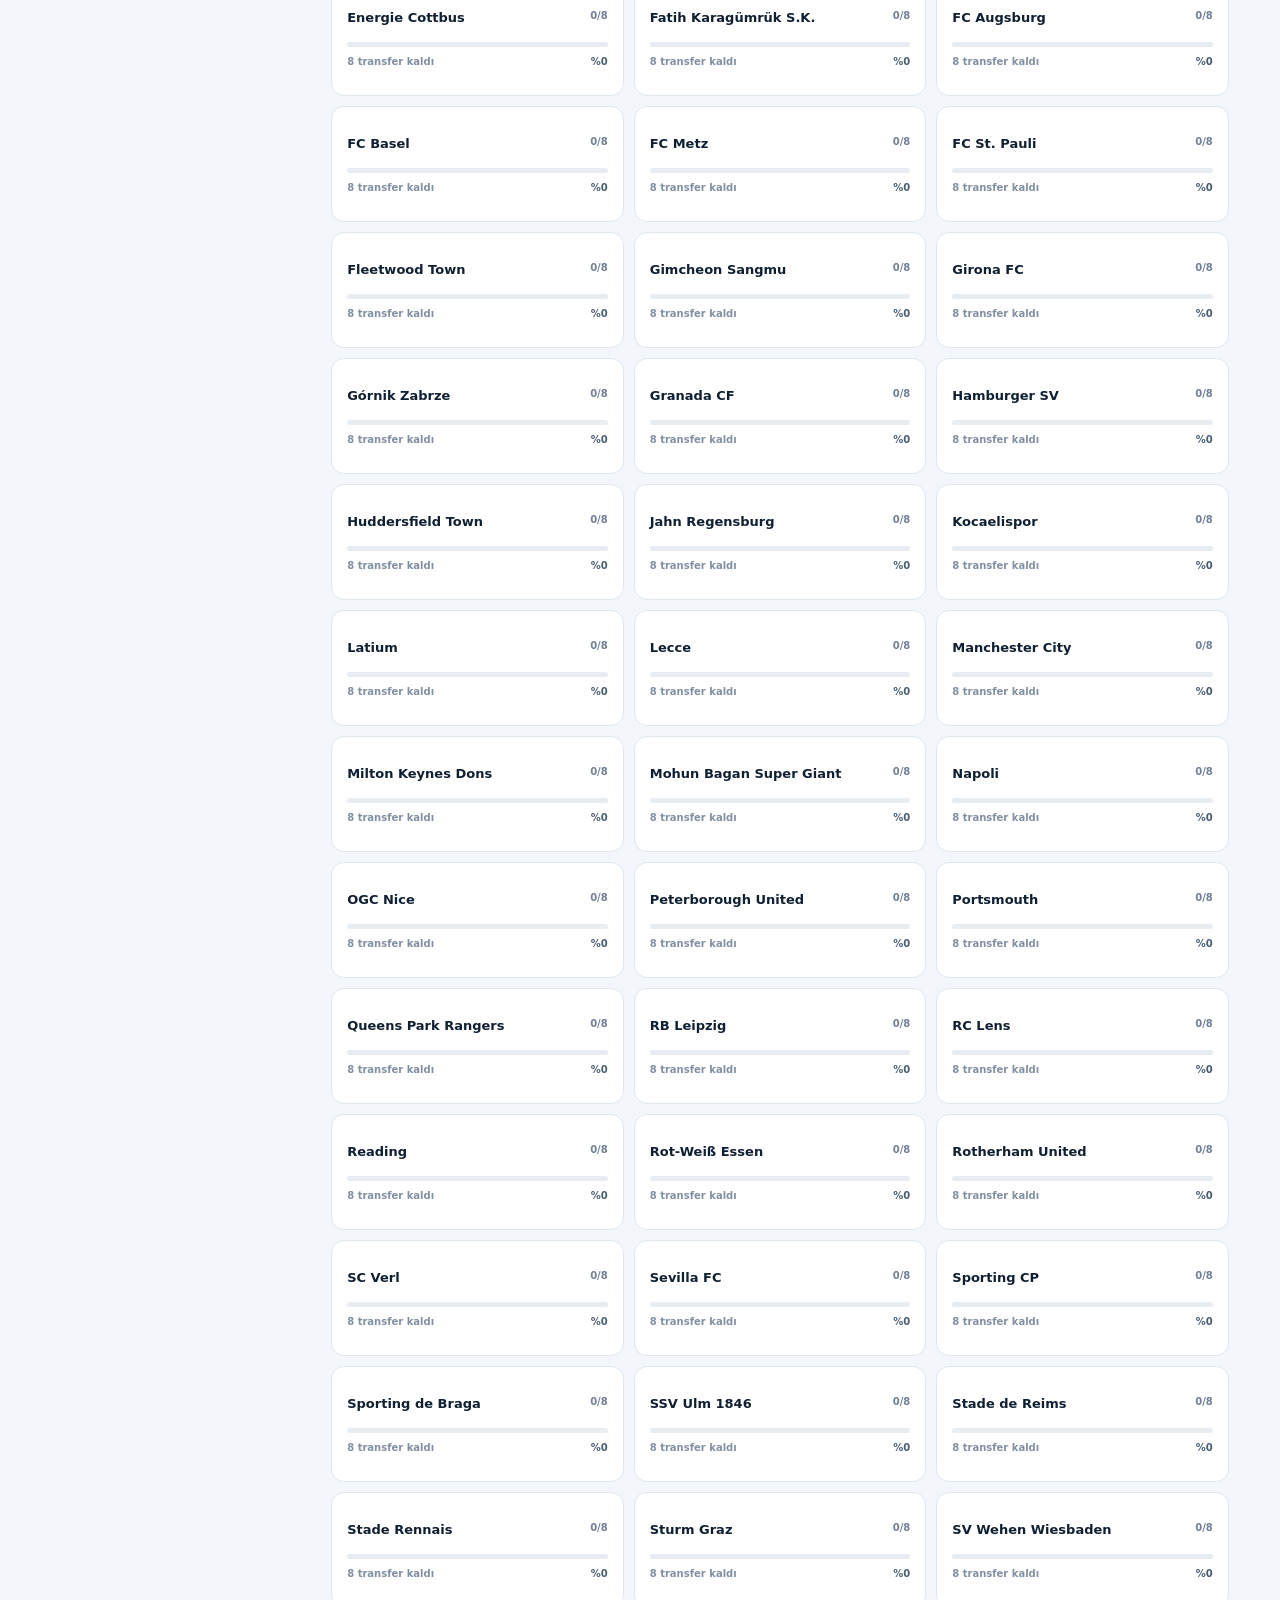
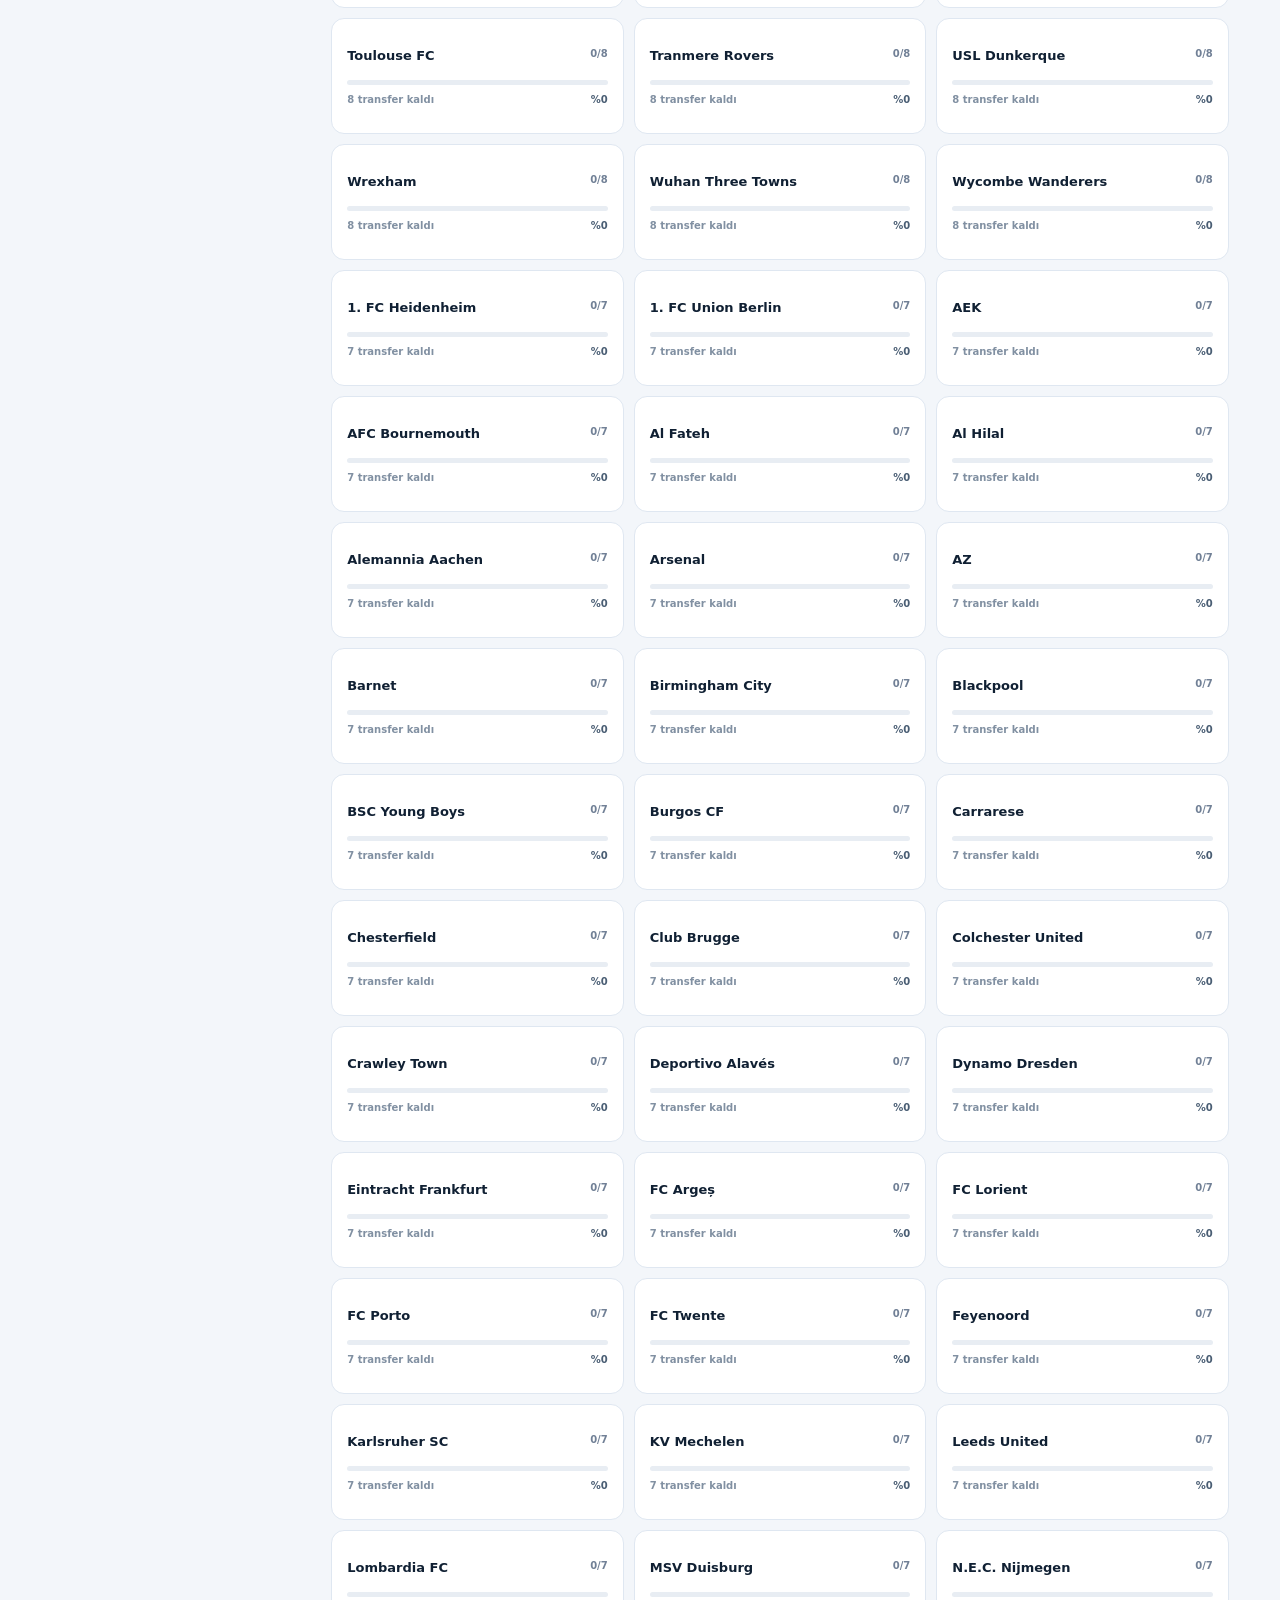
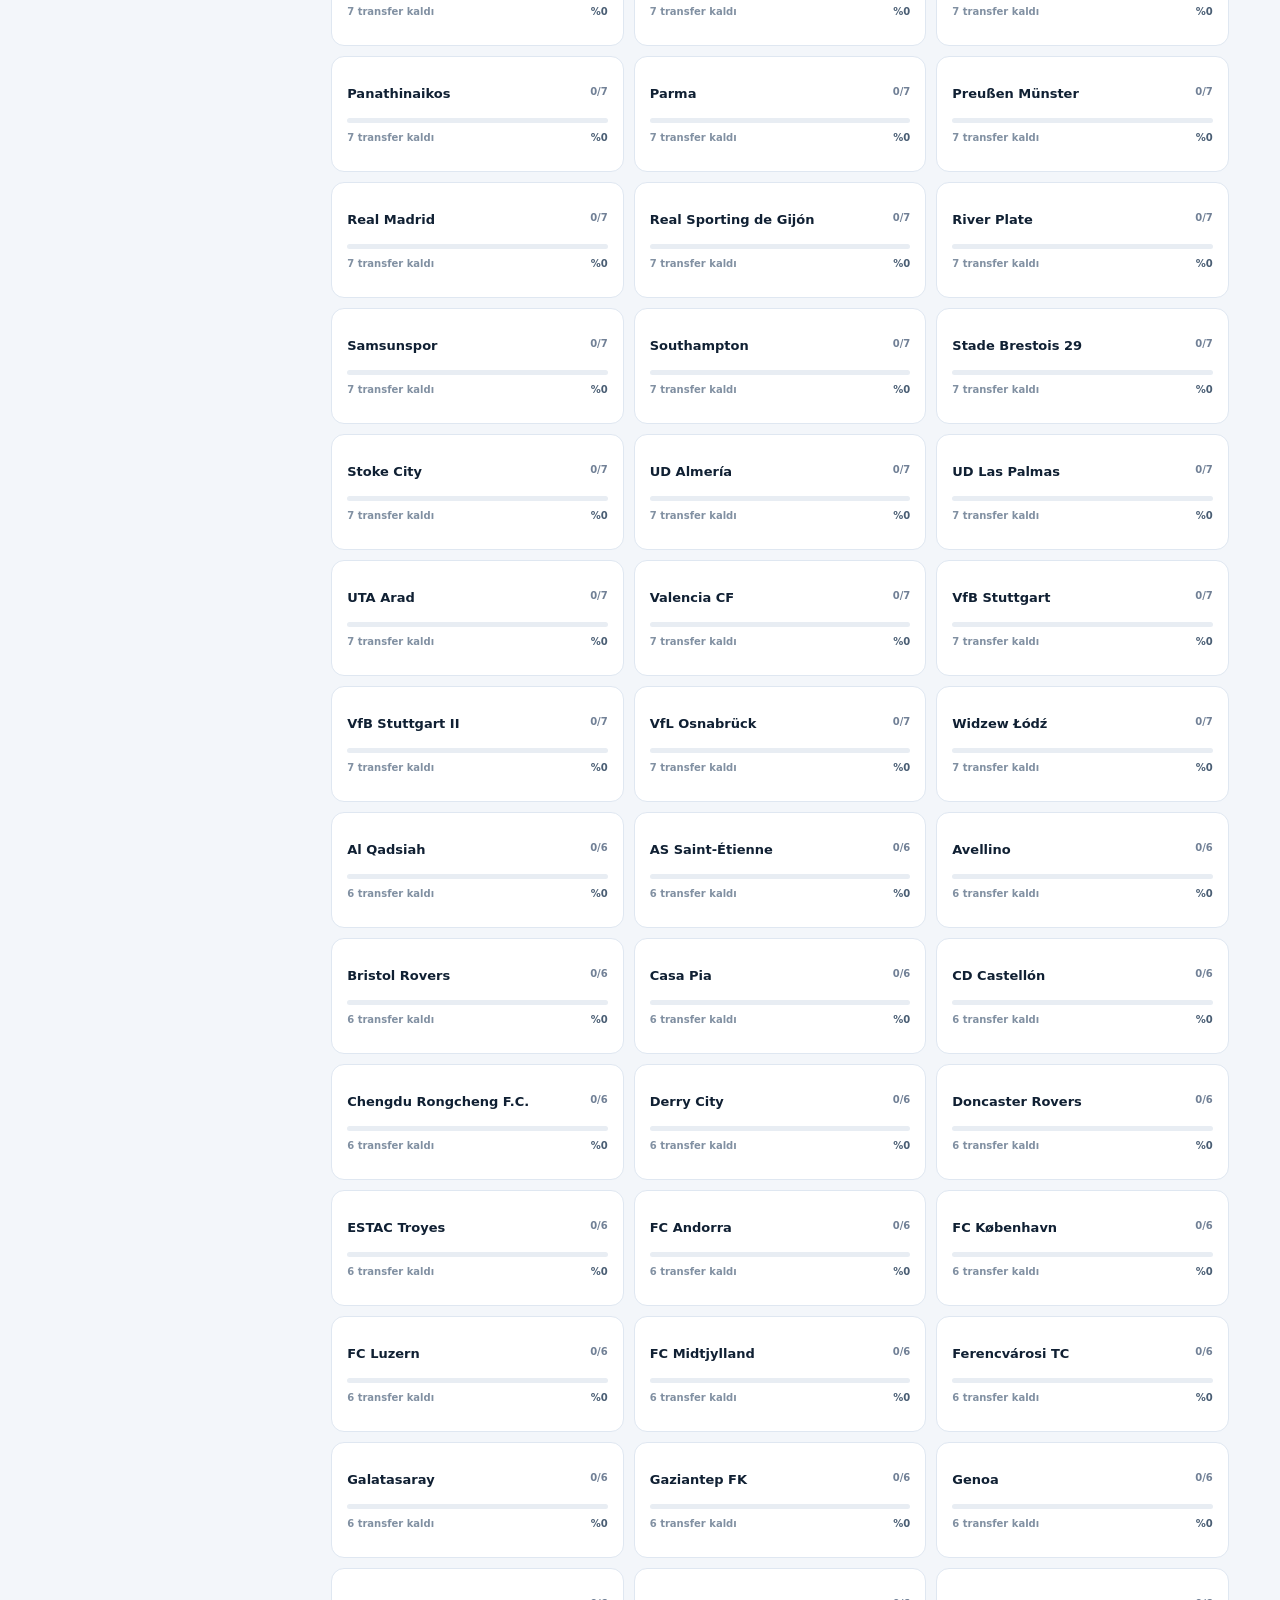
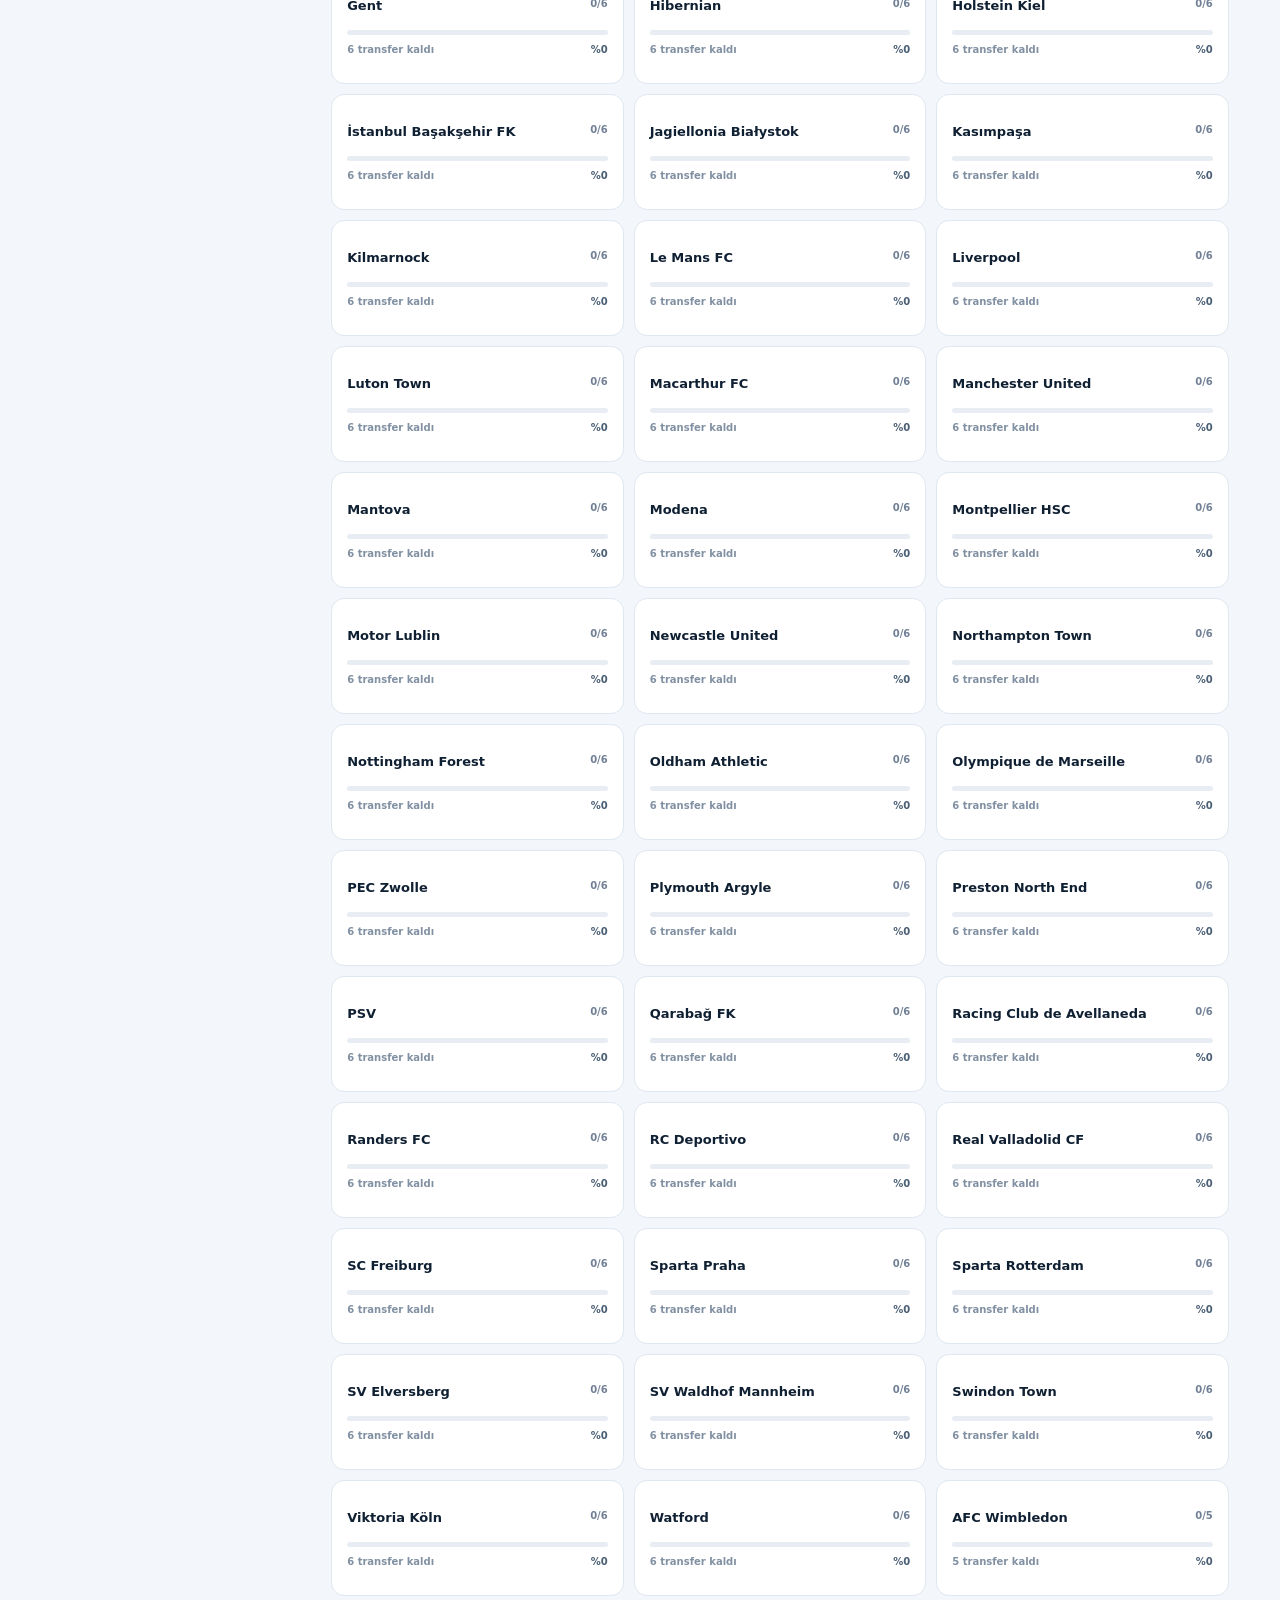
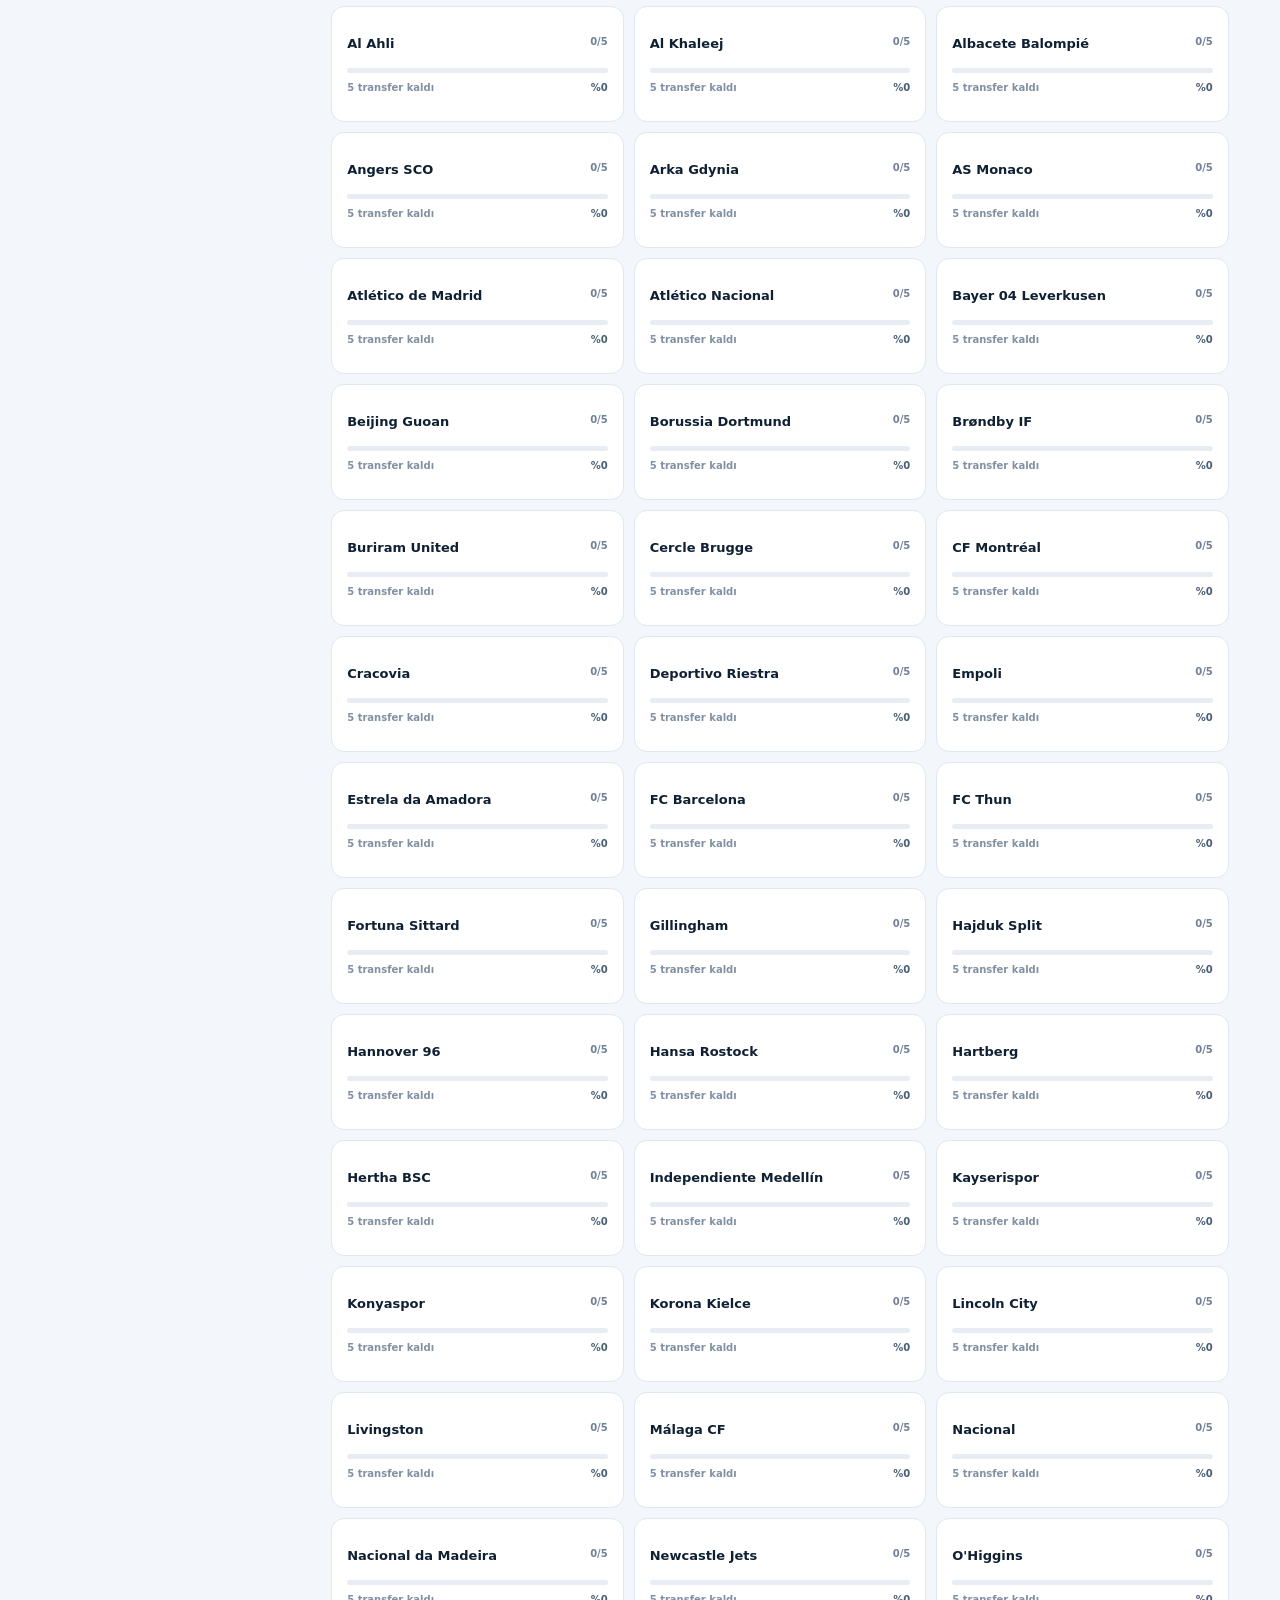
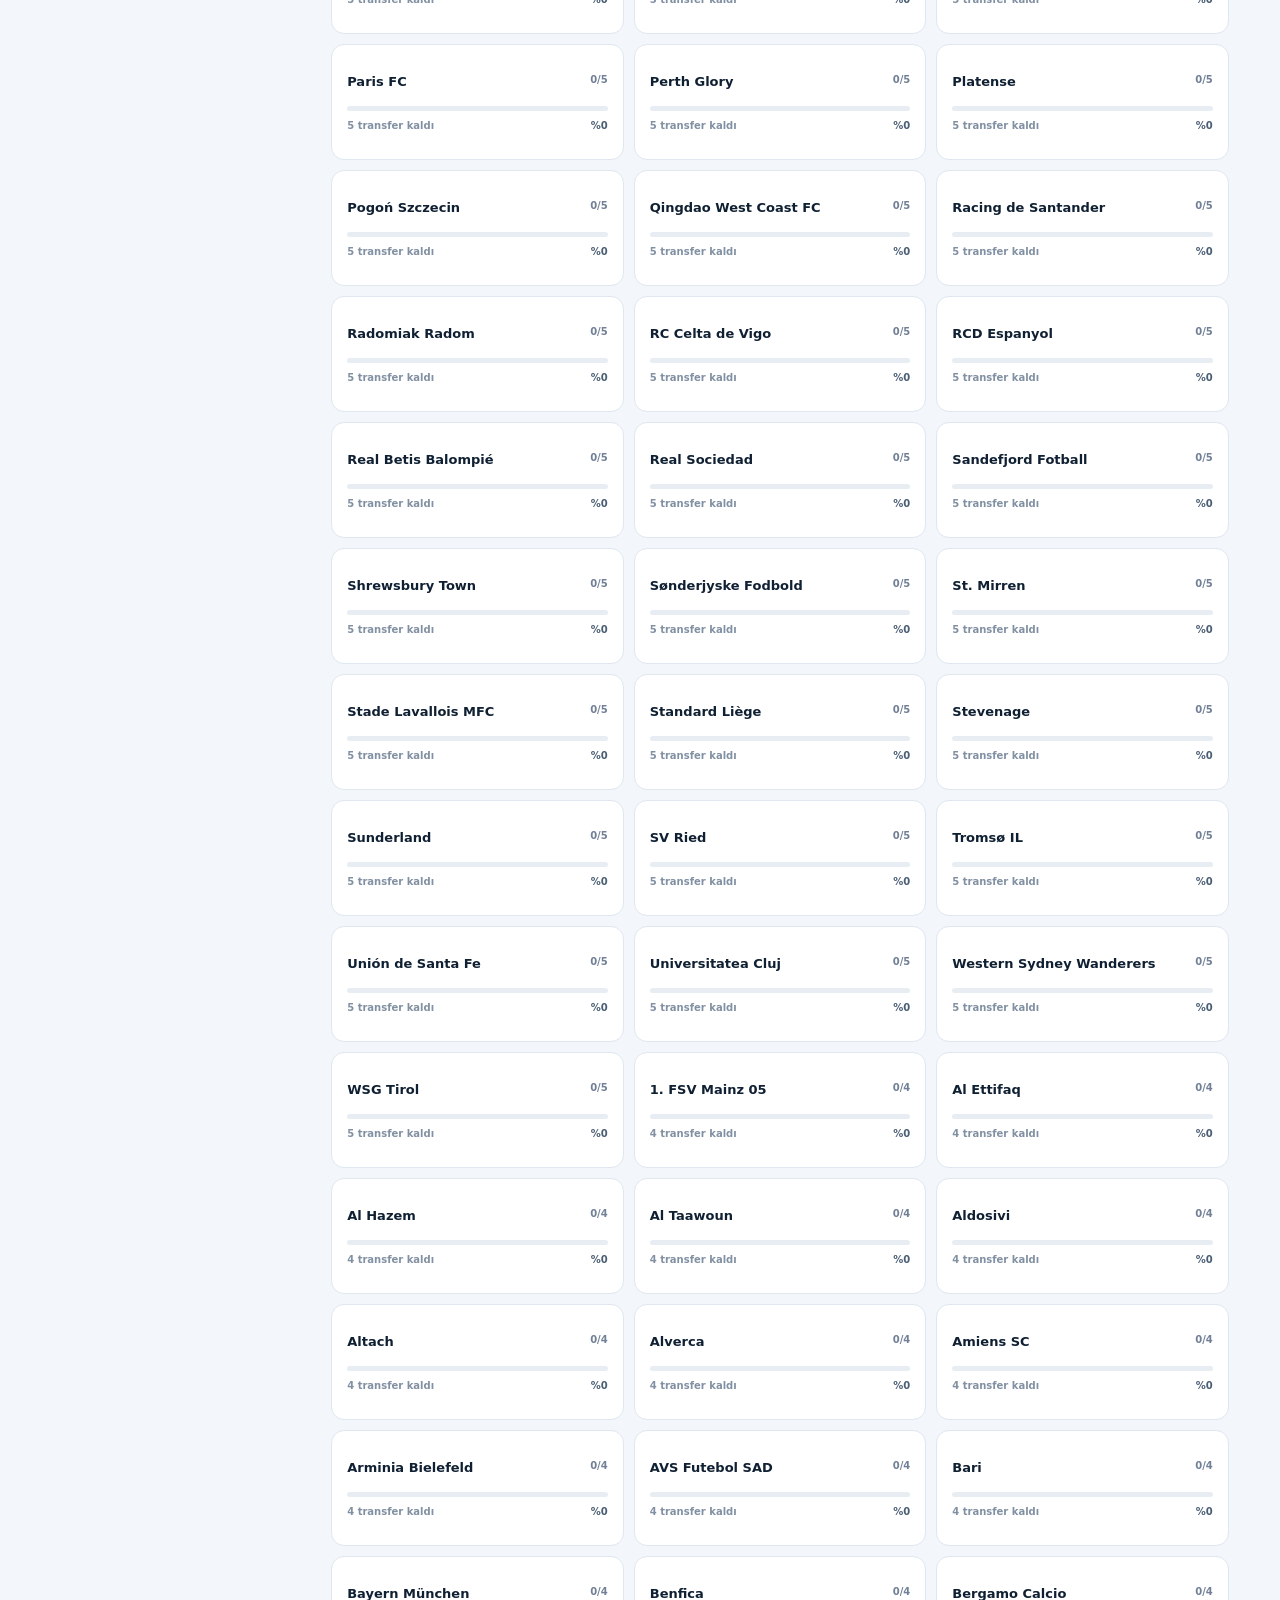
==== commit 0fac546f: "Adsense-Update" ====
--- a/docs/index.html
+++ b/docs/index.html
@@ -4,11 +4,12 @@
   <meta charset="utf-8">
   <meta name="viewport" content="width=device-width,initial-scale=1">
   <meta name="theme-color" content="#081a31">
-  <meta name="description" content="FC26 kadrolarını PS5'te adım adım veya PC'de otomatik güncellemek için ücretsiz transfer rehberi.">
+  <meta name="description" content="FC26 kadrolarını PS5 ve PC'de güncellemek için adım adım Türkçe rehberler, transfer kontrol aracı ve sorun giderme merkezi.">
   <meta name="google-adsense-account" content="ca-pub-9303540424921408">
-  <title>FC26 Squad Sync</title>
+  <title>FC26 Kadro Güncelleme Rehberi | FC26 Squad Sync</title>
   <link rel="icon" href="./favicon.svg" type="image/svg+xml">
-  <link rel="stylesheet" href="./styles.css?v=20260829">
+  <link rel="canonical" href="https://bunyaminbayraktar.github.io/">
+  <link rel="stylesheet" href="./styles.css?v=20260906">
   <script async src="https://pagead2.googlesyndication.com/pagead/js/adsbygoogle.js?client=ca-pub-9303540424921408" crossorigin="anonymous"></script>
 </head>
 <body>
@@ -28,6 +29,8 @@
       <button class="nav-btn" data-view="creates"><span class="nav-icon" aria-hidden="true">＋</span><span>Create Oyuncular</span></button>
       <button class="nav-btn" data-view="exists"><span class="nav-icon" aria-hidden="true">✓</span><span>Mevcut Oyuncular</span></button>
       <button class="nav-btn" data-view="unresolved"><span class="nav-icon" aria-hidden="true">?</span><span>İnceleme</span></button>
+      <a class="nav-btn nav-link" href="./rehberler.html"><span class="nav-icon" aria-hidden="true">▤</span><span>Rehberler</span></a>
+      <a class="nav-btn nav-link" href="./sss.html"><span class="nav-icon" aria-hidden="true">i</span><span>Sık Sorulanlar</span></a>
     </nav>
 
     <div class="sidebar-stats">
@@ -92,6 +95,19 @@
         </div>
         <div id="teamProgressGrid" class="team-grid"></div>
       </section>
+
+      <section class="home-guide" aria-labelledby="homeGuideTitle">
+        <div class="eyebrow">FC26 KADRO GÜNCELLEME MERKEZİ</div>
+        <h2 id="homeGuideTitle">Bu araç ne yapar?</h2>
+        <p>FC26 Squad Sync, çevrimdışı oyun modlarında kadroları güncel tutmak isteyen oyuncular için hazırlanmış bağımsız bir Türkçe rehber ve takip aracıdır. Transfer listesi kaynak ve hedef takımı birlikte gösterir; “Yapıldı”, “Atla” ve geri alma seçenekleriyle hangi işlemlerin tamamlandığını tarayıcınızda takip etmenizi sağlar.</p>
+        <p>PS5 sürümünde transferler oyun menülerinden kullanıcı tarafından uygulanır. PC bölümünde ise yalnızca yasal olarak sahip olduğunuz oyun kurulumuna ve kendi kadro dosyanıza yönelik yardımcı araçlar anlatılır. İşleme başlamadan önce orijinal dosyanızı yedeklemeniz ve çıktıyı önce yeni bir çevrimdışı kariyerde denemeniz önerilir.</p>
+        <div class="guide-links">
+          <a href="./ps5-kadro-guncelleme.html"><strong>PS5 kadro güncelleme rehberi</strong><span>Menü yolu, toplu çalışma düzeni ve kontrol listesi</span></a>
+          <a href="./pc-kadro-guncelleme.html"><strong>PC kadro güncelleme rehberi</strong><span>Yedekleme, dosya seçimi, doğrulama ve geri dönüş</span></a>
+          <a href="./sorun-giderme.html"><strong>Sorun giderme merkezi</strong><span>Eksik oyuncu, yanlış takım ve dosya sorunları</span></a>
+          <a href="./veri-metodolojisi.html"><strong>Veriler nasıl hazırlanıyor?</strong><span>Kaynak kontrolü, eşleştirme ve güvenlik kuralları</span></a>
+        </div>
+      </section>
     </section>
 
     <section id="pcView" class="view">
@@ -99,9 +115,9 @@
         <div>
           <div class="eyebrow">WINDOWS UYGULAMASI</div>
           <h1>PC Otomatik Mod</h1>
-          <p>Resmi PC kadrosunu indir, güncel transferleri tek işlemle uygula ve doğrulanmış Squads dosyanı oluştur.</p>
-        </div>
-        <span class="version-badge">v0.2.0</span>
+          <p>Kendi Squads dosyanı yedekle, güncel transferleri kontrollü biçimde uygula ve doğrulanmış bir çıktı oluştur.</p>
+        </div>
+        <span class="version-badge">v0.3.0</span>
       </header>
 
       <section class="pc-hero-card" aria-labelledby="pcDownloadTitle">
@@ -112,15 +128,15 @@
             <span>Kurulum gerektirmez</span>
           </div>
           <h2 id="pcDownloadTitle"><strong id="pcTransferCount">3.223</strong> transferi otomatik uygula</h2>
-          <p>FC26 satın almadan resmi PC kadro dosyasını EA sunucusundan indirebilir, sitedeki en güncel transfer listesini güvenle işleyebilirsin.</p>
+          <p>Yasal olarak sahip olduğun FC26 PC kurulumundaki kendi Squads dosyanı yedekleyebilir ve sitedeki güncel transfer listesini çevrimdışı kullanım için işleyebilirsin.</p>
           <div class="pc-cta-row">
-            <a class="download-button" href="./downloads/fc26-squad-sync-pc-updater.zip?v=0.2.0" download="fc26-squad-sync-pc-updater-v0.2.0.zip">
+            <a class="download-button" href="./downloads/fc26-squad-sync-pc-updater.zip?v=0.3.0" download="fc26-squad-sync-pc-updater-v0.3.0.zip">
               <span aria-hidden="true">↓</span>
               Windows uygulamasını indir
             </a>
             <a class="pc-text-link" href="#pcSteps">Nasıl çalışır?</a>
           </div>
-          <small class="download-meta">ZIP · 466 KB · Python 3.10+ · Son güncelleme: 29 Ağustos 2026</small>
+          <small class="download-meta">ZIP · 491 KB · Python 3.10+ · Son güncelleme: 6 Eylül 2026</small>
         </div>
 
         <div class="pc-result-panel" aria-label="Son doğrulama sonucu">
@@ -136,14 +152,14 @@
 
       <section class="feed-note" aria-label="Otomatik veri güncellemesi">
         <span class="feed-live"><i></i> CANLI VERİ</span>
-        <div><strong>Yeni sürüm indirmeden güncel kalır</strong><p>Program her çalışmada bu sitenin transfer listesini kontrol eder. İnternet yoksa son sağlam listeyle devam eder.</p></div>
+        <div><strong>Her gün kadro kontrolü</strong><p>Site, herkese açık futbol kadro kaynaklarındaki değişiklikleri düzenli olarak kontrol eder. Program her açılışta bu sitenin son doğrulanmış listesini alır. <span id="pcDataStatus">İlk otomatik kontrol bekleniyor.</span></p></div>
       </section>
 
       <section id="pcSteps" class="pc-section">
         <div class="section-heading"><div><span class="section-kicker">3 ADIMDA HAZIR</span><h2>Nasıl kullanılır?</h2></div></div>
         <div class="pc-steps">
           <article><span>01</span><h3>İndir ve çıkar</h3><p>ZIP dosyasını indir, tamamen yeni bir klasöre çıkar ve <strong>BASLAT.bat</strong> dosyasını aç.</p></article>
-          <article><span>02</span><h3>Resmi kadroyu al</h3><p><strong>Resmi PC Kadrosunu İndir</strong> düğmesiyle en güncel başlangıç dosyasını hazırla.</p></article>
+          <article><span>02</span><h3>Kendi dosyanı seç</h3><p>Yasal oyun kurulumundan aldığın mevcut <strong>Squads</strong> dosyasını seç ve işleme başlamadan önce yedeğini koru.</p></article>
           <article><span>03</span><h3>Tek tıkla güncelle</h3><p><strong>Güncellemeyi Oluştur</strong> düğmesine bas. Hazır Squads dosyası output klasörüne gelir.</p></article>
         </div>
       </section>
@@ -182,11 +198,18 @@
 
     <footer class="site-footer">
       <span>© 2026 FC26 Squad Sync</span>
-      <a href="./privacy.html">Gizlilik ve Çerez Politikası</a>
+      <nav aria-label="Alt menü">
+        <a href="./rehberler.html">Rehberler</a>
+        <a href="./sss.html">SSS</a>
+        <a href="./hakkimizda.html">Hakkımızda</a>
+        <a href="./iletisim.html">İletişim</a>
+        <a href="./kullanim-kosullari.html">Kullanım Koşulları</a>
+        <a href="./privacy.html">Gizlilik</a>
+      </nav>
     </footer>
   </main>
 
   <div id="toast" class="toast" role="status" aria-live="polite"></div>
-  <script src="./app.js?v=20260829"></script>
+  <script src="./app.js?v=20260829-2"></script>
 </body>
 </html>
--- a/docs/styles.css
+++ b/docs/styles.css
@@ -77,6 +77,7 @@
   font-weight:720;
   transition:background .18s ease,color .18s ease,border-color .18s ease;
 }
+.nav-link{text-decoration:none}
 .nav-btn:hover{background:rgba(255,255,255,.06);color:#fff}
 .nav-btn.active{background:#173e68;border-color:#2b5786;color:#fff;box-shadow:inset 3px 0 #38bdf8}
 .nav-icon{display:grid;place-items:center;width:22px;color:#79b8ff;font-size:15px}
@@ -288,6 +289,16 @@
 }
 .site-footer a{color:#5d7188;text-decoration:none;font-weight:750}
 .site-footer a:hover{text-decoration:underline}
+.site-footer nav{display:flex;flex-wrap:wrap;justify-content:flex-end;gap:8px 16px}
+
+.home-guide{margin-top:36px;padding:clamp(22px,4vw,38px);background:#fff;border:1px solid var(--line);border-radius:20px;box-shadow:0 5px 16px rgba(25,49,78,.035)}
+.home-guide h2{margin:8px 0 12px;font-size:26px;letter-spacing:-.03em}
+.home-guide>p{max-width:900px;color:#526479;font-size:14px;line-height:1.75}
+.guide-links{display:grid;grid-template-columns:repeat(2,minmax(0,1fr));gap:11px;margin-top:22px}
+.guide-links a{display:block;padding:17px;border:1px solid #dbe5ef;border-radius:13px;background:#f9fbfd;text-decoration:none;transition:border-color .18s ease,transform .18s ease}
+.guide-links a:hover{border-color:#8db5e5;transform:translateY(-1px)}
+.guide-links strong{display:block;color:var(--text);font-size:14px}
+.guide-links span{display:block;margin-top:6px;color:var(--muted);font-size:12px;line-height:1.5}
 
 .legal-page{max-width:900px;margin:0 auto;padding:50px 24px 80px}
 .legal-header{display:flex;align-items:center;gap:14px;margin-bottom:34px}
@@ -328,7 +339,7 @@
   .team-tools,.filters{grid-template-columns:1fr}
   .team-grid{grid-template-columns:1fr}
   .team-heading{display:block}.team-summary{margin-top:7px}
-  .site-footer{display:grid;text-align:center;justify-content:center}
+  .site-footer{display:grid;text-align:center;justify-content:center}.site-footer nav{justify-content:center}.guide-links{grid-template-columns:1fr}
   .toast{left:16px;right:16px;bottom:16px;max-width:none;text-align:center}
   .pc-page-header{display:flex}.pc-hero-card{padding:24px 19px;border-radius:19px}.pc-hero-card h2{font-size:32px}.pc-hero-copy>p{font-size:13px}.pc-cta-row{display:grid}.download-button{width:100%}.pc-text-link{text-align:center}.result-stats{grid-template-columns:1fr 1fr}.result-stats div:last-child{grid-column:1/-1}.feed-note{align-items:flex-start;flex-direction:column}.pc-warning{padding:17px}
 }
